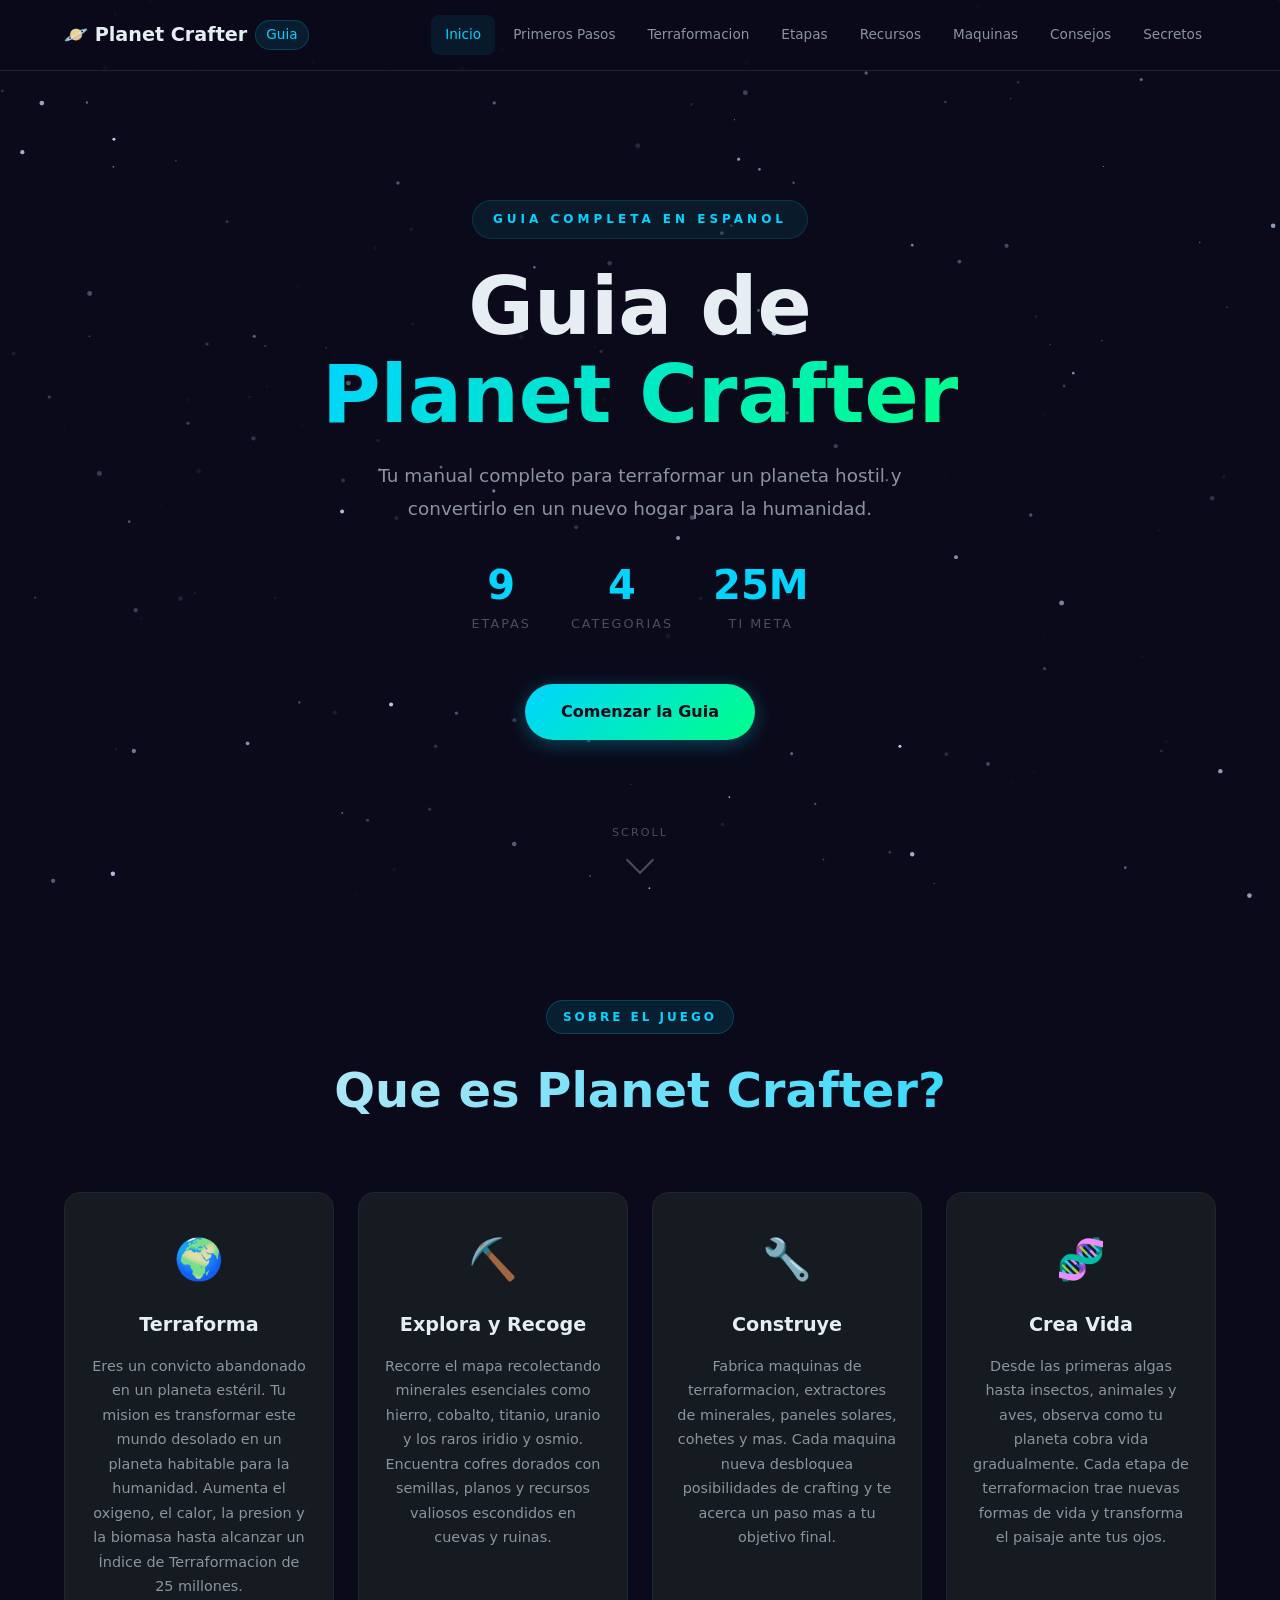
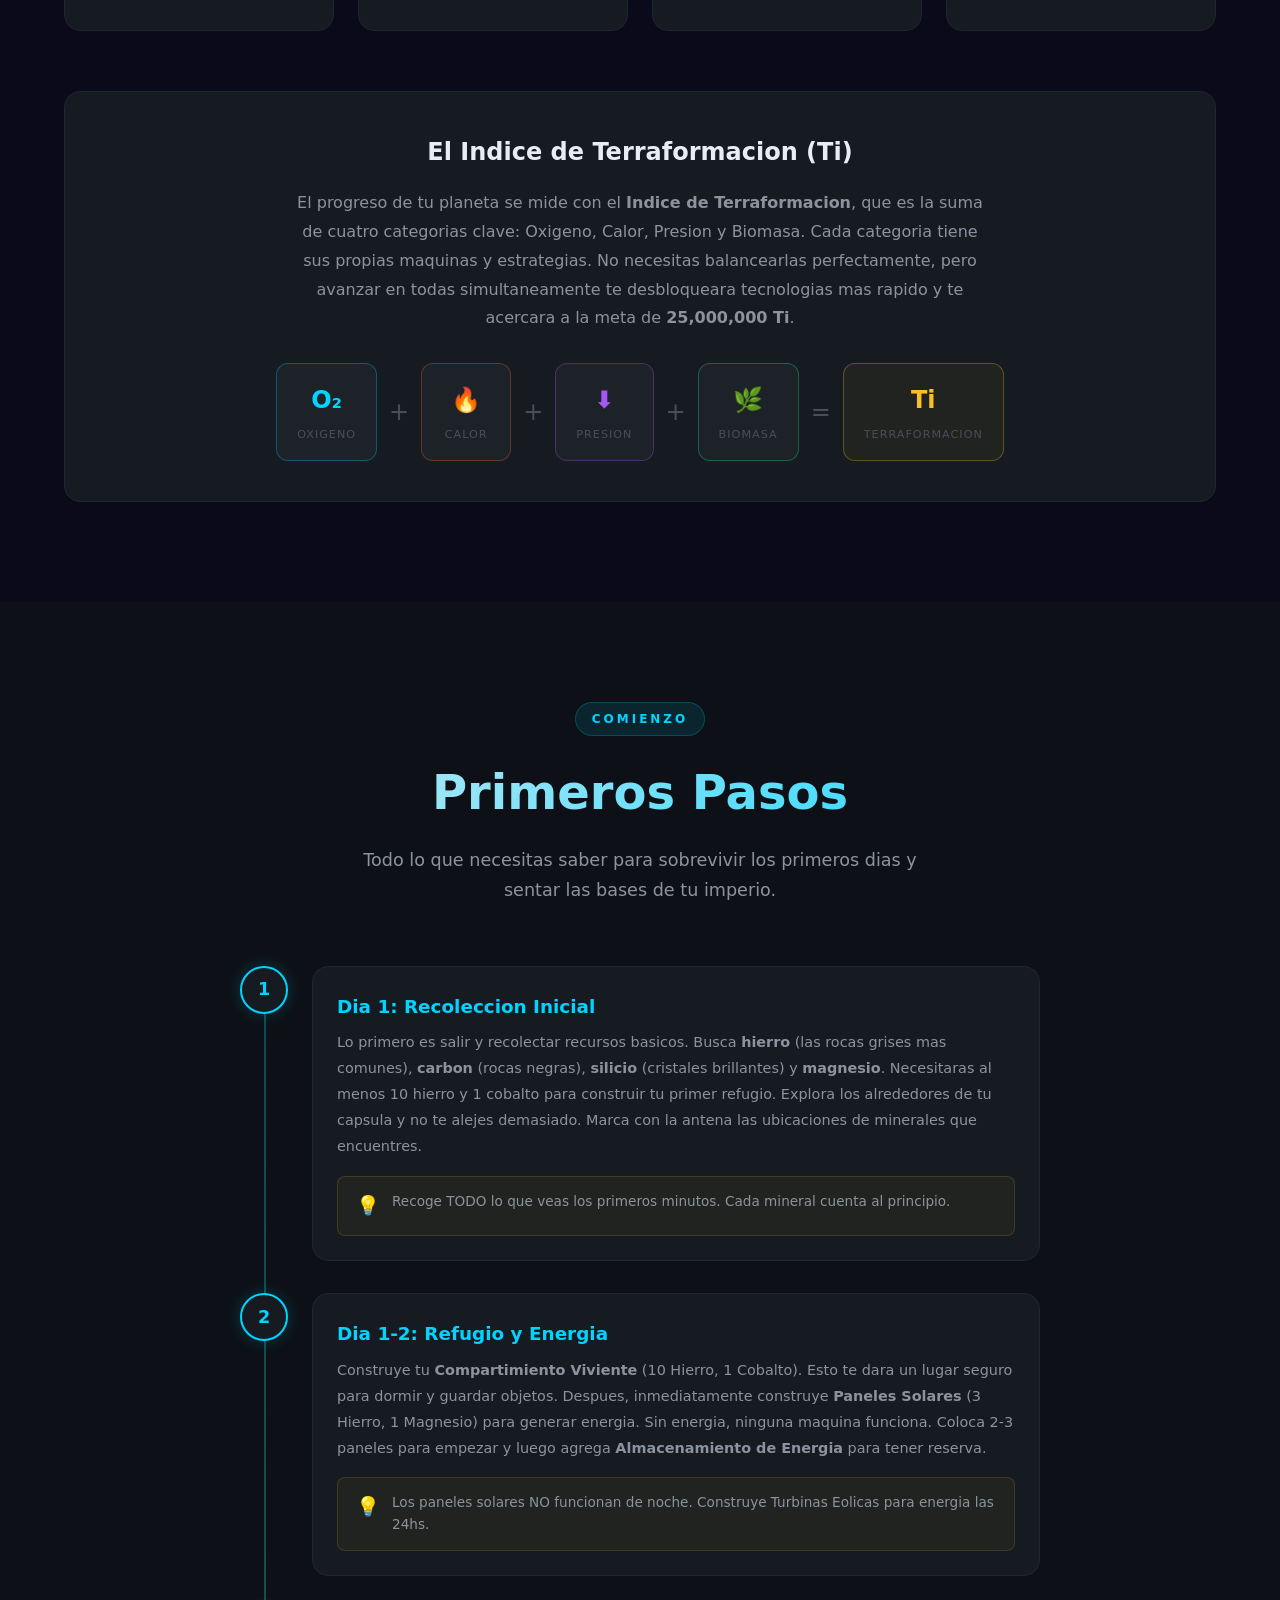
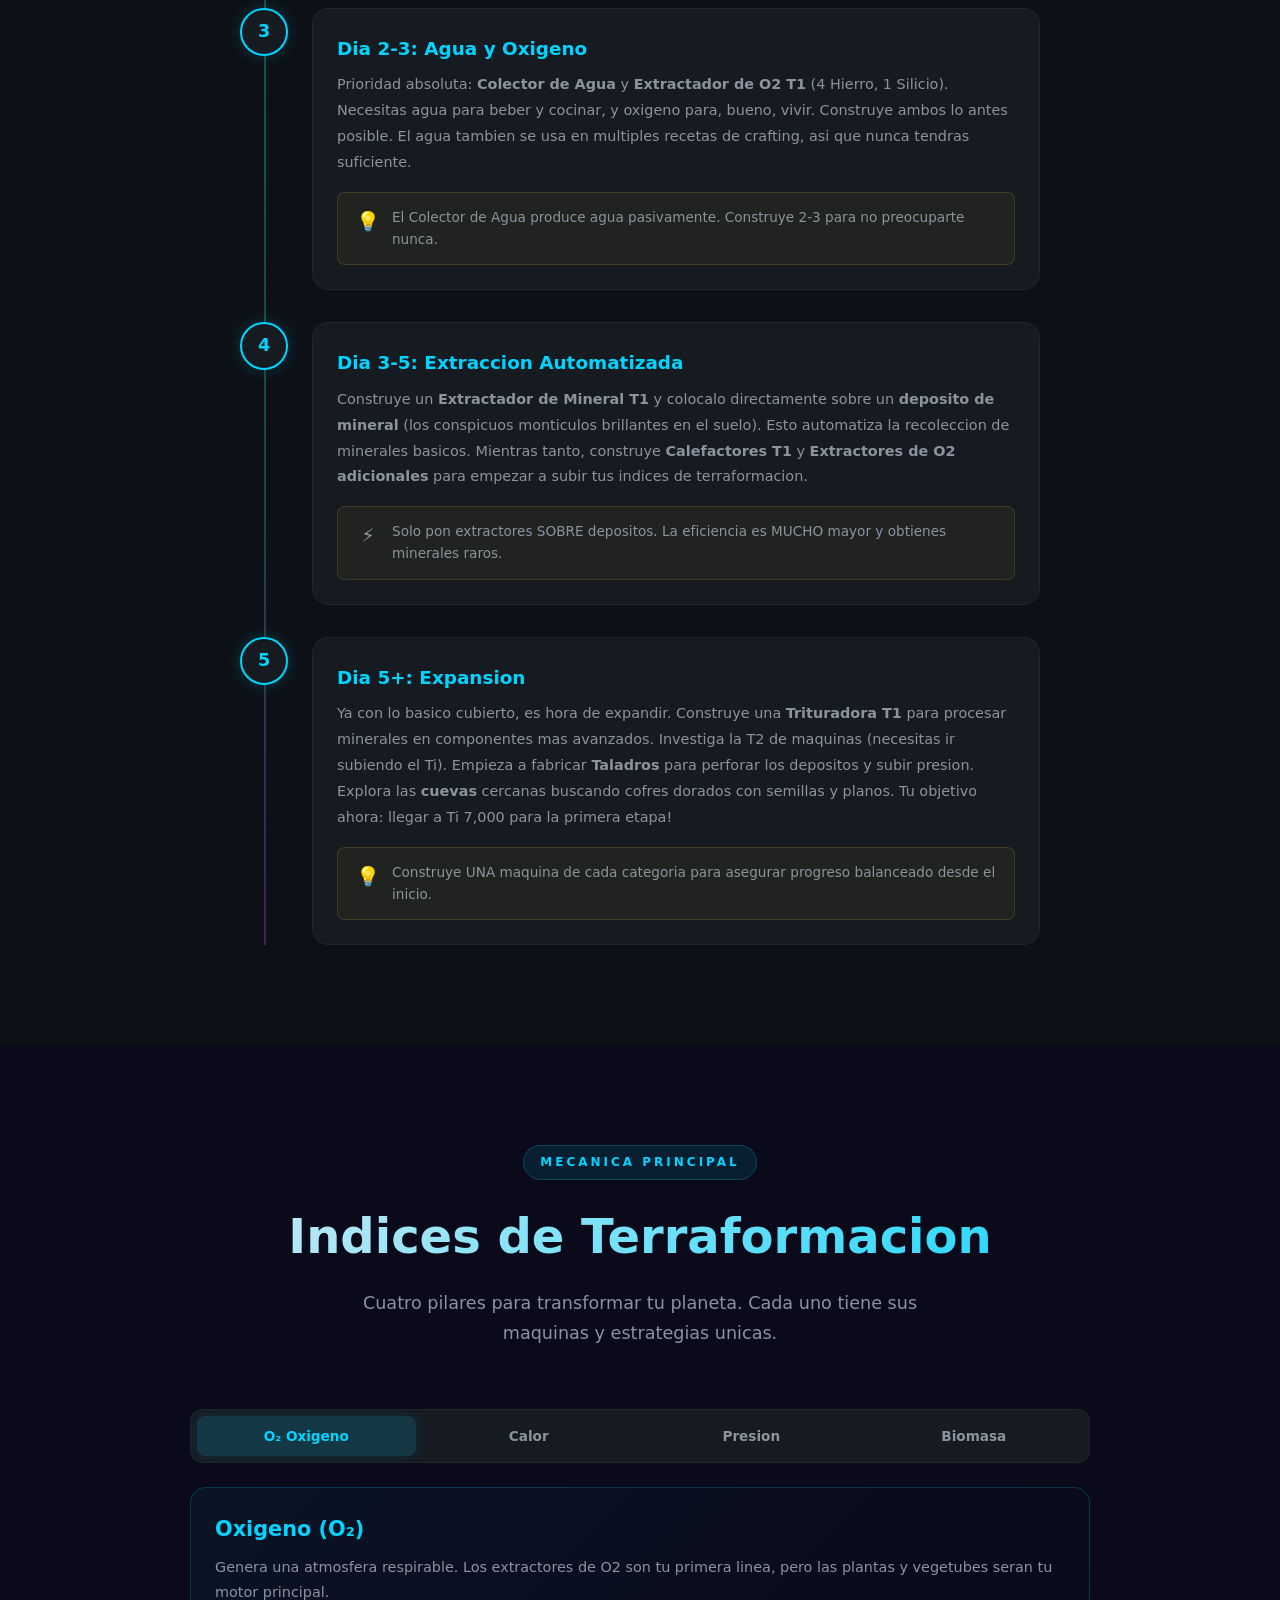
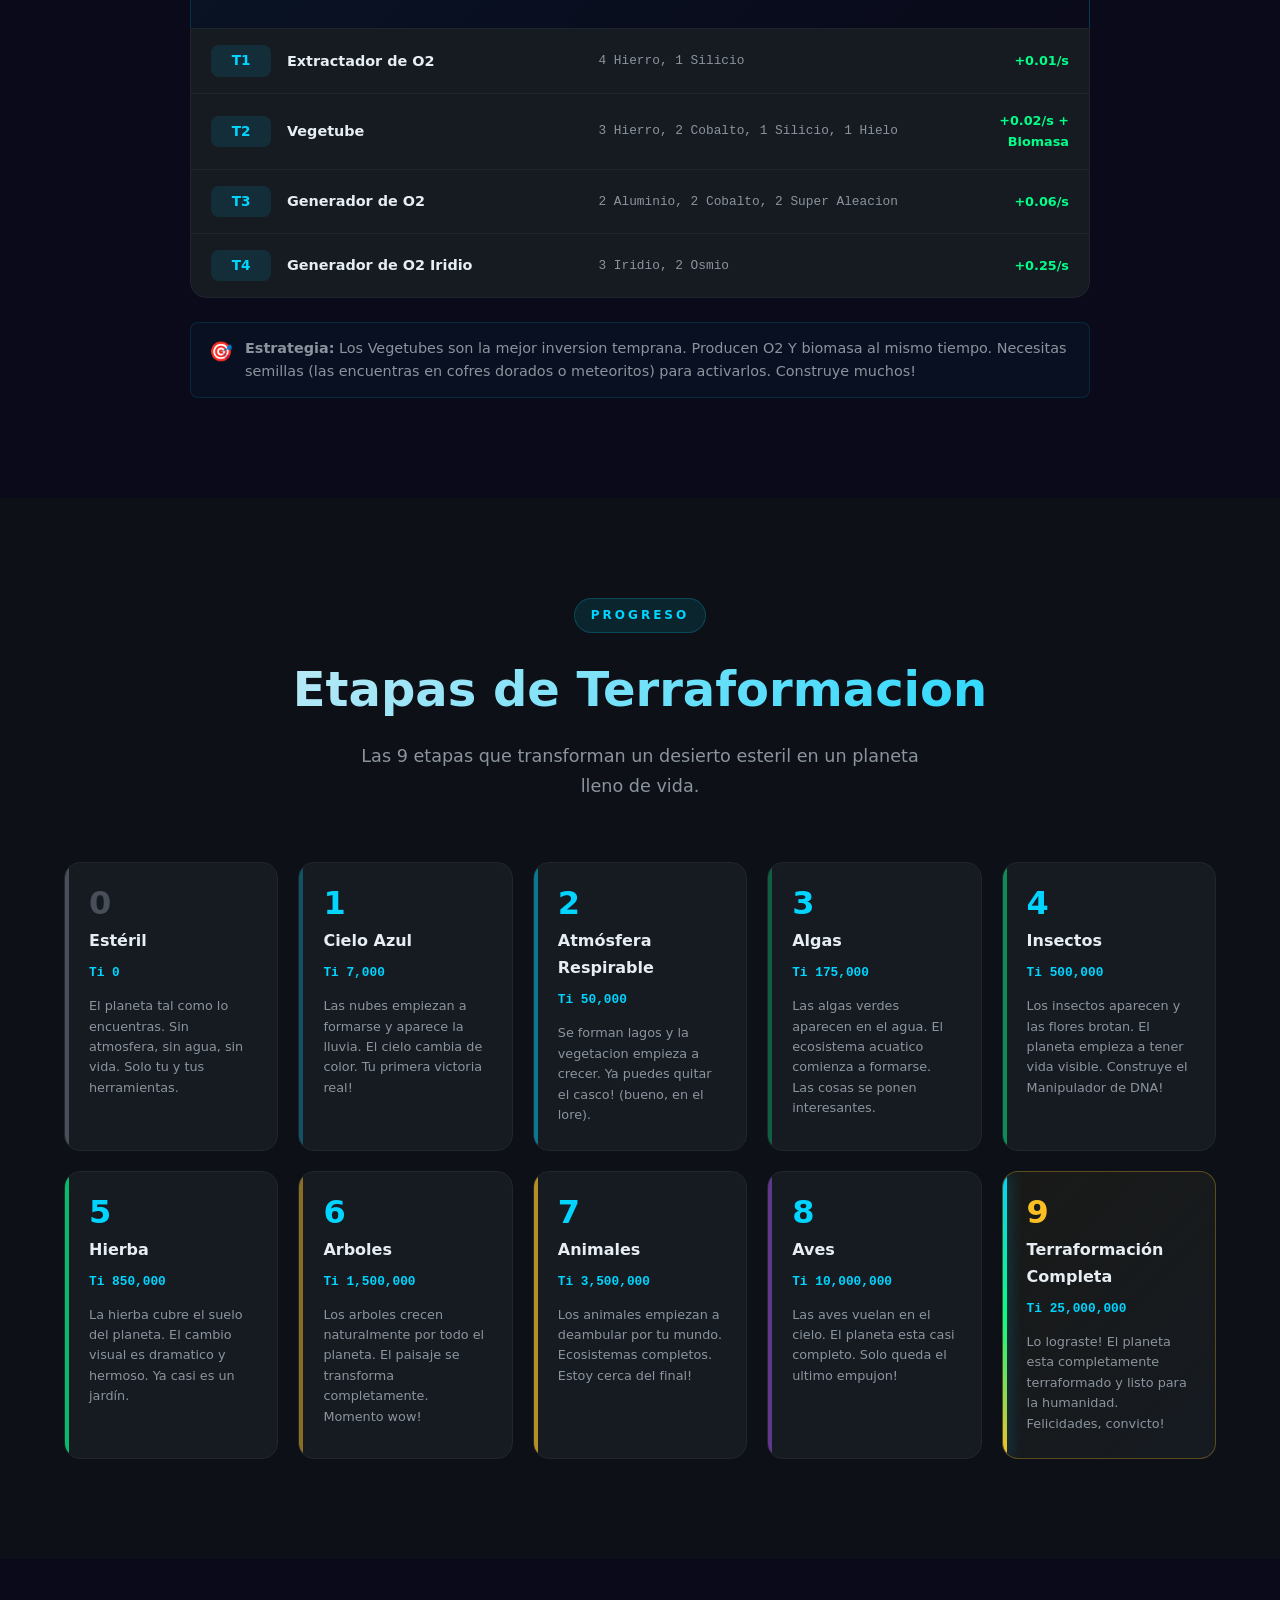
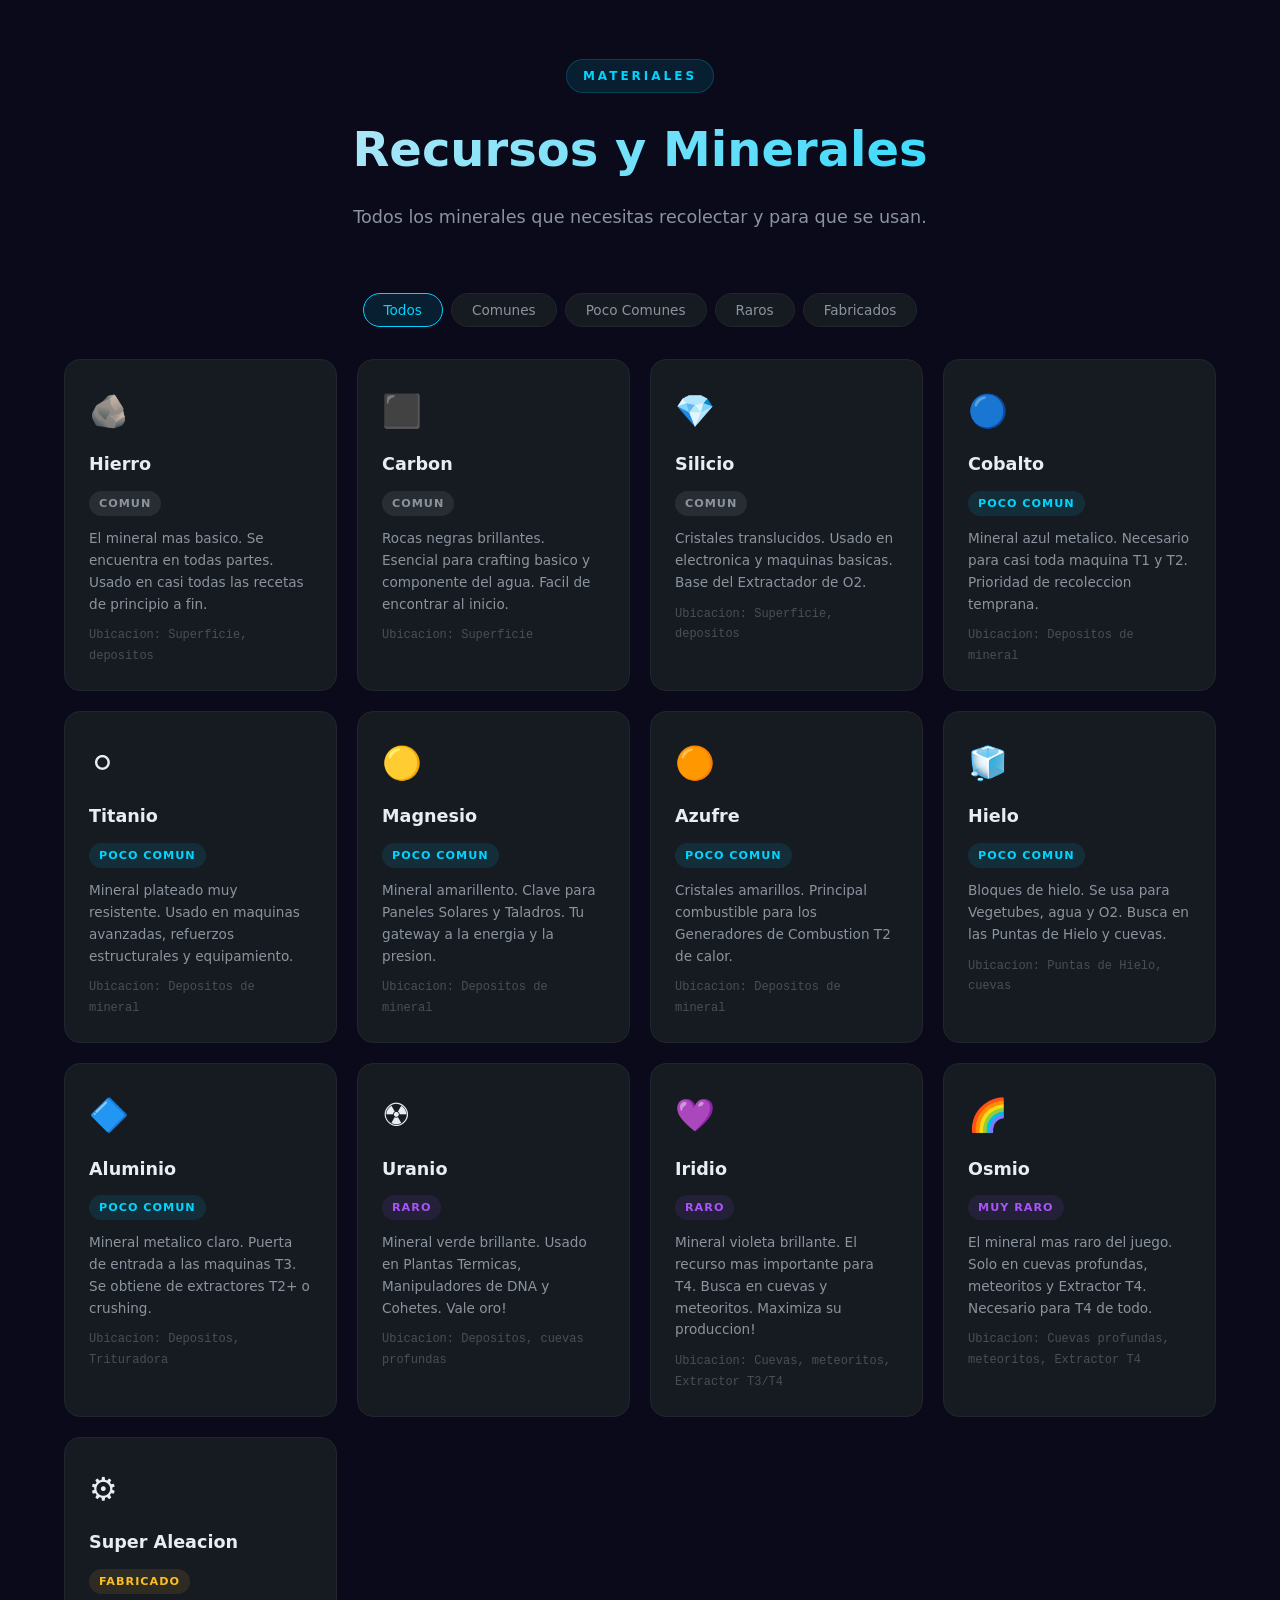
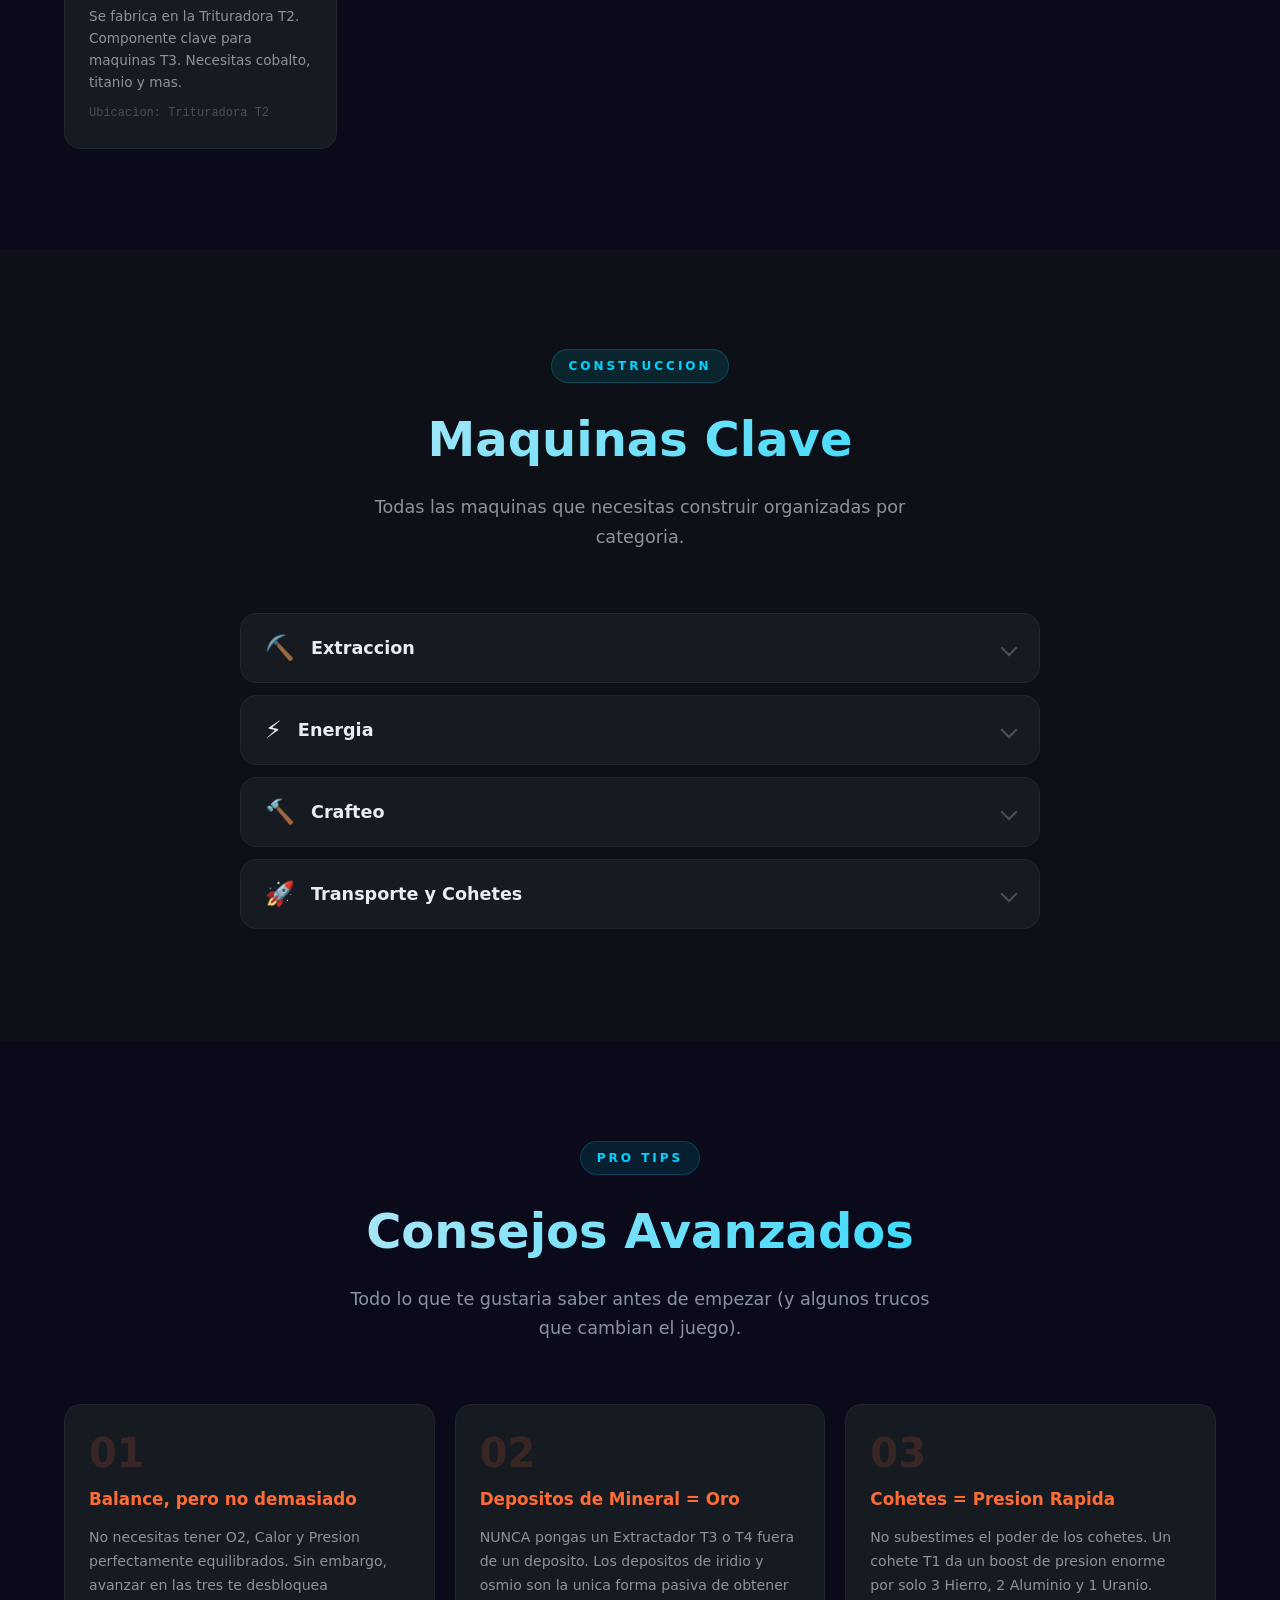
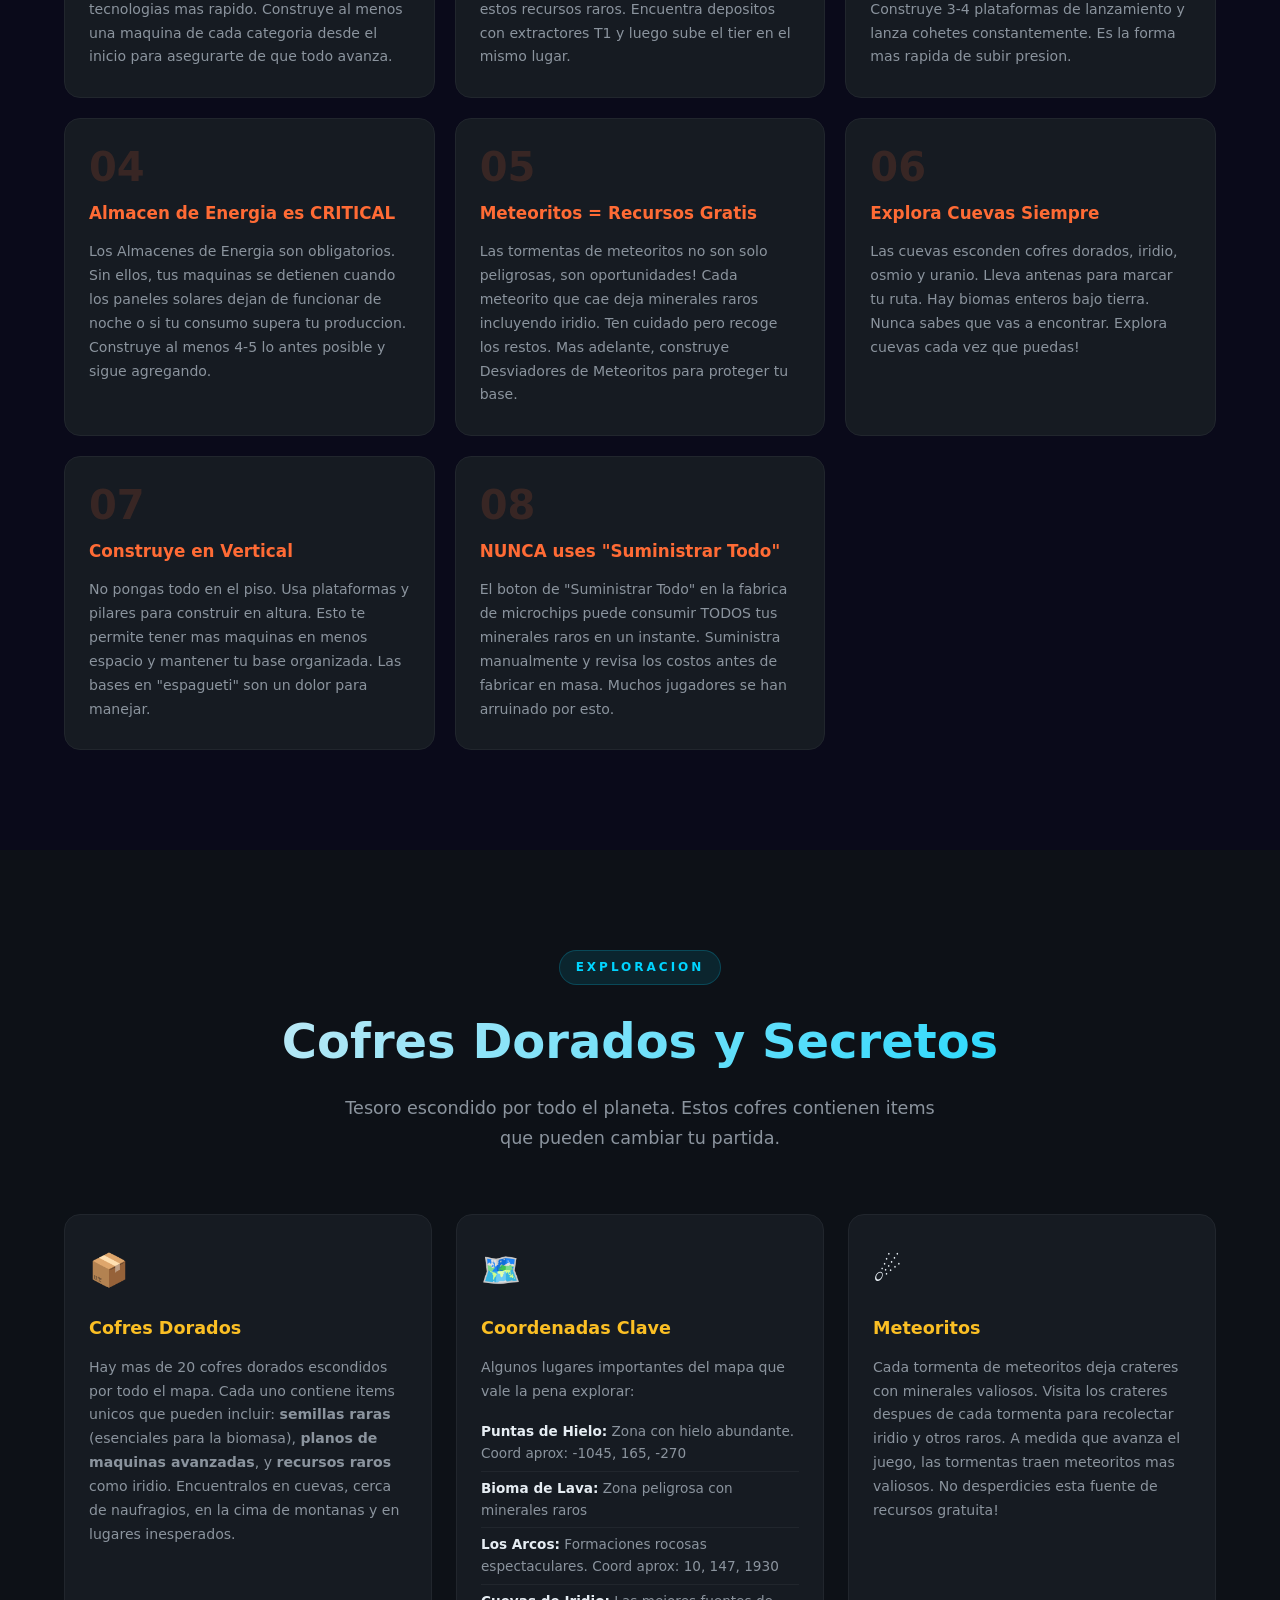
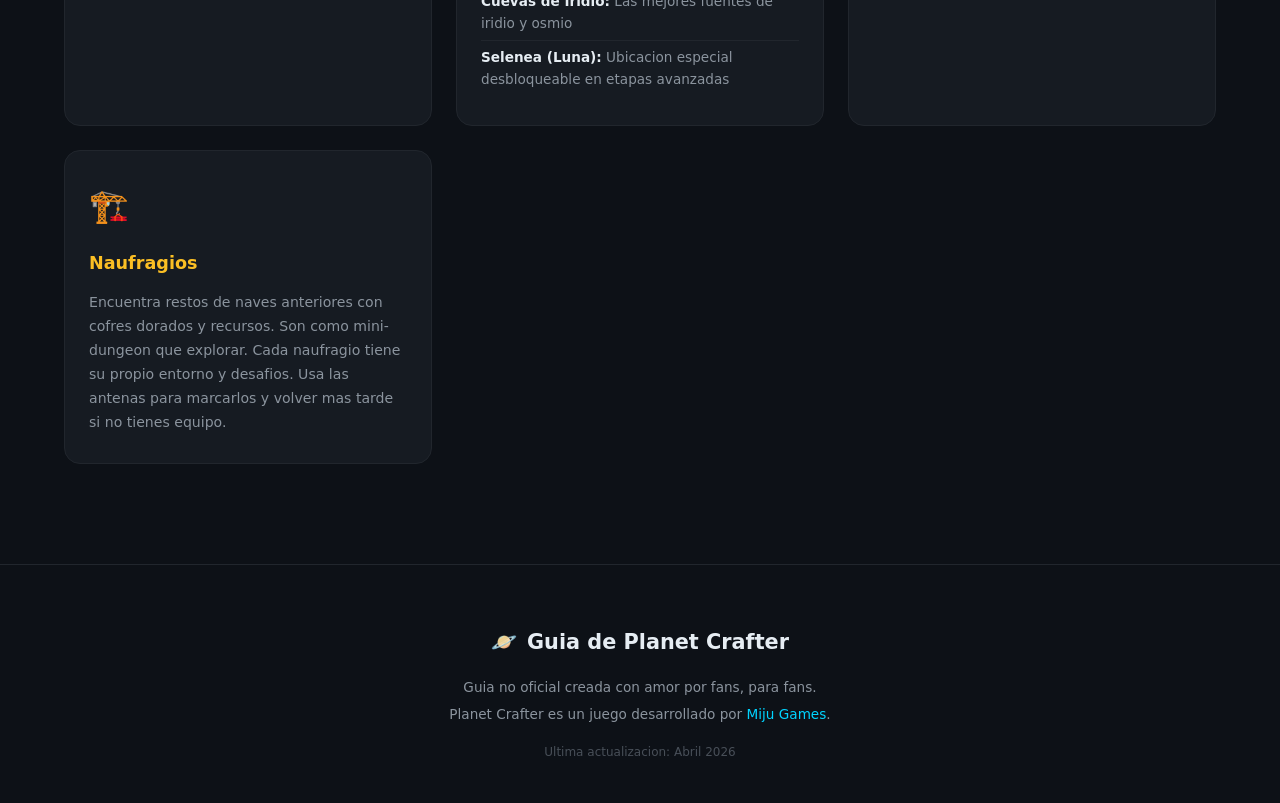
==== index.html @ cfb214a1 "feat: Guia completa de Planet Crafter - Sitio estatico HTML/CSS/JS - Tema oscuro espacial con acento" ====
<!DOCTYPE html>
<html lang="es">
<head>
    <meta charset="UTF-8">
    <meta name="viewport" content="width=device-width, initial-scale=1.0">
    <title>Guia de Planet Crafter | Terraforma tu nuevo mundo</title>
    <meta name="description" content="Guia completa en espanol para Planet Crafter. Aprende a terraformar un planeta hostil y convertirlo en un mundo habitable.">
    <link rel="stylesheet" href="style.css">
    <link rel="icon" href="data:image/svg+xml,<svg xmlns='http://www.w3.org/2000/svg' viewBox='0 0 100 100'><text y='.9em' font-size='90'>🪐</text></svg>">
</head>
<body>
    <!-- Canvas de estrellas -->
    <canvas id="starfield"></canvas>

    <!-- Navegacion -->
    <nav id="navbar">
        <div class="nav-container">
            <a href="#inicio" class="nav-logo">🪐 Planet Crafter <span class="logo-sub">Guia</span></a>
            <button class="nav-toggle" id="navToggle" aria-label="Menu">
                <span></span><span></span><span></span>
            </button>
            <ul class="nav-links" id="navLinks">
                <li><a href="#inicio">Inicio</a></li>
                <li><a href="#primeros-pasos">Primeros Pasos</a></li>
                <li><a href="#terraformacion">Terraformacion</a></li>
                <li><a href="#etapas">Etapas</a></li>
                <li><a href="#recursos">Recursos</a></li>
                <li><a href="#maquinas">Maquinas</a></li>
                <li><a href="#consejos">Consejos</a></li>
                <li><a href="#secretos">Secretos</a></li>
            </ul>
        </div>
    </nav>

    <!-- HERO -->
    <header id="inicio" class="hero">
        <div class="hero-content">
            <p class="hero-tag">GUIA COMPLETA EN ESPANOL</p>
            <h1 class="hero-title">
                <span class="title-line">Guia de</span>
                <span class="title-accent">Planet Crafter</span>
            </h1>
            <p class="hero-subtitle">Tu manual completo para terraformar un planeta hostil y convertirlo en un nuevo hogar para la humanidad.</p>
            <div class="hero-stats">
                <div class="stat">
                    <span class="stat-value">9</span>
                    <span class="stat-label">Etapas</span>
                </div>
                <div class="stat">
                    <span class="stat-value">4</span>
                    <span class="stat-label">Categorias</span>
                </div>
                <div class="stat">
                    <span class="stat-value">25M</span>
                    <span class="stat-label">Ti Meta</span>
                </div>
            </div>
            <a href="#primeros-pasos" class="hero-cta">Comenzar la Guia</a>
        </div>
        <div class="scroll-indicator">
            <span>Scroll</span>
            <div class="scroll-arrow"></div>
        </div>
    </header>

    <!-- INTRODUCCION -->
    <section id="introduccion" class="section">
        <div class="container">
            <div class="section-header fade-in">
                <span class="section-tag">SOBRE EL JUEGO</span>
                <h2>Que es Planet Crafter?</h2>
            </div>
            <div class="intro-grid fade-in">
                <div class="intro-card">
                    <div class="intro-icon">🌍</div>
                    <h3>Terraforma</h3>
                    <p>Eres un convicto abandonado en un planeta estéril. Tu mision es transformar este mundo desolado en un planeta habitable para la humanidad. Aumenta el oxigeno, el calor, la presion y la biomasa hasta alcanzar un Índice de Terraformacion de 25 millones.</p>
                </div>
                <div class="intro-card">
                    <div class="intro-icon">⛏️</div>
                    <h3>Explora y Recoge</h3>
                    <p>Recorre el mapa recolectando minerales esenciales como hierro, cobalto, titanio, uranio y los raros iridio y osmio. Encuentra cofres dorados con semillas, planos y recursos valiosos escondidos en cuevas y ruinas.</p>
                </div>
                <div class="intro-card">
                    <div class="intro-icon">🔧</div>
                    <h3>Construye</h3>
                    <p>Fabrica maquinas de terraformacion, extractores de minerales, paneles solares, cohetes y mas. Cada maquina nueva desbloquea posibilidades de crafting y te acerca un paso mas a tu objetivo final.</p>
                </div>
                <div class="intro-card">
                    <div class="intro-icon">🧬</div>
                    <h3>Crea Vida</h3>
                    <p>Desde las primeras algas hasta insectos, animales y aves, observa como tu planeta cobra vida gradualmente. Cada etapa de terraformacion trae nuevas formas de vida y transforma el paisaje ante tus ojos.</p>
                </div>
            </div>
            <div class="ti-explanation fade-in">
                <h3>El Indice de Terraformacion (Ti)</h3>
                <p>El progreso de tu planeta se mide con el <strong>Indice de Terraformacion</strong>, que es la suma de cuatro categorias clave: Oxigeno, Calor, Presion y Biomasa. Cada categoria tiene sus propias maquinas y estrategias. No necesitas balancearlas perfectamente, pero avanzar en todas simultaneamente te desbloqueara tecnologias mas rapido y te acercara a la meta de <strong>25,000,000 Ti</strong>.</p>
                <div class="ti-formula">
                    <div class="formula-item o2">
                        <span class="formula-icon">O₂</span>
                        <span class="formula-label">Oxigeno</span>
                    </div>
                    <span class="formula-plus">+</span>
                    <div class="formula-item heat">
                        <span class="formula-icon">🔥</span>
                        <span class="formula-label">Calor</span>
                    </div>
                    <span class="formula-plus">+</span>
                    <div class="formula-item pressure">
                        <span class="formula-icon">⬇️</span>
                        <span class="formula-label">Presion</span>
                    </div>
                    <span class="formula-plus">+</span>
                    <div class="formula-item biomass">
                        <span class="formula-icon">🌿</span>
                        <span class="formula-label">Biomasa</span>
                    </div>
                    <span class="formula-equals">=</span>
                    <div class="formula-item ti">
                        <span class="formula-icon">Ti</span>
                        <span class="formula-label">Terraformacion</span>
                    </div>
                </div>
            </div>
        </div>
    </section>

    <!-- PRIMEROS PASOS -->
    <section id="primeros-pasos" class="section section-alt">
        <div class="container">
            <div class="section-header fade-in">
                <span class="section-tag">COMIENZO</span>
                <h2>Primeros Pasos</h2>
                <p>Todo lo que necesitas saber para sobrevivir los primeros dias y sentar las bases de tu imperio.</p>
            </div>

            <div class="timeline fade-in">
                <div class="timeline-item">
                    <div class="timeline-marker">1</div>
                    <div class="timeline-content">
                        <h3>Dia 1: Recoleccion Inicial</h3>
                        <p>Lo primero es salir y recolectar recursos basicos. Busca <strong>hierro</strong> (las rocas grises mas comunes), <strong>carbon</strong> (rocas negras), <strong>silicio</strong> (cristales brillantes) y <strong>magnesio</strong>. Necesitaras al menos 10 hierro y 1 cobalto para construir tu primer refugio. Explora los alrededores de tu capsula y no te alejes demasiado. Marca con la antena las ubicaciones de minerales que encuentres.</p>
                        <div class="tip-box">
                            <span class="tip-icon">💡</span>
                            <span>Recoge TODO lo que veas los primeros minutos. Cada mineral cuenta al principio.</span>
                        </div>
                    </div>
                </div>
                <div class="timeline-item">
                    <div class="timeline-marker">2</div>
                    <div class="timeline-content">
                        <h3>Dia 1-2: Refugio y Energia</h3>
                        <p>Construye tu <strong>Compartimiento Viviente</strong> (10 Hierro, 1 Cobalto). Esto te dara un lugar seguro para dormir y guardar objetos. Despues, inmediatamente construye <strong>Paneles Solares</strong> (3 Hierro, 1 Magnesio) para generar energia. Sin energia, ninguna maquina funciona. Coloca 2-3 paneles para empezar y luego agrega <strong>Almacenamiento de Energia</strong> para tener reserva.</p>
                        <div class="tip-box">
                            <span class="tip-icon">💡</span>
                            <span>Los paneles solares NO funcionan de noche. Construye Turbinas Eolicas para energia las 24hs.</span>
                        </div>
                    </div>
                </div>
                <div class="timeline-item">
                    <div class="timeline-marker">3</div>
                    <div class="timeline-content">
                        <h3>Dia 2-3: Agua y Oxigeno</h3>
                        <p>Prioridad absoluta: <strong>Colector de Agua</strong> y <strong>Extractador de O2 T1</strong> (4 Hierro, 1 Silicio). Necesitas agua para beber y cocinar, y oxigeno para, bueno, vivir. Construye ambos lo antes posible. El agua tambien se usa en multiples recetas de crafting, asi que nunca tendras suficiente.</p>
                        <div class="tip-box">
                            <span class="tip-icon">💡</span>
                            <span>El Colector de Agua produce agua pasivamente. Construye 2-3 para no preocuparte nunca.</span>
                        </div>
                    </div>
                </div>
                <div class="timeline-item">
                    <div class="timeline-marker">4</div>
                    <div class="timeline-content">
                        <h3>Dia 3-5: Extraccion Automatizada</h3>
                        <p>Construye un <strong>Extractador de Mineral T1</strong> y colocalo directamente sobre un <strong>deposito de mineral</strong> (los conspicuos monticulos brillantes en el suelo). Esto automatiza la recoleccion de minerales basicos. Mientras tanto, construye <strong>Calefactores T1</strong> y <strong>Extractores de O2 adicionales</strong> para empezar a subir tus indices de terraformacion.</p>
                        <div class="tip-box">
                            <span class="tip-icon">⚡</span>
                            <span>Solo pon extractores SOBRE depositos. La eficiencia es MUCHO mayor y obtienes minerales raros.</span>
                        </div>
                    </div>
                </div>
                <div class="timeline-item">
                    <div class="timeline-marker">5</div>
                    <div class="timeline-content">
                        <h3>Dia 5+: Expansion</h3>
                        <p>Ya con lo basico cubierto, es hora de expandir. Construye una <strong>Trituradora T1</strong> para procesar minerales en componentes mas avanzados. Investiga la T2 de maquinas (necesitas ir subiendo el Ti). Empieza a fabricar <strong>Taladros</strong> para perforar los depositos y subir presion. Explora las <strong>cuevas</strong> cercanas buscando cofres dorados con semillas y planos. Tu objetivo ahora: llegar a Ti 7,000 para la primera etapa!</p>
                        <div class="tip-box">
                            <span class="tip-icon">💡</span>
                            <span>Construye UNA maquina de cada categoria para asegurar progreso balanceado desde el inicio.</span>
                        </div>
                    </div>
                </div>
            </div>
        </div>
    </section>

    <!-- TERRAFORMACION -->
    <section id="terraformacion" class="section">
        <div class="container">
            <div class="section-header fade-in">
                <span class="section-tag">MECANICA PRINCIPAL</span>
                <h2>Indices de Terraformacion</h2>
                <p>Cuatro pilares para transformar tu planeta. Cada uno tiene sus maquinas y estrategias unicas.</p>
            </div>

            <div class="terra-tabs fade-in">
                <div class="tab-buttons">
                    <button class="tab-btn active" data-tab="o2">O₂ Oxigeno</button>
                    <button class="tab-btn" data-tab="heat">Calor</button>
                    <button class="tab-btn" data-tab="pressure">Presion</button>
                    <button class="tab-btn" data-tab="biomass">Biomasa</button>
                </div>

                <!-- OXIGENO -->
                <div class="tab-content active" id="tab-o2">
                    <div class="tab-header o2-header">
                        <h3>Oxigeno (O₂)</h3>
                        <p>Genera una atmosfera respirable. Los extractores de O2 son tu primera linea, pero las plantas y vegetubes seran tu motor principal.</p>
                    </div>
                    <div class="machine-table">
                        <div class="machine-row">
                            <div class="machine-tier">T1</div>
                            <div class="machine-name">Extractador de O2</div>
                            <div class="machine-cost">4 Hierro, 1 Silicio</div>
                            <div class="machine-rate">+0.01/s</div>
                        </div>
                        <div class="machine-row">
                            <div class="machine-tier">T2</div>
                            <div class="machine-name">Vegetube</div>
                            <div class="machine-cost">3 Hierro, 2 Cobalto, 1 Silicio, 1 Hielo</div>
                            <div class="machine-rate">+0.02/s + Biomasa</div>
                        </div>
                        <div class="machine-row">
                            <div class="machine-tier">T3</div>
                            <div class="machine-name">Generador de O2</div>
                            <div class="machine-cost">2 Aluminio, 2 Cobalto, 2 Super Aleacion</div>
                            <div class="machine-rate">+0.06/s</div>
                        </div>
                        <div class="machine-row">
                            <div class="machine-tier">T4</div>
                            <div class="machine-name">Generador de O2 Iridio</div>
                            <div class="machine-cost">3 Iridio, 2 Osmio</div>
                            <div class="machine-rate">+0.25/s</div>
                        </div>
                    </div>
                    <div class="tip-box strategy-tip">
                        <span class="tip-icon">🎯</span>
                        <span><strong>Estrategia:</strong> Los Vegetubes son la mejor inversion temprana. Producen O2 Y biomasa al mismo tiempo. Necesitas semillas (las encuentras en cofres dorados o meteoritos) para activarlos. Construye muchos!</span>
                    </div>
                </div>

                <!-- CALOR -->
                <div class="tab-content" id="tab-heat">
                    <div class="tab-header heat-header">
                        <h3>Calor</h3>
                        <p>Calienta el planeta para que la vida pueda existir. Empieza con calefactores simples y avanza hasta reactores de fusion.</p>
                    </div>
                    <div class="machine-table">
                        <div class="machine-row">
                            <div class="machine-tier">T1</div>
                            <div class="machine-name">Calefactor</div>
                            <div class="machine-cost">3 Hierro, 1 Cobalto</div>
                            <div class="machine-rate">+0.01/s</div>
                        </div>
                        <div class="machine-row">
                            <div class="machine-tier">T2</div>
                            <div class="machine-name">Generador de Combustion</div>
                            <div class="machine-cost">2 Hierro, 2 Cobalto, 2 Azufre</div>
                            <div class="machine-rate">+0.03/s</div>
                        </div>
                        <div class="machine-row">
                            <div class="machine-tier">T3</div>
                            <div class="machine-name">Planta Termica</div>
                            <div class="machine-cost">3 Aluminio, 2 Cobalto, 1 Uranio</div>
                            <div class="machine-rate">+0.08/s</div>
                        </div>
                        <div class="machine-row">
                            <div class="machine-tier">T4</div>
                            <div class="machine-name">Reactor de Fusion</div>
                            <div class="machine-cost">3 Iridio, 2 Osmio</div>
                            <div class="machine-rate">+0.25/s Calor + Presion</div>
                        </div>
                    </div>
                    <div class="tip-box strategy-tip">
                        <span class="tip-icon">🎯</span>
                        <span><strong>Estrategia:</strong> El calor es facil de subir al inicio. Los calefactores T1 son baratos y efectivos. Avanza rapidamente a T2 con Generadores de Combustion para acelerar. El Reactor de Fusion T4 tambien genera presion, es brutal!</span>
                    </div>
                </div>

                <!-- PRESION -->
                <div class="tab-content" id="tab-pressure">
                    <div class="tab-header pressure-header">
                        <h3>Presion</h3>
                        <p>Aumenta la presion atmosferica para retener gases y crear condiciones favorables. Los cohetes son tu mejor arma.</p>
                    </div>
                    <div class="machine-table">
                        <div class="machine-row">
                            <div class="machine-tier">T1</div>
                            <div class="machine-name">Taladro T1</div>
                            <div class="machine-cost">2 Hierro, 1 Cobalto</div>
                            <div class="machine-rate">Presion por deposito</div>
                        </div>
                        <div class="machine-row">
                            <div class="machine-tier">T2</div>
                            <div class="machine-name">Cohete T1</div>
                            <div class="machine-cost">3 Hierro, 2 Aluminio, 1 Uranio</div>
                            <div class="machine-rate">Boost de presion (uno por cohete)</div>
                        </div>
                        <div class="machine-row">
                            <div class="machine-tier">T3</div>
                            <div class="machine-name">Cohete T2</div>
                            <div class="machine-cost">3 Aluminio, 2 Super Aleacion, 2 Uranio</div>
                            <div class="machine-rate">Mayor boost de presion</div>
                        </div>
                        <div class="machine-row">
                            <div class="machine-tier">T4</div>
                            <div class="machine-name">Reactor de Fusion</div>
                            <div class="machine-cost">3 Iridio, 2 Osmio</div>
                            <div class="machine-rate">+0.25/s Calor + Presion</div>
                        </div>
                    </div>
                    <div class="tip-box strategy-tip">
                        <span class="tip-icon">🎯</span>
                        <span><strong>Estrategia:</strong> Lanza cohetes lo antes posible! Cada lanzamiento da un boost enorme de presion. Los cohetes T1 son baratos (3 Hierro, 2 Aluminio, 1 Uranio). Construye una Plataforma de Lanzamiento y envia cohetes constantemente. Los taladros en depositos tambien suman presion.</span>
                    </div>
                </div>

                <!-- BIOMASA -->
                <div class="tab-content" id="tab-biomass">
                    <div class="tab-header biomass-header">
                        <h3>Biomasa</h3>
                        <p>Crea vida en tu planeta. Empieza con semillas y plantas, evoluciona hasta insectos, animales y aves.</p>
                    </div>
                    <div class="machine-table">
                        <div class="machine-row">
                            <div class="machine-tier">T1</div>
                            <div class="machine-name">Bandeja de Cultivo</div>
                            <div class="machine-cost">2 Hierro, 1 Cobalto</div>
                            <div class="machine-rate">Plantar semillas</div>
                        </div>
                        <div class="machine-row">
                            <div class="machine-tier">T2</div>
                            <div class="machine-name">Manipulador de DNA</div>
                            <div class="machine-cost">2 Aluminio, 2 Cobalto, 1 Uranio</div>
                            <div class="machine-rate">Crear insectos</div>
                        </div>
                        <div class="machine-row">
                            <div class="machine-tier">T3</div>
                            <div class="machine-name">Generador de Algas</div>
                            <div class="machine-cost">3 Aluminio, 1 Osmio</div>
                            <div class="machine-rate">+Biomasa pasiva</div>
                        </div>
                        <div class="machine-row">
                            <div class="machine-tier">T4</div>
                            <div class="machine-name">Biorreactor</div>
                            <div class="machine-cost">3 Iridio, 2 Osmio</div>
                            <div class="machine-rate">+Biomasa masiva</div>
                        </div>
                    </div>
                    <div class="tip-box strategy-tip">
                        <span class="tip-icon">🎯</span>
                        <span><strong>Estrategia:</strong> La biomasa es la categoria mas lenta al inicio. Necesitas encontrar semillas en cofres dorados o meteoritos. Una vez tengas semillas, los Vegetubes producen O2 y biomasa al mismo tiempo. Los Vegetubes son la clave! No te frustres si la biomasa avanza lento, despues de la etapa "Algas" se acelera mucho.</span>
                    </div>
                </div>
            </div>
        </div>
    </section>

    <!-- ETAPAS -->
    <section id="etapas" class="section section-alt">
        <div class="container">
            <div class="section-header fade-in">
                <span class="section-tag">PROGRESO</span>
                <h2>Etapas de Terraformacion</h2>
                <p>Las 9 etapas que transforman un desierto esteril en un planeta lleno de vida.</p>
            </div>

            <div class="stages-track fade-in">
                <div class="stage-card stage-0">
                    <div class="stage-number">0</div>
                    <h4>Estéril</h4>
                    <div class="stage-ti">Ti 0</div>
                    <p>El planeta tal como lo encuentras. Sin atmosfera, sin agua, sin vida. Solo tu y tus herramientas.</p>
                </div>
                <div class="stage-card stage-1">
                    <div class="stage-number">1</div>
                    <h4>Cielo Azul</h4>
                    <div class="stage-ti">Ti 7,000</div>
                    <p>Las nubes empiezan a formarse y aparece la lluvia. El cielo cambia de color. Tu primera victoria real!</p>
                </div>
                <div class="stage-card stage-2">
                    <div class="stage-number">2</div>
                    <h4>Atmósfera Respirable</h4>
                    <div class="stage-ti">Ti 50,000</div>
                    <p>Se forman lagos y la vegetacion empieza a crecer. Ya puedes quitar el casco! (bueno, en el lore).</p>
                </div>
                <div class="stage-card stage-3">
                    <div class="stage-number">3</div>
                    <h4>Algas</h4>
                    <div class="stage-ti">Ti 175,000</div>
                    <p>Las algas verdes aparecen en el agua. El ecosistema acuatico comienza a formarse. Las cosas se ponen interesantes.</p>
                </div>
                <div class="stage-card stage-4">
                    <div class="stage-number">4</div>
                    <h4>Insectos</h4>
                    <div class="stage-ti">Ti 500,000</div>
                    <p>Los insectos aparecen y las flores brotan. El planeta empieza a tener vida visible. Construye el Manipulador de DNA!</p>
                </div>
                <div class="stage-card stage-5">
                    <div class="stage-number">5</div>
                    <h4>Hierba</h4>
                    <div class="stage-ti">Ti 850,000</div>
                    <p>La hierba cubre el suelo del planeta. El cambio visual es dramatico y hermoso. Ya casi es un jardín.</p>
                </div>
                <div class="stage-card stage-6">
                    <div class="stage-number">6</div>
                    <h4>Arboles</h4>
                    <div class="stage-ti">Ti 1,500,000</div>
                    <p>Los arboles crecen naturalmente por todo el planeta. El paisaje se transforma completamente. Momento wow!</p>
                </div>
                <div class="stage-card stage-7">
                    <div class="stage-number">7</div>
                    <h4>Animales</h4>
                    <div class="stage-ti">Ti 3,500,000</div>
                    <p>Los animales empiezan a deambular por tu mundo. Ecosistemas completos. Estoy cerca del final!</p>
                </div>
                <div class="stage-card stage-8">
                    <div class="stage-number">8</div>
                    <h4>Aves</h4>
                    <div class="stage-ti">Ti 10,000,000</div>
                    <p>Las aves vuelan en el cielo. El planeta esta casi completo. Solo queda el ultimo empujon!</p>
                </div>
                <div class="stage-card stage-final">
                    <div class="stage-number">9</div>
                    <h4>Terraformación Completa</h4>
                    <div class="stage-ti">Ti 25,000,000</div>
                    <p>Lo lograste! El planeta esta completamente terraformado y listo para la humanidad. Felicidades, convicto!</p>
                </div>
            </div>
        </div>
    </section>

    <!-- RECURSOS -->
    <section id="recursos" class="section">
        <div class="container">
            <div class="section-header fade-in">
                <span class="section-tag">MATERIALES</span>
                <h2>Recursos y Minerales</h2>
                <p>Todos los minerales que necesitas recolectar y para que se usan.</p>
            </div>

            <div class="resources-filter fade-in">
                <button class="filter-btn active" data-filter="all">Todos</button>
                <button class="filter-btn" data-filter="common">Comunes</button>
                <button class="filter-btn" data-filter="uncommon">Poco Comunes</button>
                <button class="filter-btn" data-filter="rare">Raros</button>
                <button class="filter-btn" data-filter="crafted">Fabricados</button>
            </div>

            <div class="resources-grid fade-in">
                <div class="resource-card common" data-rarity="common">
                    <div class="resource-icon">🪨</div>
                    <h4>Hierro</h4>
                    <span class="rarity-badge common-badge">Comun</span>
                    <p>El mineral mas basico. Se encuentra en todas partes. Usado en casi todas las recetas de principio a fin.</p>
                    <div class="resource-locations">Ubicacion: Superficie, depositos</div>
                </div>
                <div class="resource-card common" data-rarity="common">
                    <div class="resource-icon">⬛</div>
                    <h4>Carbon</h4>
                    <span class="rarity-badge common-badge">Comun</span>
                    <p>Rocas negras brillantes. Esencial para crafting basico y componente del agua. Facil de encontrar al inicio.</p>
                    <div class="resource-locations">Ubicacion: Superficie</div>
                </div>
                <div class="resource-card common" data-rarity="common">
                    <div class="resource-icon">💎</div>
                    <h4>Silicio</h4>
                    <span class="rarity-badge common-badge">Comun</span>
                    <p>Cristales translucidos. Usado en electronica y maquinas basicas. Base del Extractador de O2.</p>
                    <div class="resource-locations">Ubicacion: Superficie, depositos</div>
                </div>
                <div class="resource-card uncommon" data-rarity="uncommon">
                    <div class="resource-icon">🔵</div>
                    <h4>Cobalto</h4>
                    <span class="rarity-badge uncommon-badge">Poco Comun</span>
                    <p>Mineral azul metalico. Necesario para casi toda maquina T1 y T2. Prioridad de recoleccion temprana.</p>
                    <div class="resource-locations">Ubicacion: Depositos de mineral</div>
                </div>
                <div class="resource-card uncommon" data-rarity="uncommon">
                    <div class="resource-icon">⚪</div>
                    <h4>Titanio</h4>
                    <span class="rarity-badge uncommon-badge">Poco Comun</span>
                    <p>Mineral plateado muy resistente. Usado en maquinas avanzadas, refuerzos estructurales y equipamiento.</p>
                    <div class="resource-locations">Ubicacion: Depositos de mineral</div>
                </div>
                <div class="resource-card uncommon" data-rarity="uncommon">
                    <div class="resource-icon">🟡</div>
                    <h4>Magnesio</h4>
                    <span class="rarity-badge uncommon-badge">Poco Comun</span>
                    <p>Mineral amarillento. Clave para Paneles Solares y Taladros. Tu gateway a la energia y la presion.</p>
                    <div class="resource-locations">Ubicacion: Depositos de mineral</div>
                </div>
                <div class="resource-card uncommon" data-rarity="uncommon">
                    <div class="resource-icon">🟠</div>
                    <h4>Azufre</h4>
                    <span class="rarity-badge uncommon-badge">Poco Comun</span>
                    <p>Cristales amarillos. Principal combustible para los Generadores de Combustion T2 de calor.</p>
                    <div class="resource-locations">Ubicacion: Depositos de mineral</div>
                </div>
                <div class="resource-card uncommon" data-rarity="uncommon">
                    <div class="resource-icon">🧊</div>
                    <h4>Hielo</h4>
                    <span class="rarity-badge uncommon-badge">Poco Comun</span>
                    <p>Bloques de hielo. Se usa para Vegetubes, agua y O2. Busca en las Puntas de Hielo y cuevas.</p>
                    <div class="resource-locations">Ubicacion: Puntas de Hielo, cuevas</div>
                </div>
                <div class="resource-card uncommon" data-rarity="uncommon">
                    <div class="resource-icon">🔷</div>
                    <h4>Aluminio</h4>
                    <span class="rarity-badge uncommon-badge">Poco Comun</span>
                    <p>Mineral metalico claro. Puerta de entrada a las maquinas T3. Se obtiene de extractores T2+ o crushing.</p>
                    <div class="resource-locations">Ubicacion: Depositos, Trituradora</div>
                </div>
                <div class="resource-card rare" data-rarity="rare">
                    <div class="resource-icon">☢️</div>
                    <h4>Uranio</h4>
                    <span class="rarity-badge rare-badge">Raro</span>
                    <p>Mineral verde brillante. Usado en Plantas Termicas, Manipuladores de DNA y Cohetes. Vale oro!</p>
                    <div class="resource-locations">Ubicacion: Depositos, cuevas profundas</div>
                </div>
                <div class="resource-card rare" data-rarity="rare">
                    <div class="resource-icon">💜</div>
                    <h4>Iridio</h4>
                    <span class="rarity-badge rare-badge">Raro</span>
                    <p>Mineral violeta brillante. El recurso mas importante para T4. Busca en cuevas y meteoritos. Maximiza su produccion!</p>
                    <div class="resource-locations">Ubicacion: Cuevas, meteoritos, Extractor T3/T4</div>
                </div>
                <div class="resource-card rare" data-rarity="rare">
                    <div class="resource-icon">🌈</div>
                    <h4>Osmio</h4>
                    <span class="rarity-badge rare-badge">Muy Raro</span>
                    <p>El mineral mas raro del juego. Solo en cuevas profundas, meteoritos y Extractor T4. Necesario para T4 de todo.</p>
                    <div class="resource-locations">Ubicacion: Cuevas profundas, meteoritos, Extractor T4</div>
                </div>
                <div class="resource-card crafted" data-rarity="crafted">
                    <div class="resource-icon">⚙️</div>
                    <h4>Super Aleacion</h4>
                    <span class="rarity-badge crafted-badge">Fabricado</span>
                    <p>Se fabrica en la Trituradora T2. Componente clave para maquinas T3. Necesitas cobalto, titanio y mas.</p>
                    <div class="resource-locations">Ubicacion: Trituradora T2</div>
                </div>
            </div>
        </div>
    </section>

    <!-- MAQUINAS -->
    <section id="maquinas" class="section section-alt">
        <div class="container">
            <div class="section-header fade-in">
                <span class="section-tag">CONSTRUCCION</span>
                <h2>Maquinas Clave</h2>
                <p>Todas las maquinas que necesitas construir organizadas por categoria.</p>
            </div>

            <div class="machines-accordion fade-in">
                <!-- Extraccion -->
                <div class="accordion-item">
                    <button class="accordion-header">
                        <span class="accordion-icon">⛏️</span>
                        <span class="accordion-title">Extraccion</span>
                        <span class="accordion-arrow"></span>
                    </button>
                    <div class="accordion-body">
                        <div class="machine-detail">
                            <div class="machine-tier-badge t1">T1</div>
                            <div class="machine-info">
                                <h4>Extractador de Mineral T1</h4>
                                <p>Extrae minerales basicos automaticamente. Colocalo sobre un deposito para maxima eficiencia y chance de minerales raros.</p>
                                <div class="machine-cost-tag">4 Hierro, 2 Cobalto, 1 Silicio</div>
                            </div>
                        </div>
                        <div class="machine-detail">
                            <div class="machine-tier-badge t2">T2</div>
                            <div class="machine-info">
                                <h4>Extractador de Mineral T2</h4>
                                <p>Version mejorada que extrae minerales mas rapido y puede obtener aluminio y uranio de depositos.</p>
                                <div class="machine-cost-tag">5 Hierro, 2 Cobalto, 2 Aluminio, 1 Titanio</div>
                            </div>
                        </div>
                        <div class="machine-detail">
                            <div class="machine-tier-badge t3">T3</div>
                            <div class="machine-info">
                                <h4>Extractador de Mineral T3</h4>
                                <p>Puede extraer iridio de depositos especiales. Coloca estos en depositos de iridio para produccion constante.</p>
                                <div class="machine-cost-tag">5 Aluminio, 3 Titanio, 2 Super Aleacion</div>
                            </div>
                        </div>
                        <div class="machine-detail">
                            <div class="machine-tier-badge t4">T4</div>
                            <div class="machine-info">
                                <h4>Extractador de Mineral T4</h4>
                                <p>La version definitiva. Puede extraer osmio, el mineral mas raro. Esencial para la etapa final del juego.</p>
                                <div class="machine-cost-tag">4 Iridio, 2 Osmio, 2 Super Aleacion</div>
                            </div>
                        </div>
                        <div class="machine-detail">
                            <div class="machine-tier-badge t1">T1</div>
                            <div class="machine-info">
                                <h4>Colector de Agua</h4>
                                <p>Genera agua pasivamente del aire. Esencial para supervivencia y crafting. Construye varios!</p>
                                <div class="machine-cost-tag">3 Hierro, 1 Silicio</div>
                            </div>
                        </div>
                        <div class="machine-detail">
                            <div class="machine-tier-badge t1">T1</div>
                            <div class="machine-info">
                                <h4>Taladro T1-T4</h4>
                                <p>Perfora depositos de mineral para obtener recursos y subir presion. Cada tier perfora mas rapido y da mas presion.</p>
                                <div class="machine-cost-tag">2 Hierro, 1 Cobalto (T1)</div>
                            </div>
                        </div>
                    </div>
                </div>

                <!-- Energia -->
                <div class="accordion-item">
                    <button class="accordion-header">
                        <span class="accordion-icon">⚡</span>
                        <span class="accordion-title">Energia</span>
                        <span class="accordion-arrow"></span>
                    </button>
                    <div class="accordion-body">
                        <div class="machine-detail">
                            <div class="machine-tier-badge t1">T1</div>
                            <div class="machine-info">
                                <h4>Panel Solar</h4>
                                <p>Genera energia durante el dia. Economico pero no funciona de noche. Buena opcion inicial.</p>
                                <div class="machine-cost-tag">3 Hierro, 1 Magnesio</div>
                            </div>
                        </div>
                        <div class="machine-detail">
                            <div class="machine-tier-badge t1">T1</div>
                            <div class="machine-info">
                                <h4>Turbina Eolica</h4>
                                <p>Genera energia las 24 horas, aunque menos que el panel solar de dia. Ideal para mantener energia nocturna.</p>
                                <div class="machine-cost-tag">4 Hierro, 2 Cobalto, 1 Magnesio</div>
                            </div>
                        </div>
                        <div class="machine-detail">
                            <div class="machine-tier-badge t1">T1</div>
                            <div class="machine-info">
                                <h4>Almacen de Energia</h4>
                                <p>CRITICAL: Almacena energia para cuando la produccion baje. Sin estos, tus maquinas se detienen de noche. Construye muchos!</p>
                                <div class="machine-cost-tag">5 Hierro, 2 Cobalto, 1 Titanio</div>
                            </div>
                        </div>
                        <div class="machine-detail">
                            <div class="machine-tier-badge t2">T2</div>
                            <div class="machine-info">
                                <h4>Quemador de Biomasa</h4>
                                <p>Genera energia a partir de biomasa. Excelente para etapas avanzadas cuando tienes demasiada biomasa.</p>
                                <div class="machine-cost-tag">3 Hierro, 2 Cobalto, 1 Aluminio</div>
                            </div>
                        </div>
                    </div>
                </div>

                <!-- Crafteo -->
                <div class="accordion-item">
                    <button class="accordion-header">
                        <span class="accordion-icon">🔨</span>
                        <span class="accordion-title">Crafteo</span>
                        <span class="accordion-arrow"></span>
                    </button>
                    <div class="accordion-body">
                        <div class="machine-detail">
                            <div class="machine-tier-badge t1">T1</div>
                            <div class="machine-info">
                                <h4>Trituradora de Mineral T1</h4>
                                <p>Convierte minerales basicos en componentes. Hierro + Carbon = componentes esenciales. Tu primer paso al crafting avanzado.</p>
                                <div class="machine-cost-tag">5 Hierro, 2 Cobalto, 1 Silicio</div>
                            </div>
                        </div>
                        <div class="machine-detail">
                            <div class="machine-tier-badge t2">T2</div>
                            <div class="machine-info">
                                <h4>Trituradora de Mineral T2</h4>
                                <p>Desbloquea recetas avanzadas incluyendo Super Aleacion. Puerta a las maquinas T3. Prioridad alta!</p>
                                <div class="machine-cost-tag">5 Aluminio, 2 Titanio, 1 Super Aleacion</div>
                            </div>
                        </div>
                        <div class="machine-detail">
                            <div class="machine-tier-badge t1">T1</div>
                            <div class="machine-info">
                                <h4>Fabrica de Microchips</h4>
                                <p>Crea microchips necesarios para maquinas avanzadas y equipamiento. Necesita silicio y cobalto.</p>
                                <div class="machine-cost-tag">4 Hierro, 2 Cobalto, 2 Silicio</div>
                            </div>
                        </div>
                        <div class="machine-detail">
                            <div class="machine-tier-badge t1">T1</div>
                            <div class="machine-info">
                                <h4>Cultivador de Comida</h4>
                                <p>Produce comida para sobrevivir. Necesitas alimentarte regularmente. Coloca cerca del agua!</p>
                                <div class="machine-cost-tag">3 Hierro, 1 Cobalto, 1 Silicio</div>
                            </div>
                        </div>
                    </div>
                </div>

                <!-- Transporte -->
                <div class="accordion-item">
                    <button class="accordion-header">
                        <span class="accordion-icon">🚀</span>
                        <span class="accordion-title">Transporte y Cohetes</span>
                        <span class="accordion-arrow"></span>
                    </button>
                    <div class="accordion-body">
                        <div class="machine-detail">
                            <div class="machine-tier-badge t1">T1</div>
                            <div class="machine-info">
                                <h4>Plataforma de Lanzamiento</h4>
                                <p>Necesaria para lanzar cohetes. Cada cohete lanzado da un boost masivo de presion. Construye multiples plataformas para lanzar mas rapido!</p>
                                <div class="machine-cost-tag">8 Hierro, 4 Cobalto, 2 Titanio</div>
                            </div>
                        </div>
                        <div class="machine-detail">
                            <div class="machine-tier-badge t1">T1</div>
                            <div class="machine-info">
                                <h4>Cohete T1</h4>
                                <p>Cohete basico que da un boost considerable de presion al lanzarlo. Barato y efectivo, lanzalos constantemente.</p>
                                <div class="machine-cost-tag">3 Hierro, 2 Aluminio, 1 Uranio</div>
                            </div>
                        </div>
                        <div class="machine-detail">
                            <div class="machine-tier-badge t2">T2</div>
                            <div class="machine-info">
                                <h4>Cohete T2</h4>
                                <p>Version mejorada con mayor boost de presion. Ideal cuando necesitas empujar presion rapidamente.</p>
                                <div class="machine-cost-tag">3 Aluminio, 2 Super Aleacion, 2 Uranio</div>
                            </div>
                        </div>
                        <div class="machine-detail">
                            <div class="machine-tier-badge t1">T1</div>
                            <div class="machine-info">
                                <h4>Teletransportador</h4>
                                <p>Permite viajar instantaneamente entre dos puntos. Necesitas dos para crear un enlace. Muy util para mapas grandes.</p>
                                <div class="machine-cost-tag">5 Hierro, 3 Cobalto, 2 Titanio</div>
                            </div>
                        </div>
                    </div>
                </div>
            </div>
        </div>
    </section>

    <!-- CONSEJOS -->
    <section id="consejos" class="section">
        <div class="container">
            <div class="section-header fade-in">
                <span class="section-tag">PRO TIPS</span>
                <h2>Consejos Avanzados</h2>
                <p>Todo lo que te gustaria saber antes de empezar (y algunos trucos que cambian el juego).</p>
            </div>

            <div class="tips-grid fade-in">
                <div class="tip-card">
                    <div class="tip-number">01</div>
                    <h4>Balance, pero no demasiado</h4>
                    <p>No necesitas tener O2, Calor y Presion perfectamente equilibrados. Sin embargo, avanzar en las tres te desbloquea tecnologias mas rapido. Construye al menos una maquina de cada categoria desde el inicio para asegurarte de que todo avanza.</p>
                </div>
                <div class="tip-card">
                    <div class="tip-number">02</div>
                    <h4>Depositos de Mineral = Oro</h4>
                    <p>NUNCA pongas un Extractador T3 o T4 fuera de un deposito. Los depositos de iridio y osmio son la unica forma pasiva de obtener estos recursos raros. Encuentra depositos con extractores T1 y luego sube el tier en el mismo lugar.</p>
                </div>
                <div class="tip-card">
                    <div class="tip-number">03</div>
                    <h4>Cohetes = Presion Rapida</h4>
                    <p>No subestimes el poder de los cohetes. Un cohete T1 da un boost de presion enorme por solo 3 Hierro, 2 Aluminio y 1 Uranio. Construye 3-4 plataformas de lanzamiento y lanza cohetes constantemente. Es la forma mas rapida de subir presion.</p>
                </div>
                <div class="tip-card">
                    <div class="tip-number">04</div>
                    <h4>Almacen de Energia es CRITICAL</h4>
                    <p>Los Almacenes de Energia son obligatorios. Sin ellos, tus maquinas se detienen cuando los paneles solares dejan de funcionar de noche o si tu consumo supera tu produccion. Construye al menos 4-5 lo antes posible y sigue agregando.</p>
                </div>
                <div class="tip-card">
                    <div class="tip-number">05</div>
                    <h4>Meteoritos = Recursos Gratis</h4>
                    <p>Las tormentas de meteoritos no son solo peligrosas, son oportunidades! Cada meteorito que cae deja minerales raros incluyendo iridio. Ten cuidado pero recoge los restos. Mas adelante, construye Desviadores de Meteoritos para proteger tu base.</p>
                </div>
                <div class="tip-card">
                    <div class="tip-number">06</div>
                    <h4>Explora Cuevas Siempre</h4>
                    <p>Las cuevas esconden cofres dorados, iridio, osmio y uranio. Lleva antenas para marcar tu ruta. Hay biomas enteros bajo tierra. Nunca sabes que vas a encontrar. Explora cuevas cada vez que puedas!</p>
                </div>
                <div class="tip-card">
                    <div class="tip-number">07</div>
                    <h4>Construye en Vertical</h4>
                    <p>No pongas todo en el piso. Usa plataformas y pilares para construir en altura. Esto te permite tener mas maquinas en menos espacio y mantener tu base organizada. Las bases en "espagueti" son un dolor para manejar.</p>
                </div>
                <div class="tip-card">
                    <div class="tip-number">08</div>
                    <h4>NUNCA uses "Suministrar Todo"</h4>
                    <p>El boton de "Suministrar Todo" en la fabrica de microchips puede consumir TODOS tus minerales raros en un instante. Suministra manualmente y revisa los costos antes de fabricar en masa. Muchos jugadores se han arruinado por esto.</p>
                </div>
            </div>
        </div>
    </section>

    <!-- SECRETOS -->
    <section id="secretos" class="section section-alt">
        <div class="container">
            <div class="section-header fade-in">
                <span class="section-tag">EXPLORACION</span>
                <h2>Cofres Dorados y Secretos</h2>
                <p>Tesoro escondido por todo el planeta. Estos cofres contienen items que pueden cambiar tu partida.</p>
            </div>

            <div class="secrets-content fade-in">
                <div class="secret-card">
                    <div class="secret-icon">📦</div>
                    <h4>Cofres Dorados</h4>
                    <p>Hay mas de 20 cofres dorados escondidos por todo el mapa. Cada uno contiene items unicos que pueden incluir: <strong>semillas raras</strong> (esenciales para la biomasa), <strong>planos de maquinas avanzadas</strong>, y <strong>recursos raros</strong> como iridio. Encuentralos en cuevas, cerca de naufragios, en la cima de montanas y en lugares inesperados.</p>
                </div>
                <div class="secret-card">
                    <div class="secret-icon">🗺️</div>
                    <h4>Coordenadas Clave</h4>
                    <p>Algunos lugares importantes del mapa que vale la pena explorar:</p>
                    <ul class="coord-list">
                        <li><strong>Puntas de Hielo:</strong> Zona con hielo abundante. Coord aprox: -1045, 165, -270</li>
                        <li><strong>Bioma de Lava:</strong> Zona peligrosa con minerales raros</li>
                        <li><strong>Los Arcos:</strong> Formaciones rocosas espectaculares. Coord aprox: 10, 147, 1930</li>
                        <li><strong>Cuevas de Iridio:</strong> Las mejores fuentes de iridio y osmio</li>
                        <li><strong>Selenea (Luna):</strong> Ubicacion especial desbloqueable en etapas avanzadas</li>
                    </ul>
                </div>
                <div class="secret-card">
                    <div class="secret-icon">☄️</div>
                    <h4>Meteoritos</h4>
                    <p>Cada tormenta de meteoritos deja crateres con minerales valiosos. Visita los crateres despues de cada tormenta para recolectar iridio y otros raros. A medida que avanza el juego, las tormentas traen meteoritos mas valiosos. No desperdicies esta fuente de recursos gratuita!</p>
                </div>
                <div class="secret-card">
                    <div class="secret-icon">🏗️</div>
                    <h4>Naufragios</h4>
                    <p>Encuentra restos de naves anteriores con cofres dorados y recursos. Son como mini-dungeon que explorar. Cada naufragio tiene su propio entorno y desafios. Usa las antenas para marcarlos y volver mas tarde si no tienes equipo.</p>
                </div>
            </div>
        </div>
    </section>

    <!-- FOOTER -->
    <footer class="footer">
        <div class="container">
            <div class="footer-content">
                <div class="footer-logo">
                    <span>🪐</span>
                    <span>Guia de Planet Crafter</span>
                </div>
                <p class="footer-text">Guia no oficial creada con amor por fans, para fans.</p>
                <p class="footer-text">Planet Crafter es un juego desarrollado por <a href="https://store.steampowered.com/app/1284190/The_Planet_Crafter/" target="_blank" rel="noopener">Miju Games</a>.</p>
                <p class="footer-credits">Ultima actualizacion: Abril 2026</p>
            </div>
        </div>
    </footer>

    <!-- Boton volver arriba -->
    <button id="backToTop" class="back-to-top" aria-label="Volver arriba">
        <svg width="24" height="24" viewBox="0 0 24 24" fill="none" stroke="currentColor" stroke-width="2" stroke-linecap="round" stroke-linejoin="round">
            <polyline points="18 15 12 9 6 15"></polyline>
        </svg>
    </button>

    <script src="script.js"></script>
</body>
</html>
---- style.css ----
/* ============================================
   PLANET CRAFTER GUIDE - STYLES
   Tema oscuro espacial con acentos neón
   ============================================ */

/* === Custom Properties === */
:root {
    --bg-primary: #0a0a1a;
    --bg-secondary: #0d1117;
    --bg-card: #161b22;
    --bg-card-hover: #1c2333;
    --border-color: #21262d;
    --border-glow: #30363d;

    --text-primary: #e6edf3;
    --text-secondary: #8b949e;
    --text-muted: #484f58;

    --accent-cyan: #00d4ff;
    --accent-green: #00ff88;
    --accent-orange: #ff6b35;
    --accent-purple: #a855f7;
    --accent-pink: #ec4899;
    --accent-yellow: #fbbf24;

    --o2-color: #00d4ff;
    --heat-color: #ff6b35;
    --pressure-color: #a855f7;
    --biomass-color: #00ff88;

    --font-main: 'Segoe UI', system-ui, -apple-system, sans-serif;
    --font-mono: 'Fira Code', 'Cascadia Code', monospace;

    --radius-sm: 8px;
    --radius-md: 12px;
    --radius-lg: 16px;
    --radius-xl: 24px;

    --shadow-card: 0 4px 24px rgba(0, 0, 0, 0.4);
    --shadow-glow-cyan: 0 0 20px rgba(0, 212, 255, 0.15);
    --shadow-glow-green: 0 0 20px rgba(0, 255, 136, 0.15);
    --shadow-glow-orange: 0 0 20px rgba(255, 107, 53, 0.15);
    --shadow-glow-purple: 0 0 20px rgba(168, 85, 247, 0.15);

    --transition-fast: 0.2s ease;
    --transition-normal: 0.3s ease;
    --transition-slow: 0.5s ease;

    --max-width: 1200px;
}

/* === Reset & Base === */
*,
*::before,
*::after {
    margin: 0;
    padding: 0;
    box-sizing: border-box;
}

html {
    scroll-behavior: smooth;
    scroll-padding-top: 80px;
}

body {
    font-family: var(--font-main);
    background: var(--bg-primary);
    color: var(--text-primary);
    line-height: 1.7;
    overflow-x: hidden;
    -webkit-font-smoothing: antialiased;
}

a {
    color: var(--accent-cyan);
    text-decoration: none;
    transition: color var(--transition-fast);
}

a:hover {
    color: var(--accent-green);
}

img {
    max-width: 100%;
    display: block;
}

/* === Starfield Canvas === */
#starfield {
    position: fixed;
    top: 0;
    left: 0;
    width: 100%;
    height: 100%;
    z-index: -1;
    pointer-events: none;
}

/* === Container === */
.container {
    max-width: var(--max-width);
    margin: 0 auto;
    padding: 0 24px;
}

/* === Sections === */
.section {
    padding: 100px 0;
    position: relative;
}

.section-alt {
    background: var(--bg-secondary);
}

.section-header {
    text-align: center;
    margin-bottom: 60px;
}

.section-tag {
    display: inline-block;
    font-size: 0.75rem;
    font-weight: 700;
    letter-spacing: 3px;
    text-transform: uppercase;
    color: var(--accent-cyan);
    background: rgba(0, 212, 255, 0.1);
    border: 1px solid rgba(0, 212, 255, 0.2);
    padding: 6px 16px;
    border-radius: 100px;
    margin-bottom: 16px;
}

.section-header h2 {
    font-size: clamp(2rem, 5vw, 3rem);
    font-weight: 800;
    margin-bottom: 12px;
    background: linear-gradient(135deg, var(--text-primary), var(--accent-cyan));
    -webkit-background-clip: text;
    -webkit-text-fill-color: transparent;
    background-clip: text;
}

.section-header p {
    font-size: 1.1rem;
    color: var(--text-secondary);
    max-width: 600px;
    margin: 0 auto;
}

/* === Navigation === */
#navbar {
    position: fixed;
    top: 0;
    left: 0;
    width: 100%;
    z-index: 1000;
    background: rgba(10, 10, 26, 0.85);
    backdrop-filter: blur(20px);
    -webkit-backdrop-filter: blur(20px);
    border-bottom: 1px solid var(--border-color);
    transition: all var(--transition-normal);
}

#navbar.scrolled {
    background: rgba(10, 10, 26, 0.95);
    box-shadow: 0 4px 30px rgba(0, 0, 0, 0.5);
}

.nav-container {
    max-width: var(--max-width);
    margin: 0 auto;
    padding: 0 24px;
    display: flex;
    align-items: center;
    justify-content: space-between;
    height: 70px;
}

.nav-logo {
    font-size: 1.2rem;
    font-weight: 800;
    color: var(--text-primary);
    display: flex;
    align-items: center;
    gap: 8px;
}

.logo-sub {
    color: var(--accent-cyan);
    font-weight: 400;
    font-size: 0.85rem;
    background: rgba(0, 212, 255, 0.1);
    padding: 2px 10px;
    border-radius: 100px;
    border: 1px solid rgba(0, 212, 255, 0.2);
}

.nav-links {
    display: flex;
    list-style: none;
    gap: 4px;
}

.nav-links a {
    display: block;
    padding: 8px 14px;
    color: var(--text-secondary);
    font-size: 0.85rem;
    font-weight: 500;
    border-radius: var(--radius-sm);
    transition: all var(--transition-fast);
}

.nav-links a:hover,
.nav-links a.active {
    color: var(--accent-cyan);
    background: rgba(0, 212, 255, 0.08);
}

/* Mobile nav */
.nav-toggle {
    display: none;
    flex-direction: column;
    gap: 5px;
    background: none;
    border: none;
    cursor: pointer;
    padding: 8px;
}

.nav-toggle span {
    display: block;
    width: 24px;
    height: 2px;
    background: var(--text-primary);
    border-radius: 2px;
    transition: all var(--transition-fast);
}

.nav-toggle.active span:nth-child(1) {
    transform: rotate(45deg) translate(5px, 5px);
}

.nav-toggle.active span:nth-child(2) {
    opacity: 0;
}

.nav-toggle.active span:nth-child(3) {
    transform: rotate(-45deg) translate(5px, -5px);
}

/* === Hero === */
.hero {
    min-height: 100vh;
    display: flex;
    flex-direction: column;
    align-items: center;
    justify-content: center;
    text-align: center;
    padding: 100px 24px 60px;
    position: relative;
}

.hero-content {
    max-width: 800px;
    animation: fadeInUp 1s ease;
}

.hero-tag {
    display: inline-block;
    font-size: 0.75rem;
    font-weight: 700;
    letter-spacing: 4px;
    color: var(--accent-cyan);
    background: rgba(0, 212, 255, 0.08);
    border: 1px solid rgba(0, 212, 255, 0.15);
    padding: 8px 20px;
    border-radius: 100px;
    margin-bottom: 24px;
}

.hero-title {
    font-size: clamp(2.5rem, 8vw, 5rem);
    font-weight: 900;
    line-height: 1.1;
    margin-bottom: 20px;
}

.title-line {
    display: block;
    color: var(--text-primary);
}

.title-accent {
    display: block;
    background: linear-gradient(135deg, var(--accent-cyan), var(--accent-green));
    -webkit-background-clip: text;
    -webkit-text-fill-color: transparent;
    background-clip: text;
}

.hero-subtitle {
    font-size: 1.15rem;
    color: var(--text-secondary);
    margin-bottom: 40px;
    max-width: 600px;
    margin-left: auto;
    margin-right: auto;
    line-height: 1.8;
}

.hero-stats {
    display: flex;
    justify-content: center;
    gap: 40px;
    margin-bottom: 48px;
}

.stat {
    text-align: center;
}

.stat-value {
    display: block;
    font-size: 2.5rem;
    font-weight: 800;
    color: var(--accent-cyan);
    line-height: 1;
    margin-bottom: 4px;
}

.stat-label {
    font-size: 0.8rem;
    color: var(--text-muted);
    text-transform: uppercase;
    letter-spacing: 2px;
}

.hero-cta {
    display: inline-block;
    padding: 14px 36px;
    background: linear-gradient(135deg, var(--accent-cyan), var(--accent-green));
    color: var(--bg-primary);
    font-weight: 700;
    font-size: 1rem;
    border-radius: 100px;
    transition: all var(--transition-normal);
    box-shadow: 0 4px 20px rgba(0, 212, 255, 0.3);
}

.hero-cta:hover {
    transform: translateY(-2px);
    box-shadow: 0 8px 30px rgba(0, 212, 255, 0.5);
    color: var(--bg-primary);
}

.scroll-indicator {
    position: absolute;
    bottom: 30px;
    display: flex;
    flex-direction: column;
    align-items: center;
    gap: 8px;
    animation: bounce 2s infinite;
}

.scroll-indicator span {
    font-size: 0.7rem;
    color: var(--text-muted);
    letter-spacing: 2px;
    text-transform: uppercase;
}

.scroll-arrow {
    width: 20px;
    height: 20px;
    border-right: 2px solid var(--text-muted);
    border-bottom: 2px solid var(--text-muted);
    transform: rotate(45deg);
}

/* === Intro Cards === */
.intro-grid {
    display: grid;
    grid-template-columns: repeat(auto-fit, minmax(250px, 1fr));
    gap: 24px;
    margin-bottom: 60px;
}

.intro-card {
    background: var(--bg-card);
    border: 1px solid var(--border-color);
    border-radius: var(--radius-lg);
    padding: 32px 24px;
    text-align: center;
    transition: all var(--transition-normal);
}

.intro-card:hover {
    border-color: var(--accent-cyan);
    box-shadow: var(--shadow-glow-cyan);
    transform: translateY(-4px);
}

.intro-icon {
    font-size: 2.5rem;
    margin-bottom: 16px;
}

.intro-card h3 {
    font-size: 1.2rem;
    margin-bottom: 12px;
    color: var(--text-primary);
}

.intro-card p {
    font-size: 0.9rem;
    color: var(--text-secondary);
    line-height: 1.7;
}

/* === Ti Formula === */
.ti-explanation {
    background: var(--bg-card);
    border: 1px solid var(--border-color);
    border-radius: var(--radius-lg);
    padding: 40px;
    text-align: center;
}

.ti-explanation h3 {
    font-size: 1.5rem;
    margin-bottom: 16px;
}

.ti-explanation p {
    color: var(--text-secondary);
    max-width: 700px;
    margin: 0 auto 30px;
    line-height: 1.8;
}

.ti-formula {
    display: flex;
    align-items: center;
    justify-content: center;
    flex-wrap: wrap;
    gap: 12px;
}

.formula-item {
    display: flex;
    flex-direction: column;
    align-items: center;
    gap: 4px;
    padding: 16px 20px;
    border-radius: var(--radius-md);
    background: rgba(255, 255, 255, 0.03);
    border: 1px solid var(--border-color);
    min-width: 90px;
}

.formula-item.o2 { border-color: rgba(0, 212, 255, 0.3); }
.formula-item.heat { border-color: rgba(255, 107, 53, 0.3); }
.formula-item.pressure { border-color: rgba(168, 85, 247, 0.3); }
.formula-item.biomass { border-color: rgba(0, 255, 136, 0.3); }
.formula-item.ti {
    border-color: rgba(251, 191, 36, 0.3);
    background: rgba(251, 191, 36, 0.05);
}

.formula-icon {
    font-size: 1.5rem;
    font-weight: 800;
}

.formula-item.o2 .formula-icon { color: var(--o2-color); }
.formula-item.heat .formula-icon { color: var(--heat-color); }
.formula-item.pressure .formula-icon { color: var(--pressure-color); }
.formula-item.biomass .formula-icon { color: var(--biomass-color); }
.formula-item.ti .formula-icon { color: var(--accent-yellow); }

.formula-label {
    font-size: 0.7rem;
    color: var(--text-muted);
    text-transform: uppercase;
    letter-spacing: 1px;
}

.formula-plus,
.formula-equals {
    font-size: 1.5rem;
    color: var(--text-muted);
    font-weight: 300;
}

/* === Timeline === */
.timeline {
    max-width: 800px;
    margin: 0 auto;
    position: relative;
}

.timeline::before {
    content: '';
    position: absolute;
    left: 24px;
    top: 0;
    bottom: 0;
    width: 2px;
    background: linear-gradient(to bottom, var(--accent-cyan), var(--accent-green), var(--accent-purple));
    opacity: 0.3;
}

.timeline-item {
    display: flex;
    gap: 24px;
    margin-bottom: 32px;
    position: relative;
}

.timeline-item:last-child {
    margin-bottom: 0;
}

.timeline-marker {
    width: 48px;
    height: 48px;
    min-width: 48px;
    border-radius: 50%;
    background: var(--bg-card);
    border: 2px solid var(--accent-cyan);
    display: flex;
    align-items: center;
    justify-content: center;
    font-weight: 800;
    font-size: 1.1rem;
    color: var(--accent-cyan);
    z-index: 1;
    box-shadow: 0 0 15px rgba(0, 212, 255, 0.2);
}

.timeline-content {
    background: var(--bg-card);
    border: 1px solid var(--border-color);
    border-radius: var(--radius-lg);
    padding: 24px;
    flex: 1;
    transition: border-color var(--transition-normal);
}

.timeline-content:hover {
    border-color: rgba(0, 212, 255, 0.3);
}

.timeline-content h3 {
    font-size: 1.15rem;
    margin-bottom: 8px;
    color: var(--accent-cyan);
}

.timeline-content p {
    font-size: 0.9rem;
    color: var(--text-secondary);
    line-height: 1.8;
}

/* === Tip Box === */
.tip-box {
    display: flex;
    align-items: flex-start;
    gap: 12px;
    margin-top: 16px;
    padding: 14px 18px;
    background: rgba(251, 191, 36, 0.05);
    border: 1px solid rgba(251, 191, 36, 0.15);
    border-radius: var(--radius-sm);
    font-size: 0.85rem;
    color: var(--text-secondary);
    line-height: 1.6;
}

.tip-icon {
    font-size: 1.2rem;
    min-width: 24px;
    text-align: center;
}

.strategy-tip {
    margin-top: 24px;
    background: rgba(0, 212, 255, 0.03);
    border-color: rgba(0, 212, 255, 0.12);
    font-size: 0.9rem;
}

/* === Terraformation Tabs === */
.terra-tabs {
    max-width: 900px;
    margin: 0 auto;
}

.tab-buttons {
    display: flex;
    gap: 4px;
    margin-bottom: 24px;
    background: var(--bg-card);
    border-radius: var(--radius-md);
    padding: 6px;
    border: 1px solid var(--border-color);
}

.tab-btn {
    flex: 1;
    padding: 12px 16px;
    background: transparent;
    border: none;
    color: var(--text-secondary);
    font-family: var(--font-main);
    font-size: 0.85rem;
    font-weight: 600;
    border-radius: var(--radius-sm);
    cursor: pointer;
    transition: all var(--transition-fast);
}

.tab-btn:hover {
    color: var(--text-primary);
    background: rgba(255, 255, 255, 0.05);
}

.tab-btn.active[data-tab="o2"] {
    background: rgba(0, 212, 255, 0.15);
    color: var(--o2-color);
    box-shadow: 0 0 12px rgba(0, 212, 255, 0.1);
}

.tab-btn.active[data-tab="heat"] {
    background: rgba(255, 107, 53, 0.15);
    color: var(--heat-color);
    box-shadow: 0 0 12px rgba(255, 107, 53, 0.1);
}

.tab-btn.active[data-tab="pressure"] {
    background: rgba(168, 85, 247, 0.15);
    color: var(--pressure-color);
    box-shadow: 0 0 12px rgba(168, 85, 247, 0.1);
}

.tab-btn.active[data-tab="biomass"] {
    background: rgba(0, 255, 136, 0.15);
    color: var(--biomass-color);
    box-shadow: 0 0 12px rgba(0, 255, 136, 0.1);
}

.tab-content {
    display: none;
    animation: fadeIn 0.3s ease;
}

.tab-content.active {
    display: block;
}

.tab-header {
    padding: 24px;
    border-radius: var(--radius-lg) var(--radius-lg) 0 0;
    border: 1px solid var(--border-color);
    border-bottom: none;
}

.tab-header h3 {
    font-size: 1.3rem;
    margin-bottom: 8px;
}

.tab-header p {
    color: var(--text-secondary);
    font-size: 0.9rem;
}

.tab-header.o2-header {
    background: linear-gradient(135deg, rgba(0, 212, 255, 0.05), transparent);
    border-color: rgba(0, 212, 255, 0.2);
}

.tab-header.o2-header h3 { color: var(--o2-color); }

.tab-header.heat-header {
    background: linear-gradient(135deg, rgba(255, 107, 53, 0.05), transparent);
    border-color: rgba(255, 107, 53, 0.2);
}

.tab-header.heat-header h3 { color: var(--heat-color); }

.tab-header.pressure-header {
    background: linear-gradient(135deg, rgba(168, 85, 247, 0.05), transparent);
    border-color: rgba(168, 85, 247, 0.2);
}

.tab-header.pressure-header h3 { color: var(--pressure-color); }

.tab-header.biomass-header {
    background: linear-gradient(135deg, rgba(0, 255, 136, 0.05), transparent);
    border-color: rgba(0, 255, 136, 0.2);
}

.tab-header.biomass-header h3 { color: var(--biomass-color); }

/* === Machine Table === */
.machine-table {
    background: var(--bg-card);
    border: 1px solid var(--border-color);
    border-radius: 0 0 var(--radius-lg) var(--radius-lg);
    overflow: hidden;
}

.machine-row {
    display: grid;
    grid-template-columns: 60px 1fr 1.2fr 100px;
    gap: 16px;
    align-items: center;
    padding: 16px 20px;
    border-bottom: 1px solid var(--border-color);
    transition: background var(--transition-fast);
}

.machine-row:last-child {
    border-bottom: none;
}

.machine-row:hover {
    background: rgba(255, 255, 255, 0.02);
}

.machine-tier {
    font-weight: 800;
    font-size: 0.85rem;
    color: var(--accent-cyan);
    background: rgba(0, 212, 255, 0.1);
    padding: 4px 10px;
    border-radius: var(--radius-sm);
    text-align: center;
}

.machine-name {
    font-weight: 600;
    font-size: 0.9rem;
}

.machine-cost {
    font-size: 0.8rem;
    color: var(--text-secondary);
    font-family: var(--font-mono);
}

.machine-rate {
    font-size: 0.8rem;
    color: var(--accent-green);
    font-weight: 600;
    text-align: right;
}

/* === Stages Track === */
.stages-track {
    display: grid;
    grid-template-columns: repeat(auto-fill, minmax(200px, 1fr));
    gap: 20px;
}

.stage-card {
    background: var(--bg-card);
    border: 1px solid var(--border-color);
    border-radius: var(--radius-lg);
    padding: 24px;
    transition: all var(--transition-normal);
    position: relative;
    overflow: hidden;
}

.stage-card::before {
    content: '';
    position: absolute;
    top: 0;
    left: 0;
    width: 4px;
    height: 100%;
    background: var(--text-muted);
    transition: all var(--transition-normal);
}

.stage-card:hover {
    border-color: var(--accent-cyan);
    transform: translateY(-4px);
    box-shadow: var(--shadow-glow-cyan);
}

.stage-card:hover::before {
    background: var(--accent-cyan);
    box-shadow: 0 0 10px var(--accent-cyan);
}

.stage-card.stage-1::before { background: rgba(0, 212, 255, 0.3); }
.stage-card.stage-2::before { background: rgba(0, 212, 255, 0.5); }
.stage-card.stage-3::before { background: rgba(0, 255, 136, 0.3); }
.stage-card.stage-4::before { background: rgba(0, 255, 136, 0.5); }
.stage-card.stage-5::before { background: rgba(0, 255, 136, 0.7); }
.stage-card.stage-6::before { background: rgba(251, 191, 36, 0.5); }
.stage-card.stage-7::before { background: rgba(251, 191, 36, 0.7); }
.stage-card.stage-8::before { background: rgba(168, 85, 247, 0.5); }
.stage-card.stage-final::before {
    background: linear-gradient(to bottom, var(--accent-cyan), var(--accent-green), var(--accent-yellow));
    box-shadow: 0 0 15px rgba(0, 212, 255, 0.5);
}

.stage-card.stage-final {
    border-color: rgba(251, 191, 36, 0.3);
    background: linear-gradient(135deg, rgba(251, 191, 36, 0.05), var(--bg-card));
}

.stage-number {
    font-size: 2rem;
    font-weight: 900;
    color: var(--text-muted);
    margin-bottom: 8px;
    line-height: 1;
}

.stage-card:not(.stage-0) .stage-number { color: var(--accent-cyan); }
.stage-card.stage-final .stage-number { color: var(--accent-yellow); }

.stage-card h4 {
    font-size: 1rem;
    margin-bottom: 8px;
    color: var(--text-primary);
}

.stage-ti {
    font-size: 0.8rem;
    font-weight: 700;
    color: var(--accent-cyan);
    font-family: var(--font-mono);
    margin-bottom: 12px;
}

.stage-card p {
    font-size: 0.8rem;
    color: var(--text-secondary);
    line-height: 1.6;
}

/* === Resources === */
.resources-filter {
    display: flex;
    gap: 8px;
    margin-bottom: 32px;
    flex-wrap: wrap;
    justify-content: center;
}

.filter-btn {
    padding: 8px 20px;
    background: var(--bg-card);
    border: 1px solid var(--border-color);
    color: var(--text-secondary);
    font-family: var(--font-main);
    font-size: 0.85rem;
    font-weight: 500;
    border-radius: 100px;
    cursor: pointer;
    transition: all var(--transition-fast);
}

.filter-btn:hover {
    border-color: var(--accent-cyan);
    color: var(--text-primary);
}

.filter-btn.active {
    background: rgba(0, 212, 255, 0.1);
    border-color: var(--accent-cyan);
    color: var(--accent-cyan);
}

.resources-grid {
    display: grid;
    grid-template-columns: repeat(auto-fill, minmax(260px, 1fr));
    gap: 20px;
}

.resource-card {
    background: var(--bg-card);
    border: 1px solid var(--border-color);
    border-radius: var(--radius-lg);
    padding: 24px;
    transition: all var(--transition-normal);
    position: relative;
}

.resource-card:hover {
    border-color: var(--accent-cyan);
    transform: translateY(-3px);
    box-shadow: var(--shadow-glow-cyan);
}

.resource-card.hidden {
    display: none;
}

.resource-icon {
    font-size: 2rem;
    margin-bottom: 12px;
}

.resource-card h4 {
    font-size: 1.1rem;
    margin-bottom: 8px;
}

.rarity-badge {
    display: inline-block;
    font-size: 0.7rem;
    font-weight: 700;
    padding: 3px 10px;
    border-radius: 100px;
    margin-bottom: 12px;
    text-transform: uppercase;
    letter-spacing: 1px;
}

.common-badge {
    background: rgba(255, 255, 255, 0.08);
    color: var(--text-secondary);
}

.uncommon-badge {
    background: rgba(0, 212, 255, 0.1);
    color: var(--accent-cyan);
}

.rare-badge {
    background: rgba(168, 85, 247, 0.1);
    color: var(--accent-purple);
}

.crafted-badge {
    background: rgba(251, 191, 36, 0.1);
    color: var(--accent-yellow);
}

.resource-card p {
    font-size: 0.85rem;
    color: var(--text-secondary);
    line-height: 1.6;
    margin-bottom: 10px;
}

.resource-locations {
    font-size: 0.75rem;
    color: var(--text-muted);
    font-family: var(--font-mono);
}

/* === Machines Accordion === */
.machines-accordion {
    max-width: 800px;
    margin: 0 auto;
}

.accordion-item {
    margin-bottom: 12px;
    border: 1px solid var(--border-color);
    border-radius: var(--radius-lg);
    overflow: hidden;
    background: var(--bg-card);
}

.accordion-header {
    width: 100%;
    display: flex;
    align-items: center;
    gap: 16px;
    padding: 20px 24px;
    background: transparent;
    border: none;
    color: var(--text-primary);
    font-family: var(--font-main);
    font-size: 1.1rem;
    font-weight: 700;
    cursor: pointer;
    transition: all var(--transition-fast);
    text-align: left;
}

.accordion-header:hover {
    background: rgba(255, 255, 255, 0.02);
}

.accordion-icon {
    font-size: 1.5rem;
}

.accordion-arrow {
    margin-left: auto;
    width: 12px;
    height: 12px;
    border-right: 2px solid var(--text-muted);
    border-bottom: 2px solid var(--text-muted);
    transform: rotate(45deg);
    transition: transform var(--transition-fast);
    flex-shrink: 0;
}

.accordion-item.active .accordion-arrow {
    transform: rotate(-135deg);
}

.accordion-body {
    max-height: 0;
    overflow: hidden;
    transition: max-height 0.4s ease;
}

.accordion-item.active .accordion-body {
    max-height: 2000px;
}

.machine-detail {
    display: flex;
    gap: 16px;
    padding: 16px 24px;
    border-top: 1px solid var(--border-color);
    transition: background var(--transition-fast);
}

.machine-detail:hover {
    background: rgba(255, 255, 255, 0.02);
}

.machine-tier-badge {
    min-width: 40px;
    height: 28px;
    display: flex;
    align-items: center;
    justify-content: center;
    border-radius: 6px;
    font-size: 0.75rem;
    font-weight: 800;
    margin-top: 2px;
}

.machine-tier-badge.t1 {
    background: rgba(0, 212, 255, 0.1);
    color: var(--accent-cyan);
}

.machine-tier-badge.t2 {
    background: rgba(0, 255, 136, 0.1);
    color: var(--accent-green);
}

.machine-tier-badge.t3 {
    background: rgba(251, 191, 36, 0.1);
    color: var(--accent-yellow);
}

.machine-tier-badge.t4 {
    background: rgba(168, 85, 247, 0.1);
    color: var(--accent-purple);
}

.machine-info h4 {
    font-size: 0.95rem;
    margin-bottom: 6px;
}

.machine-info p {
    font-size: 0.85rem;
    color: var(--text-secondary);
    line-height: 1.6;
    margin-bottom: 8px;
}

.machine-cost-tag {
    font-size: 0.75rem;
    color: var(--text-muted);
    font-family: var(--font-mono);
    background: rgba(255, 255, 255, 0.03);
    padding: 4px 10px;
    border-radius: 4px;
    display: inline-block;
}

/* === Tips Grid === */
.tips-grid {
    display: grid;
    grid-template-columns: repeat(auto-fill, minmax(280px, 1fr));
    gap: 20px;
}

.tip-card {
    background: var(--bg-card);
    border: 1px solid var(--border-color);
    border-radius: var(--radius-lg);
    padding: 28px 24px;
    transition: all var(--transition-normal);
    position: relative;
}

.tip-card:hover {
    border-color: var(--accent-orange);
    box-shadow: var(--shadow-glow-orange);
    transform: translateY(-3px);
}

.tip-number {
    font-size: 2.5rem;
    font-weight: 900;
    color: rgba(255, 107, 53, 0.15);
    line-height: 1;
    margin-bottom: 12px;
}

.tip-card h4 {
    font-size: 1.05rem;
    margin-bottom: 12px;
    color: var(--accent-orange);
}

.tip-card p {
    font-size: 0.88rem;
    color: var(--text-secondary);
    line-height: 1.7;
}

/* === Secrets === */
.secrets-content {
    display: grid;
    grid-template-columns: repeat(auto-fill, minmax(280px, 1fr));
    gap: 24px;
}

.secret-card {
    background: var(--bg-card);
    border: 1px solid var(--border-color);
    border-radius: var(--radius-lg);
    padding: 28px 24px;
    transition: all var(--transition-normal);
}

.secret-card:hover {
    border-color: var(--accent-yellow);
    box-shadow: 0 0 20px rgba(251, 191, 36, 0.1);
    transform: translateY(-3px);
}

.secret-icon {
    font-size: 2rem;
    margin-bottom: 16px;
}

.secret-card h4 {
    font-size: 1.1rem;
    margin-bottom: 12px;
    color: var(--accent-yellow);
}

.secret-card p {
    font-size: 0.88rem;
    color: var(--text-secondary);
    line-height: 1.7;
}

.coord-list {
    list-style: none;
    margin-top: 12px;
}

.coord-list li {
    font-size: 0.85rem;
    color: var(--text-secondary);
    padding: 6px 0;
    border-bottom: 1px solid var(--border-color);
    line-height: 1.6;
}

.coord-list li:last-child {
    border-bottom: none;
}

.coord-list li strong {
    color: var(--text-primary);
}

/* === Footer === */
.footer {
    padding: 60px 0 40px;
    border-top: 1px solid var(--border-color);
    background: var(--bg-secondary);
    text-align: center;
}

.footer-logo {
    display: flex;
    align-items: center;
    justify-content: center;
    gap: 10px;
    font-size: 1.3rem;
    font-weight: 800;
    margin-bottom: 16px;
}

.footer-text {
    font-size: 0.85rem;
    color: var(--text-secondary);
    margin-bottom: 4px;
}

.footer-credits {
    font-size: 0.75rem;
    color: var(--text-muted);
    margin-top: 16px;
}

/* === Back to Top === */
.back-to-top {
    position: fixed;
    bottom: 30px;
    right: 30px;
    width: 48px;
    height: 48px;
    border-radius: 50%;
    background: var(--bg-card);
    border: 1px solid var(--border-color);
    color: var(--accent-cyan);
    display: flex;
    align-items: center;
    justify-content: center;
    cursor: pointer;
    opacity: 0;
    visibility: hidden;
    transition: all var(--transition-normal);
    z-index: 999;
    box-shadow: var(--shadow-card);
}

.back-to-top.visible {
    opacity: 1;
    visibility: visible;
}

.back-to-top:hover {
    background: rgba(0, 212, 255, 0.1);
    border-color: var(--accent-cyan);
    transform: translateY(-3px);
    box-shadow: var(--shadow-glow-cyan);
}

/* === Animations === */
@keyframes fadeIn {
    from { opacity: 0; }
    to { opacity: 1; }
}

@keyframes fadeInUp {
    from {
        opacity: 0;
        transform: translateY(30px);
    }
    to {
        opacity: 1;
        transform: translateY(0);
    }
}

@keyframes bounce {
    0%, 20%, 50%, 80%, 100% { transform: translateY(0); }
    40% { transform: translateY(-10px); }
    60% { transform: translateY(-5px); }
}

/* Fade in on scroll */
.fade-in {
    opacity: 0;
    transform: translateY(30px);
    transition: opacity 0.6s ease, transform 0.6s ease;
}

.fade-in.visible {
    opacity: 1;
    transform: translateY(0);
}

/* === Responsive === */
@media (max-width: 768px) {
    .nav-toggle {
        display: flex;
    }

    .nav-links {
        display: none;
        position: absolute;
        top: 70px;
        left: 0;
        right: 0;
        background: rgba(10, 10, 26, 0.98);
        backdrop-filter: blur(20px);
        flex-direction: column;
        padding: 16px;
        border-bottom: 1px solid var(--border-color);
        gap: 4px;
    }

    .nav-links.active {
        display: flex;
    }

    .nav-links a {
        padding: 12px 16px;
        font-size: 1rem;
    }

    .hero {
        padding: 80px 20px 60px;
        min-height: auto;
    }

    .hero-title {
        font-size: 2.2rem;
    }

    .hero-stats {
        gap: 24px;
    }

    .stat-value {
        font-size: 2rem;
    }

    .section {
        padding: 60px 0;
    }

    .ti-formula {
        gap: 8px;
    }

    .formula-item {
        padding: 12px 14px;
        min-width: 70px;
    }

    .formula-plus,
    .formula-equals {
        font-size: 1.2rem;
    }

    .tab-buttons {
        flex-wrap: wrap;
    }

    .tab-btn {
        flex: 1 1 auto;
        min-width: 0;
        padding: 10px 12px;
        font-size: 0.78rem;
    }

    .machine-row {
        grid-template-columns: 50px 1fr;
        gap: 8px;
        padding: 14px 16px;
    }

    .machine-cost,
    .machine-rate {
        grid-column: 2;
        font-size: 0.75rem;
    }

    .timeline::before {
        left: 19px;
    }

    .timeline-marker {
        width: 40px;
        height: 40px;
        min-width: 40px;
        font-size: 0.9rem;
    }

    .timeline-content {
        padding: 18px;
    }

    .stages-track {
        grid-template-columns: 1fr;
    }

    .resources-grid {
        grid-template-columns: 1fr;
    }

    .tips-grid {
        grid-template-columns: 1fr;
    }

    .secrets-content {
        grid-template-columns: 1fr;
    }

    .accordion-header {
        padding: 16px 18px;
        font-size: 1rem;
    }

    .machine-detail {
        flex-direction: column;
        gap: 10px;
        padding: 14px 18px;
    }

    .back-to-top {
        bottom: 20px;
        right: 20px;
        width: 42px;
        height: 42px;
    }
}

@media (max-width: 480px) {
    .container {
        padding: 0 16px;
    }

    .hero-title {
        font-size: 1.8rem;
    }

    .hero-subtitle {
        font-size: 0.95rem;
    }

    .hero-cta {
        padding: 12px 28px;
        font-size: 0.9rem;
    }

    .section-header h2 {
        font-size: 1.6rem;
    }

    .intro-grid {
        grid-template-columns: 1fr;
    }

    .formula-item {
        padding: 10px;
        min-width: 60px;
    }

    .formula-label {
        font-size: 0.6rem;
    }
}
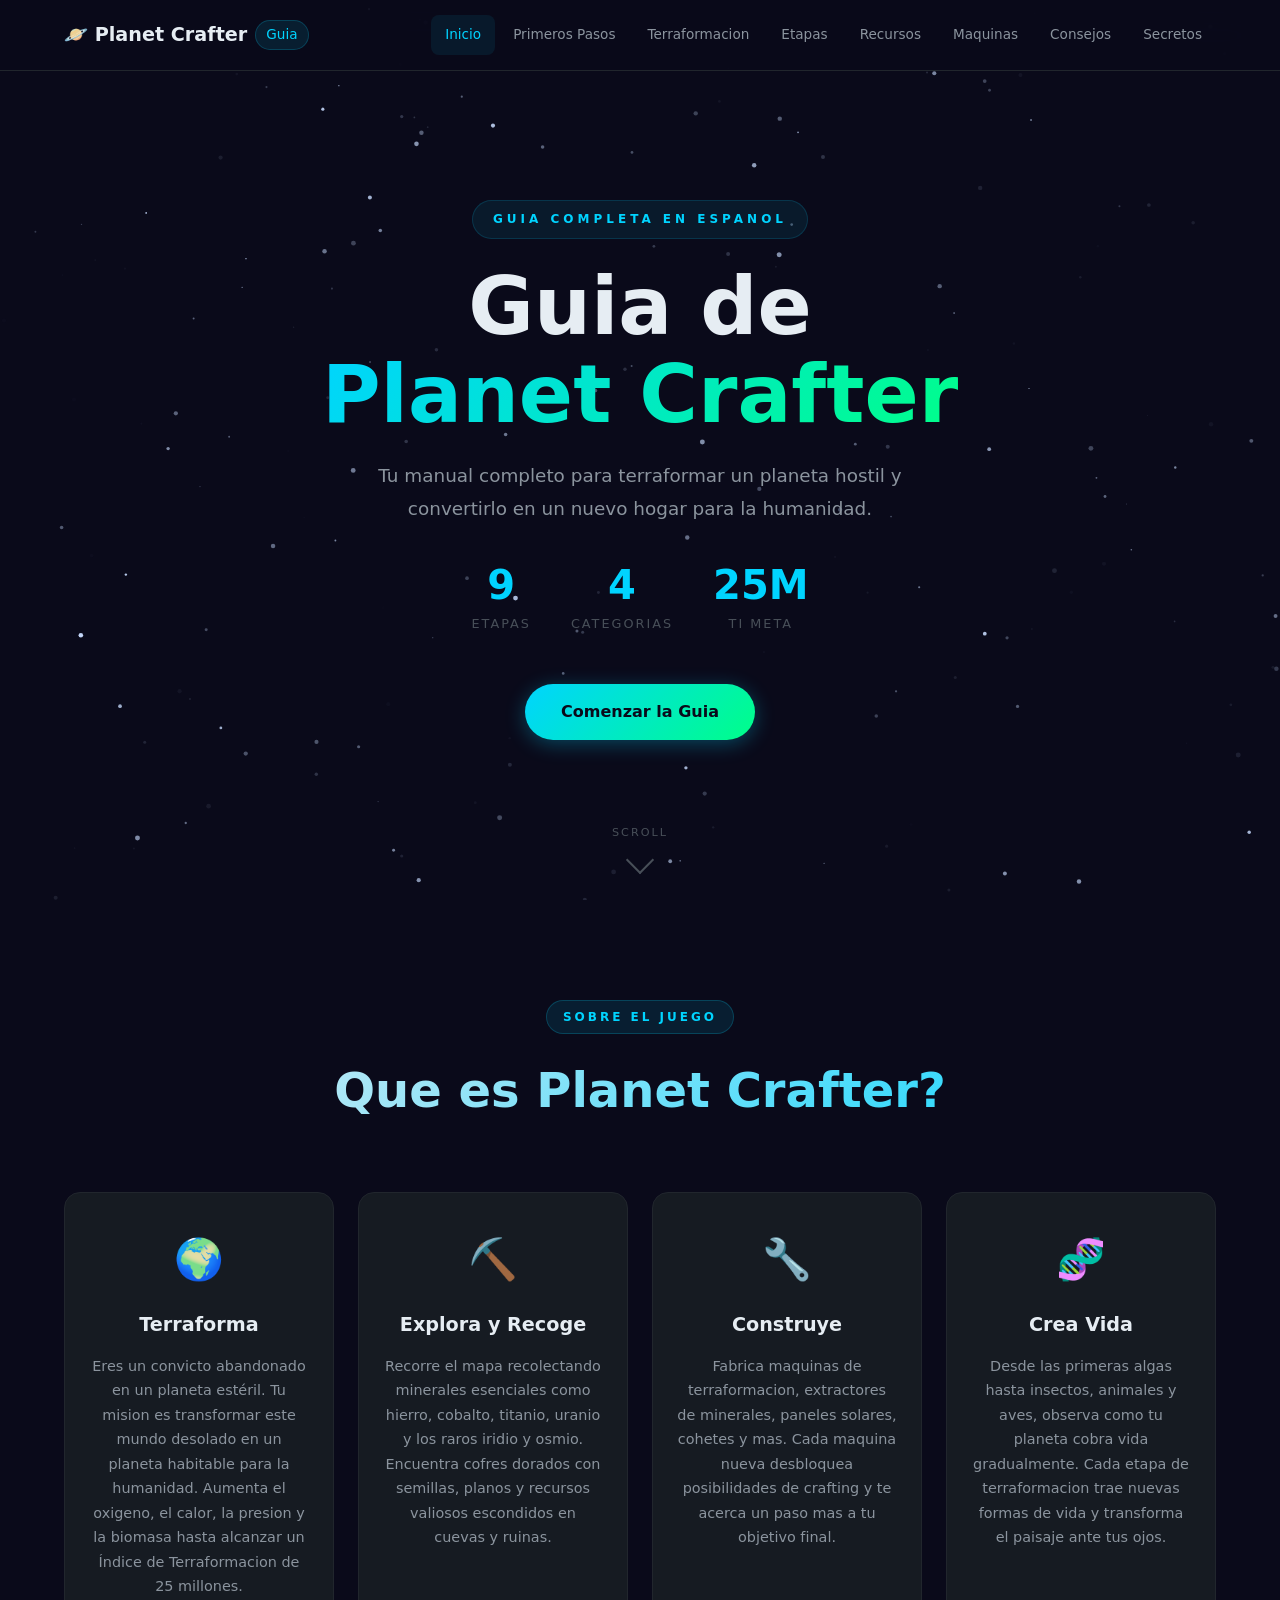
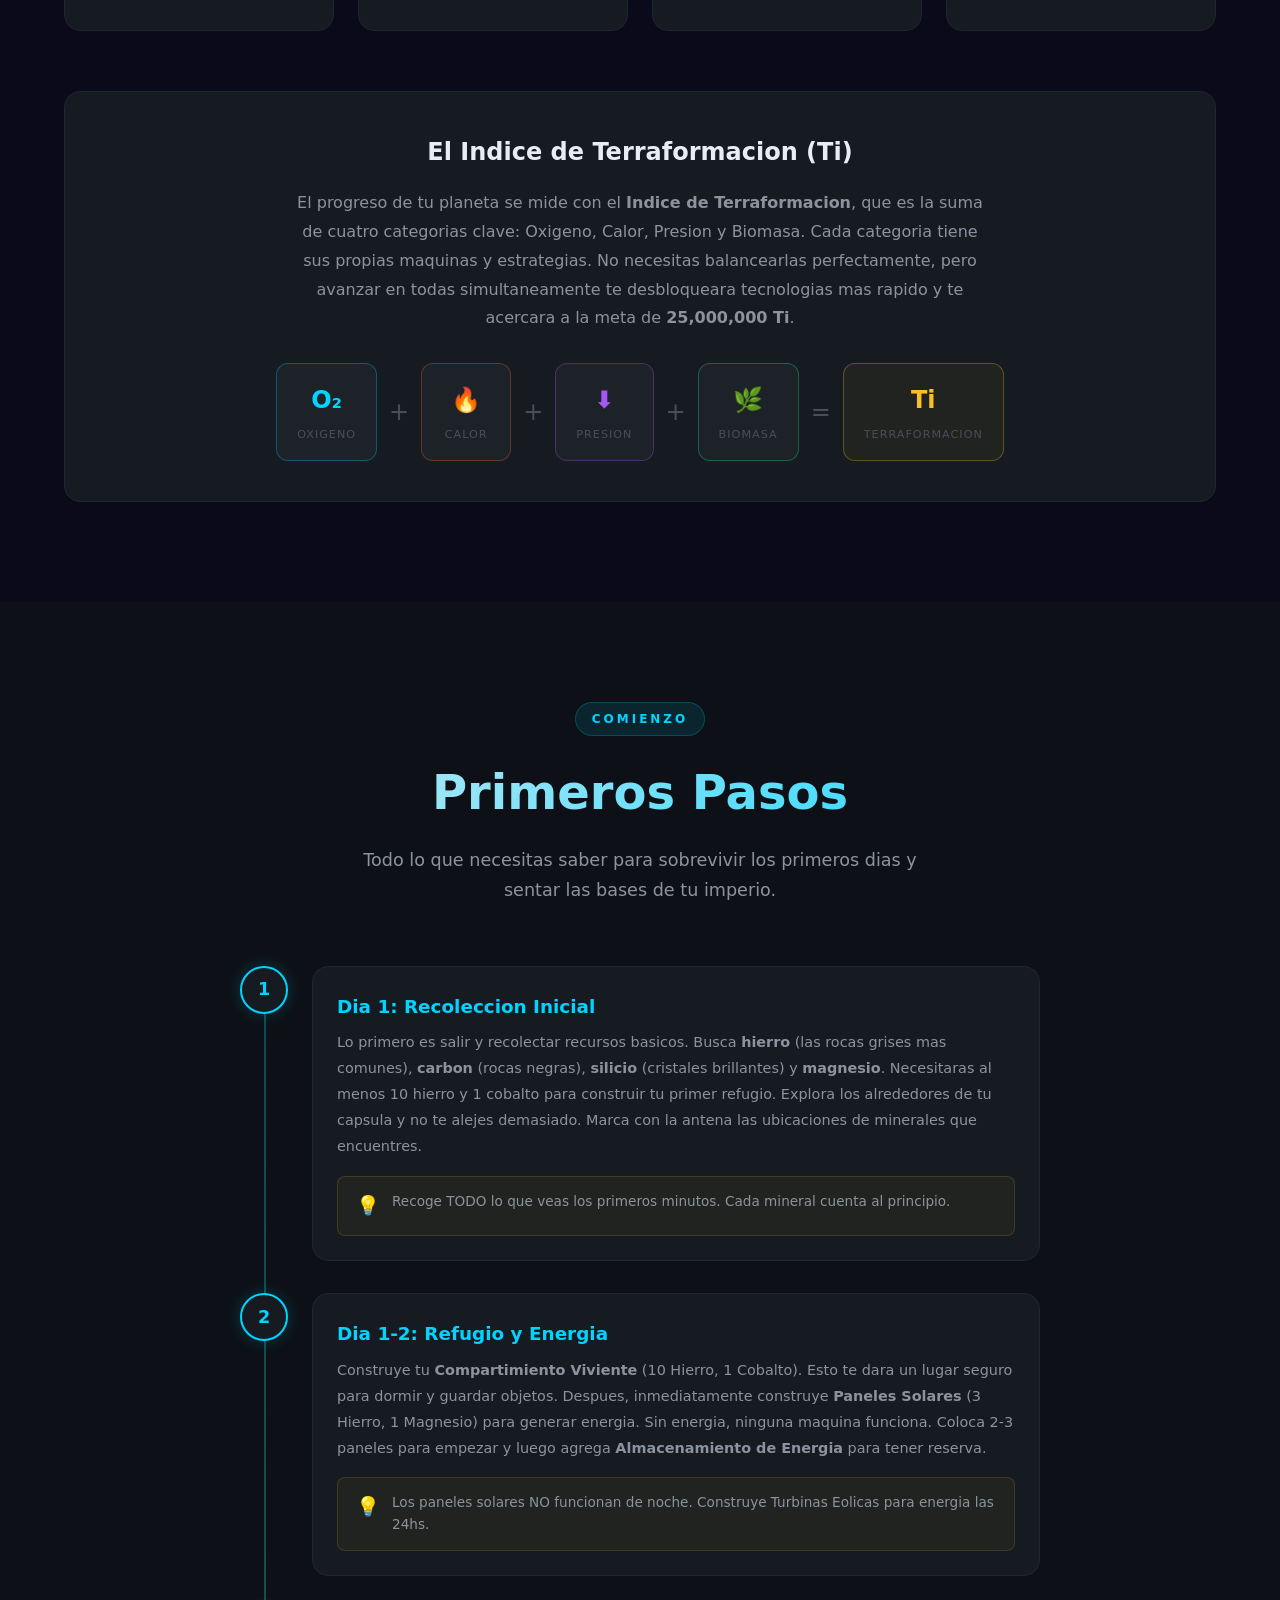
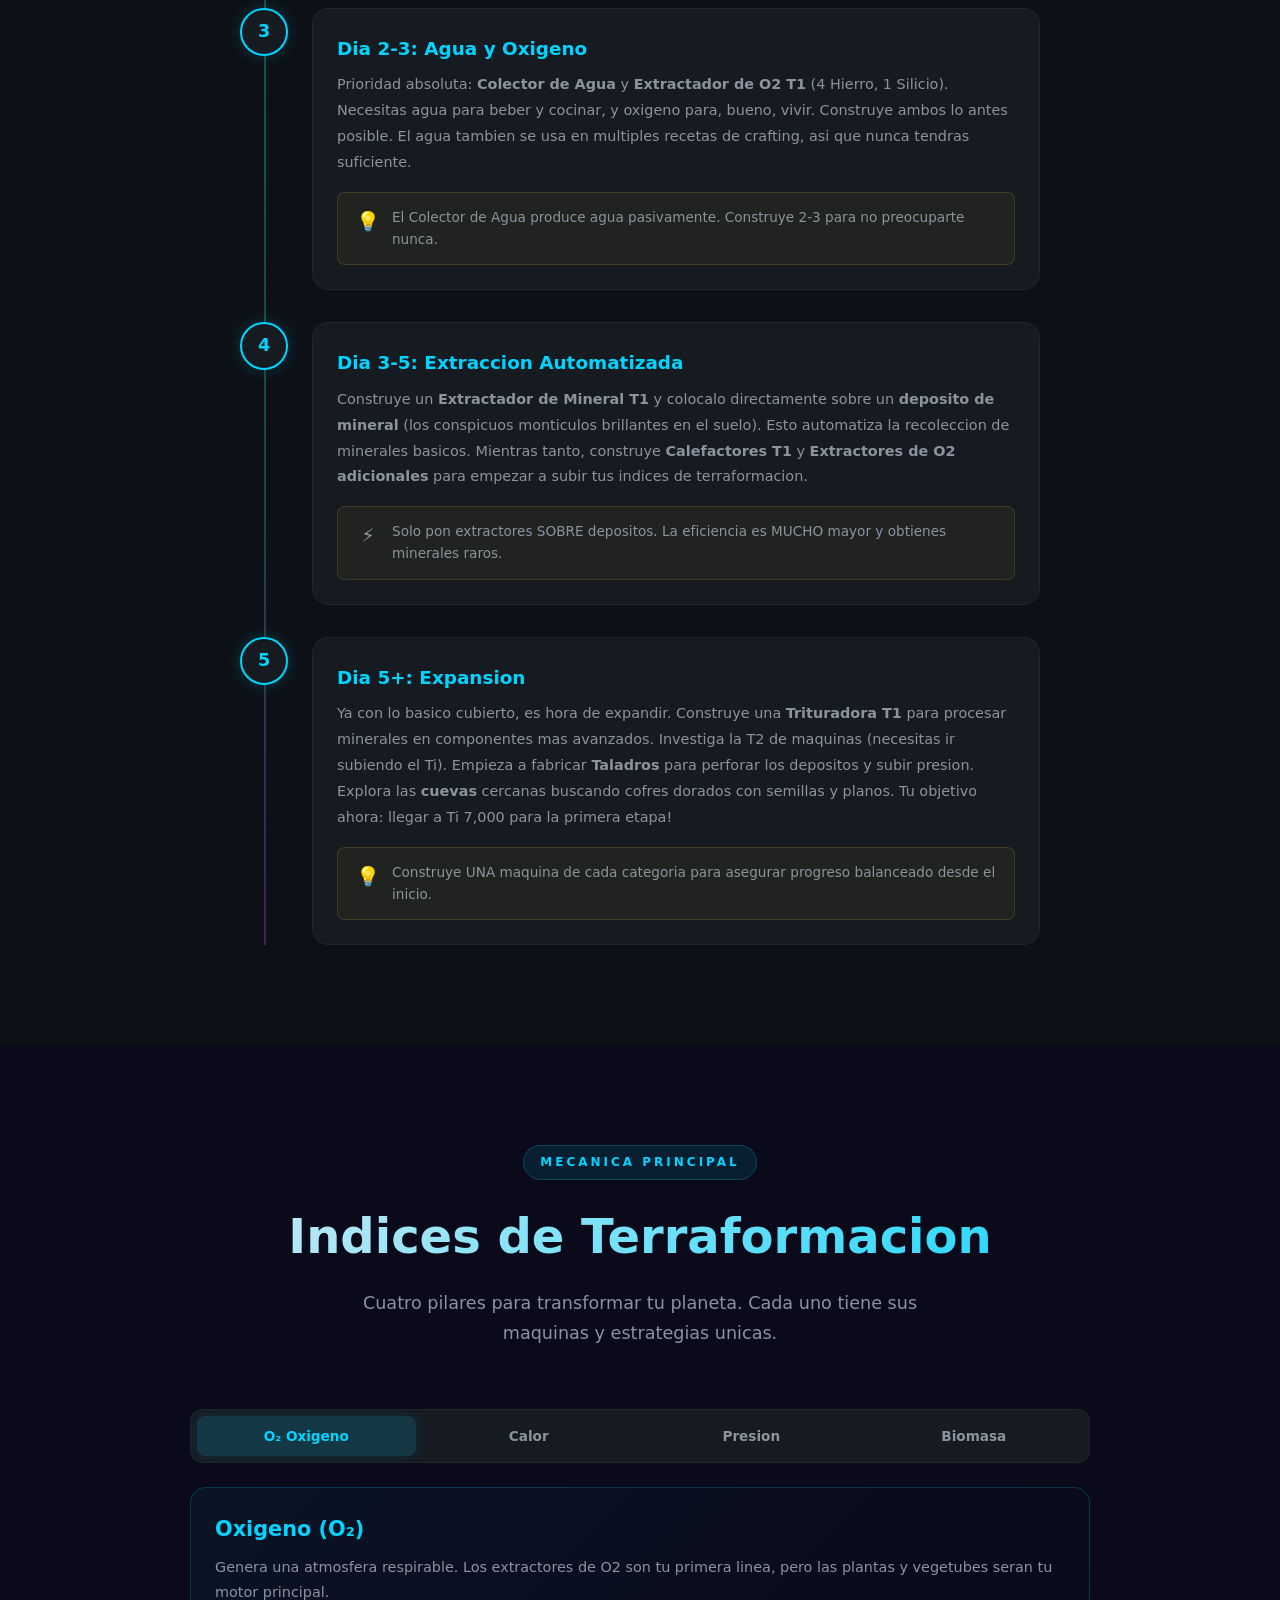
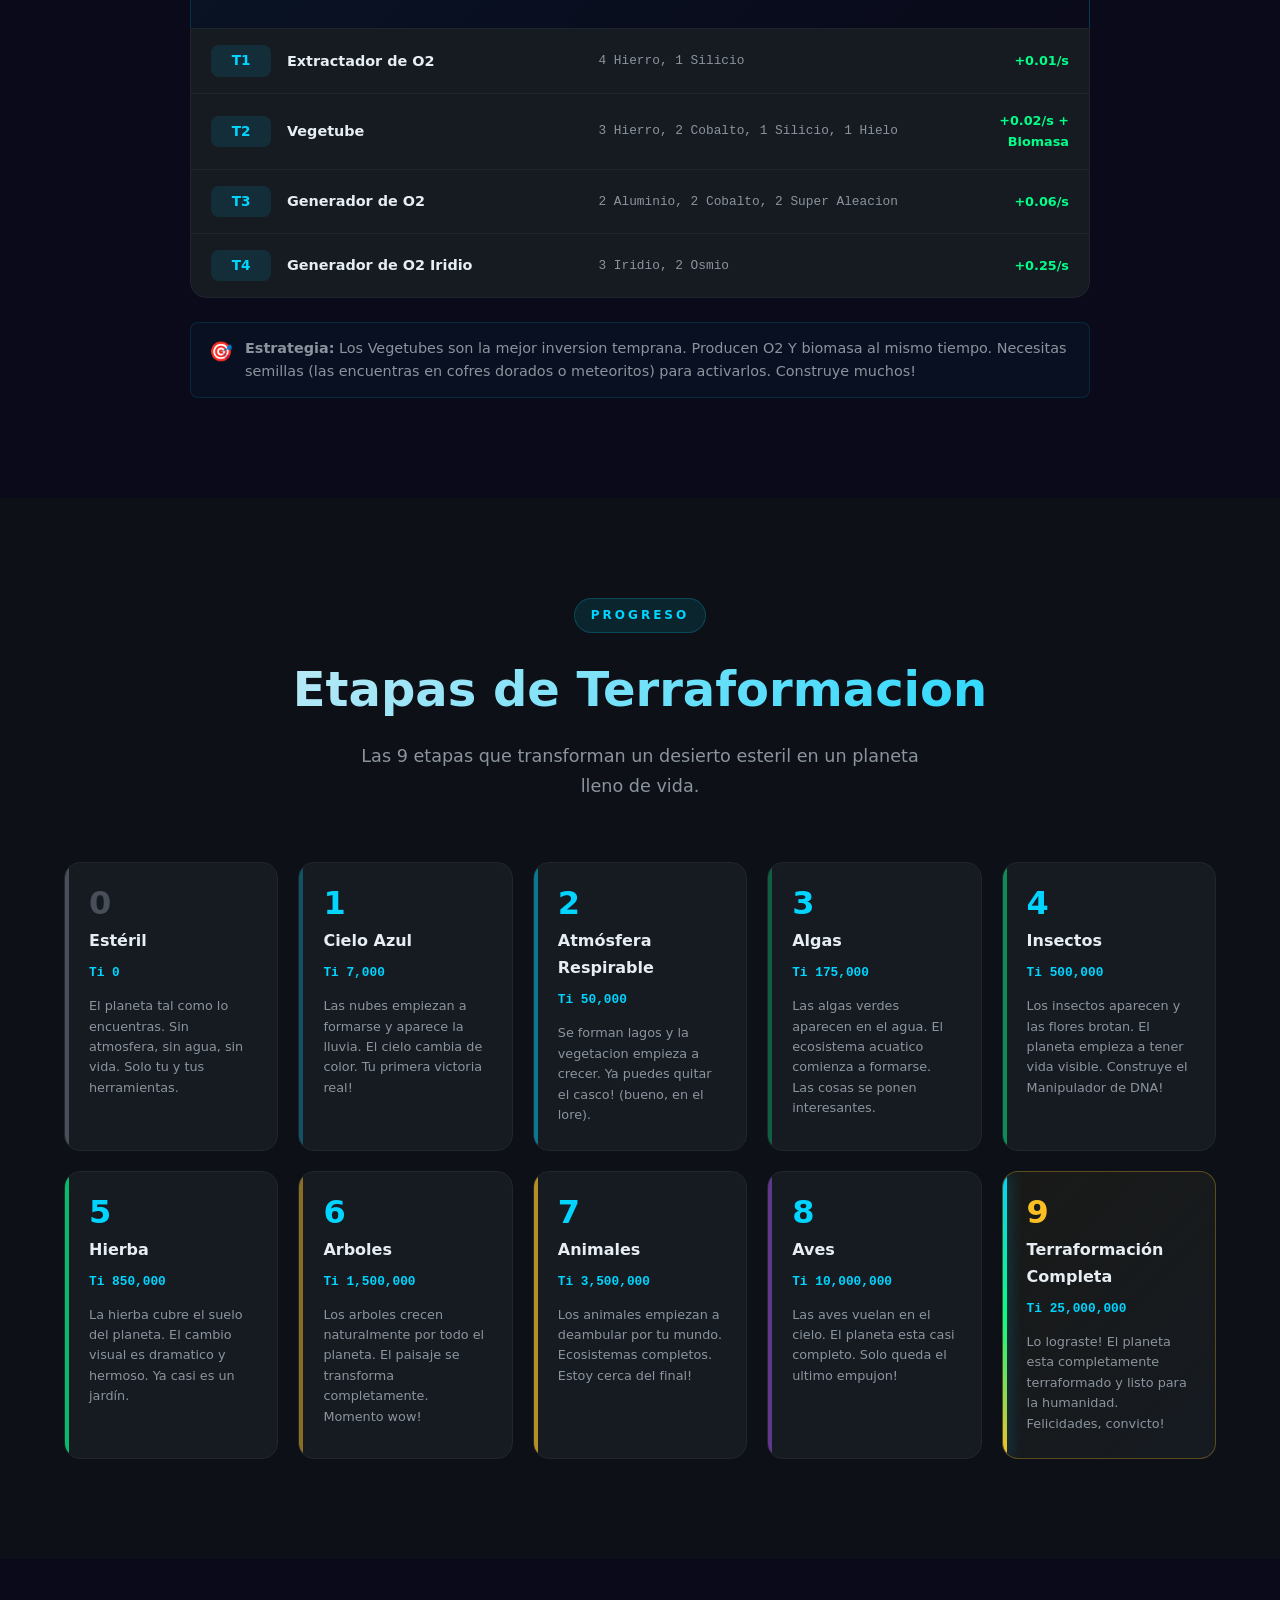
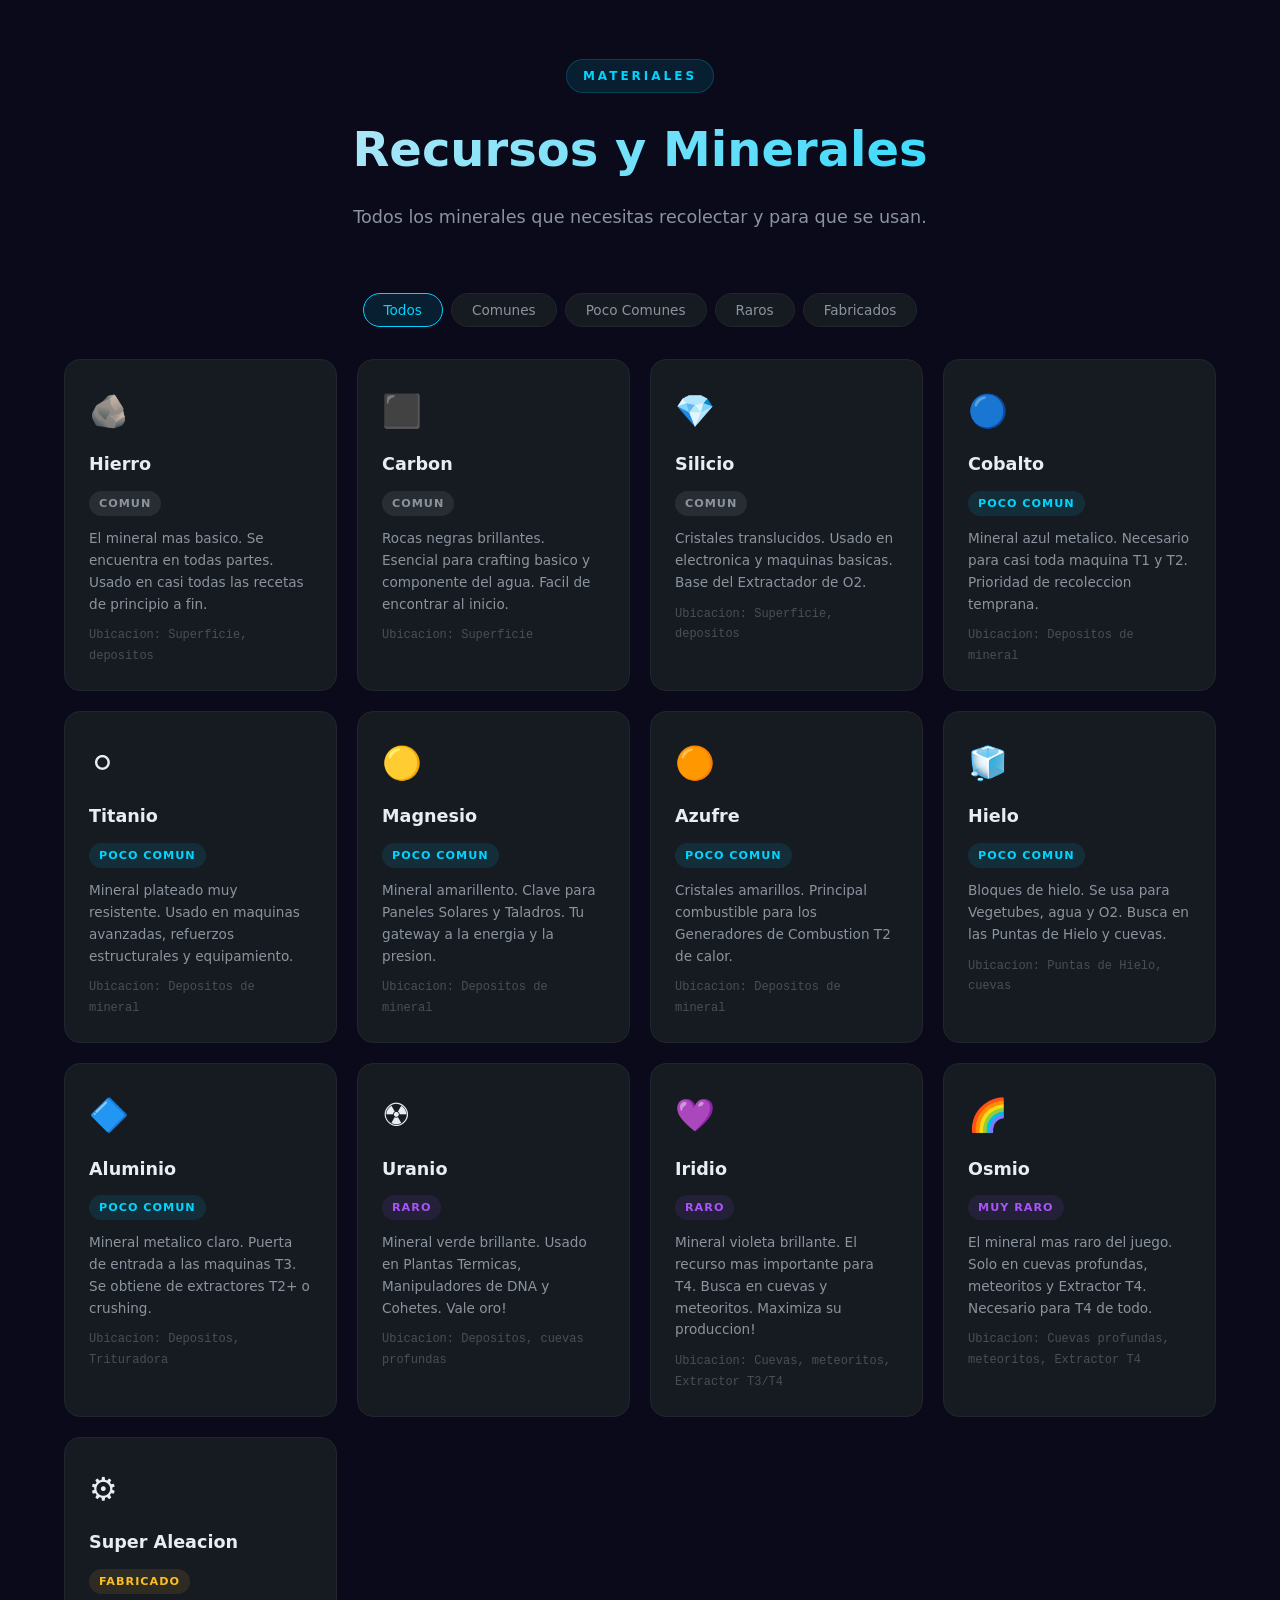
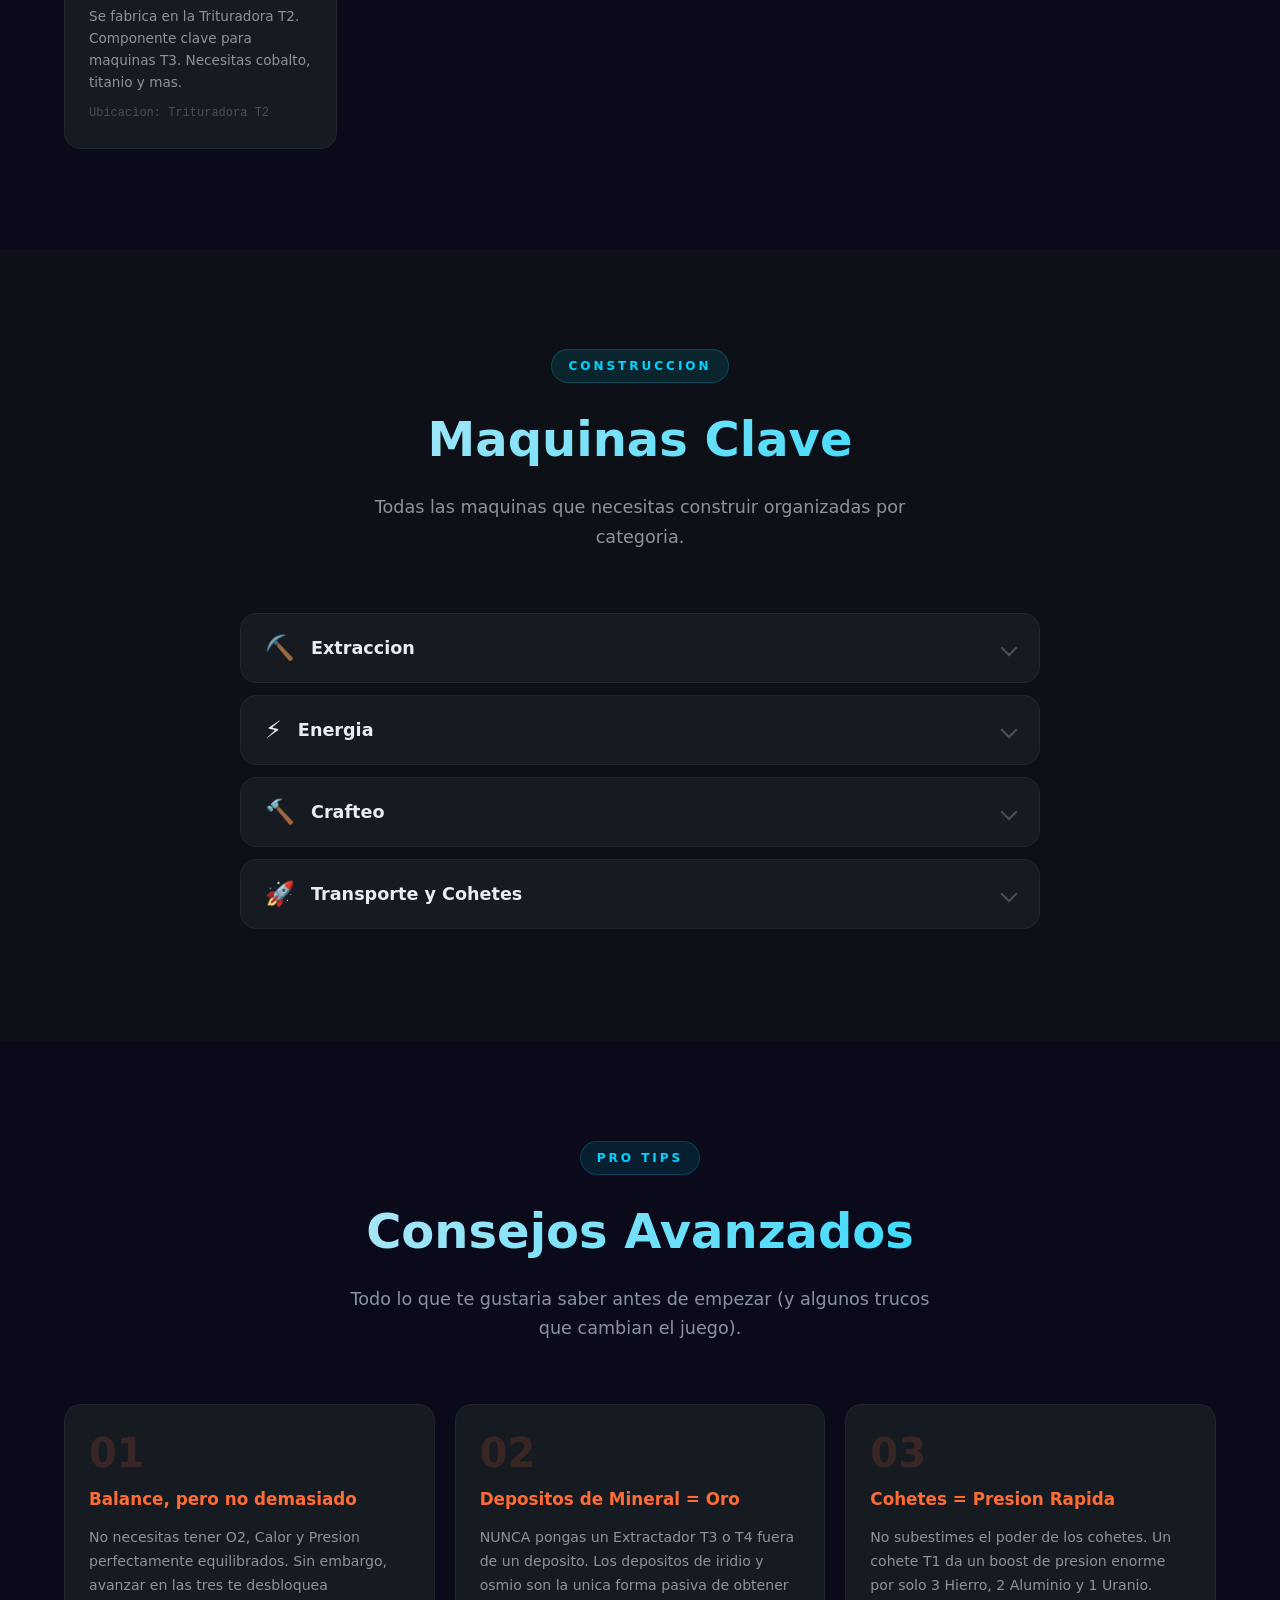
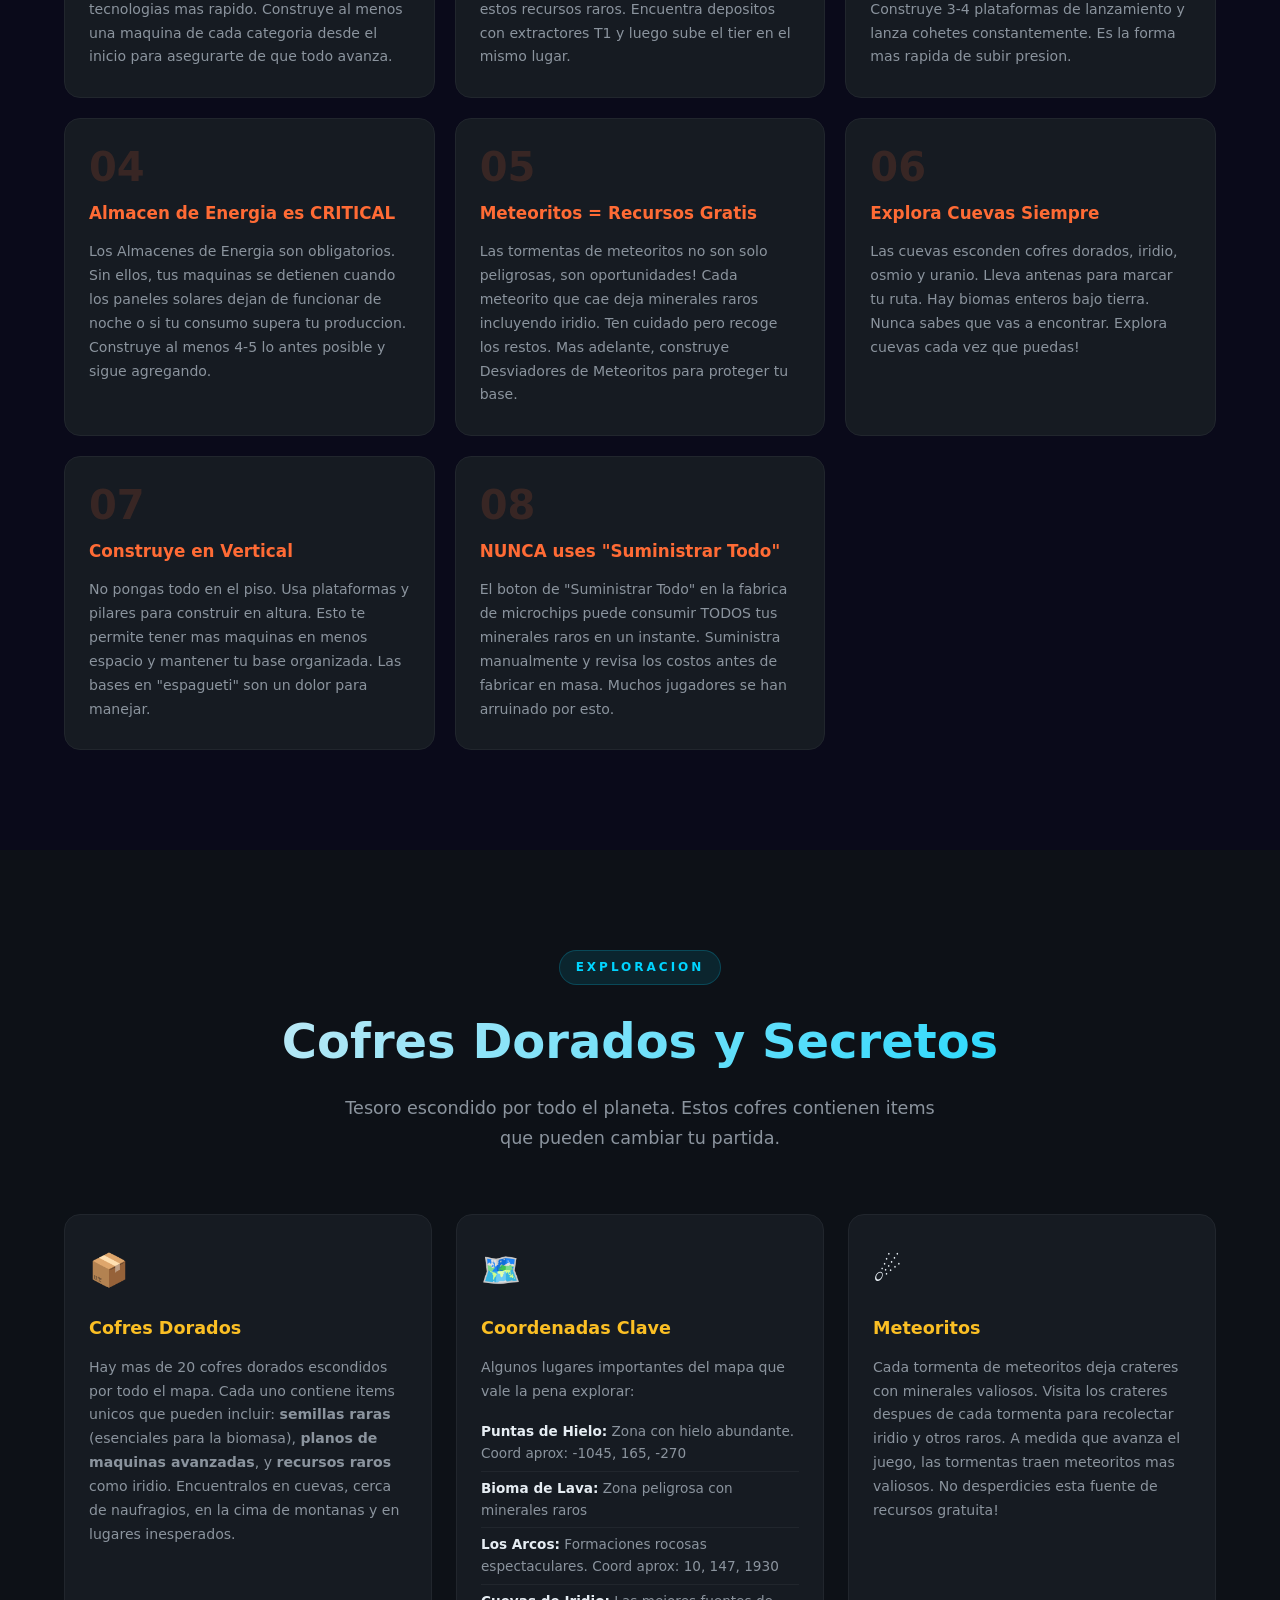
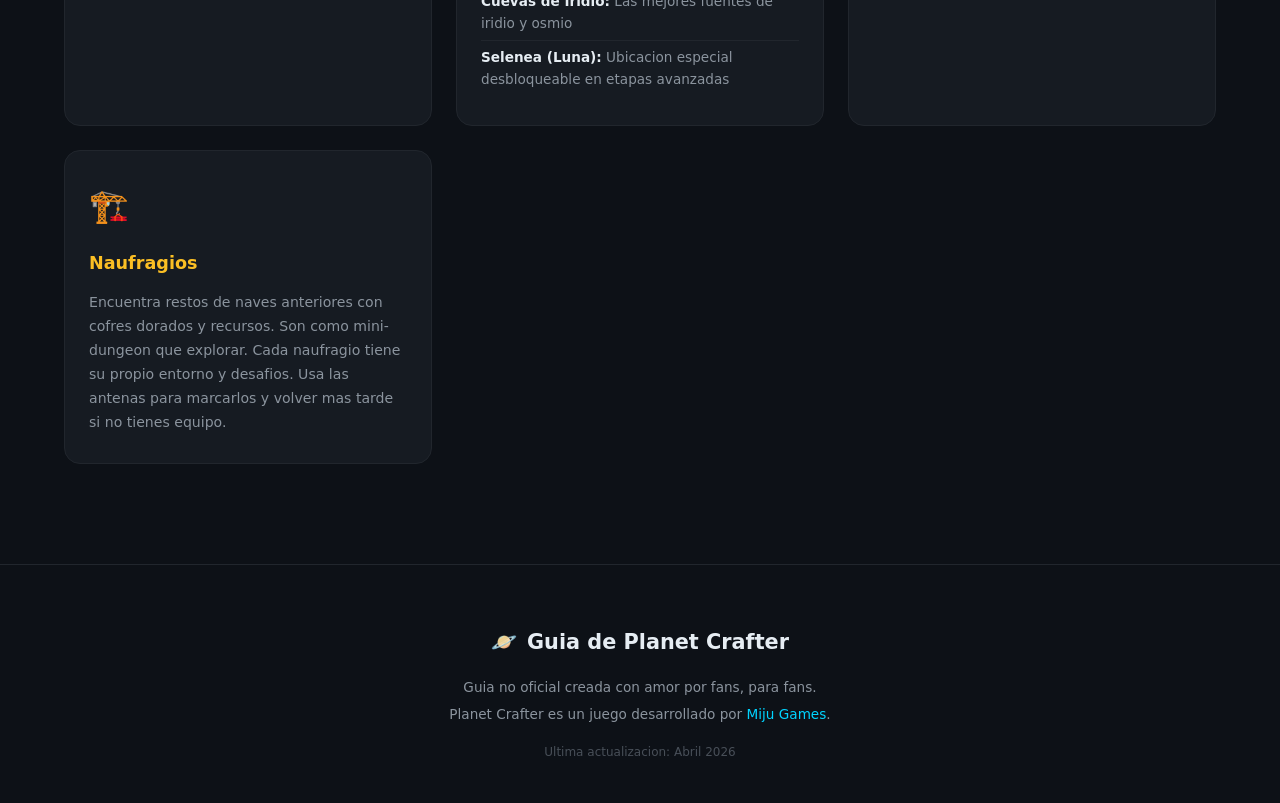
==== commit f38fca70: "refactor: mover style.css y script.js a /assets" ====
--- a/index.html
+++ b/index.html
@@ -5,7 +5,7 @@
     <meta name="viewport" content="width=device-width, initial-scale=1.0">
     <title>Guia de Planet Crafter | Terraforma tu nuevo mundo</title>
     <meta name="description" content="Guia completa en espanol para Planet Crafter. Aprende a terraformar un planeta hostil y convertirlo en un mundo habitable.">
-    <link rel="stylesheet" href="style.css">
+    <link rel="stylesheet" href="assets/style.css">
     <link rel="icon" href="data:image/svg+xml,<svg xmlns='http://www.w3.org/2000/svg' viewBox='0 0 100 100'><text y='.9em' font-size='90'>🪐</text></svg>">
 </head>
 <body>
@@ -871,6 +871,6 @@
         </svg>
     </button>
 
-    <script src="script.js"></script>
+    <script src="assets/script.js"></script>
 </body>
 </html>
--- a/assets/style.css
+++ b/assets/style.css
@@ -0,0 +1,1468 @@
+/* ============================================
+   PLANET CRAFTER GUIDE - STYLES
+   Tema oscuro espacial con acentos neón
+   ============================================ */
+
+/* === Custom Properties === */
+:root {
+    --bg-primary: #0a0a1a;
+    --bg-secondary: #0d1117;
+    --bg-card: #161b22;
+    --bg-card-hover: #1c2333;
+    --border-color: #21262d;
+    --border-glow: #30363d;
+
+    --text-primary: #e6edf3;
+    --text-secondary: #8b949e;
+    --text-muted: #484f58;
+
+    --accent-cyan: #00d4ff;
+    --accent-green: #00ff88;
+    --accent-orange: #ff6b35;
+    --accent-purple: #a855f7;
+    --accent-pink: #ec4899;
+    --accent-yellow: #fbbf24;
+
+    --o2-color: #00d4ff;
+    --heat-color: #ff6b35;
+    --pressure-color: #a855f7;
+    --biomass-color: #00ff88;
+
+    --font-main: 'Segoe UI', system-ui, -apple-system, sans-serif;
+    --font-mono: 'Fira Code', 'Cascadia Code', monospace;
+
+    --radius-sm: 8px;
+    --radius-md: 12px;
+    --radius-lg: 16px;
+    --radius-xl: 24px;
+
+    --shadow-card: 0 4px 24px rgba(0, 0, 0, 0.4);
+    --shadow-glow-cyan: 0 0 20px rgba(0, 212, 255, 0.15);
+    --shadow-glow-green: 0 0 20px rgba(0, 255, 136, 0.15);
+    --shadow-glow-orange: 0 0 20px rgba(255, 107, 53, 0.15);
+    --shadow-glow-purple: 0 0 20px rgba(168, 85, 247, 0.15);
+
+    --transition-fast: 0.2s ease;
+    --transition-normal: 0.3s ease;
+    --transition-slow: 0.5s ease;
+
+    --max-width: 1200px;
+}
+
+/* === Reset & Base === */
+*,
+*::before,
+*::after {
+    margin: 0;
+    padding: 0;
+    box-sizing: border-box;
+}
+
+html {
+    scroll-behavior: smooth;
+    scroll-padding-top: 80px;
+}
+
+body {
+    font-family: var(--font-main);
+    background: var(--bg-primary);
+    color: var(--text-primary);
+    line-height: 1.7;
+    overflow-x: hidden;
+    -webkit-font-smoothing: antialiased;
+}
+
+a {
+    color: var(--accent-cyan);
+    text-decoration: none;
+    transition: color var(--transition-fast);
+}
+
+a:hover {
+    color: var(--accent-green);
+}
+
+img {
+    max-width: 100%;
+    display: block;
+}
+
+/* === Starfield Canvas === */
+#starfield {
+    position: fixed;
+    top: 0;
+    left: 0;
+    width: 100%;
+    height: 100%;
+    z-index: -1;
+    pointer-events: none;
+}
+
+/* === Container === */
+.container {
+    max-width: var(--max-width);
+    margin: 0 auto;
+    padding: 0 24px;
+}
+
+/* === Sections === */
+.section {
+    padding: 100px 0;
+    position: relative;
+}
+
+.section-alt {
+    background: var(--bg-secondary);
+}
+
+.section-header {
+    text-align: center;
+    margin-bottom: 60px;
+}
+
+.section-tag {
+    display: inline-block;
+    font-size: 0.75rem;
+    font-weight: 700;
+    letter-spacing: 3px;
+    text-transform: uppercase;
+    color: var(--accent-cyan);
+    background: rgba(0, 212, 255, 0.1);
+    border: 1px solid rgba(0, 212, 255, 0.2);
+    padding: 6px 16px;
+    border-radius: 100px;
+    margin-bottom: 16px;
+}
+
+.section-header h2 {
+    font-size: clamp(2rem, 5vw, 3rem);
+    font-weight: 800;
+    margin-bottom: 12px;
+    background: linear-gradient(135deg, var(--text-primary), var(--accent-cyan));
+    -webkit-background-clip: text;
+    -webkit-text-fill-color: transparent;
+    background-clip: text;
+}
+
+.section-header p {
+    font-size: 1.1rem;
+    color: var(--text-secondary);
+    max-width: 600px;
+    margin: 0 auto;
+}
+
+/* === Navigation === */
+#navbar {
+    position: fixed;
+    top: 0;
+    left: 0;
+    width: 100%;
+    z-index: 1000;
+    background: rgba(10, 10, 26, 0.85);
+    backdrop-filter: blur(20px);
+    -webkit-backdrop-filter: blur(20px);
+    border-bottom: 1px solid var(--border-color);
+    transition: all var(--transition-normal);
+}
+
+#navbar.scrolled {
+    background: rgba(10, 10, 26, 0.95);
+    box-shadow: 0 4px 30px rgba(0, 0, 0, 0.5);
+}
+
+.nav-container {
+    max-width: var(--max-width);
+    margin: 0 auto;
+    padding: 0 24px;
+    display: flex;
+    align-items: center;
+    justify-content: space-between;
+    height: 70px;
+}
+
+.nav-logo {
+    font-size: 1.2rem;
+    font-weight: 800;
+    color: var(--text-primary);
+    display: flex;
+    align-items: center;
+    gap: 8px;
+}
+
+.logo-sub {
+    color: var(--accent-cyan);
+    font-weight: 400;
+    font-size: 0.85rem;
+    background: rgba(0, 212, 255, 0.1);
+    padding: 2px 10px;
+    border-radius: 100px;
+    border: 1px solid rgba(0, 212, 255, 0.2);
+}
+
+.nav-links {
+    display: flex;
+    list-style: none;
+    gap: 4px;
+}
+
+.nav-links a {
+    display: block;
+    padding: 8px 14px;
+    color: var(--text-secondary);
+    font-size: 0.85rem;
+    font-weight: 500;
+    border-radius: var(--radius-sm);
+    transition: all var(--transition-fast);
+}
+
+.nav-links a:hover,
+.nav-links a.active {
+    color: var(--accent-cyan);
+    background: rgba(0, 212, 255, 0.08);
+}
+
+/* Mobile nav */
+.nav-toggle {
+    display: none;
+    flex-direction: column;
+    gap: 5px;
+    background: none;
+    border: none;
+    cursor: pointer;
+    padding: 8px;
+}
+
+.nav-toggle span {
+    display: block;
+    width: 24px;
+    height: 2px;
+    background: var(--text-primary);
+    border-radius: 2px;
+    transition: all var(--transition-fast);
+}
+
+.nav-toggle.active span:nth-child(1) {
+    transform: rotate(45deg) translate(5px, 5px);
+}
+
+.nav-toggle.active span:nth-child(2) {
+    opacity: 0;
+}
+
+.nav-toggle.active span:nth-child(3) {
+    transform: rotate(-45deg) translate(5px, -5px);
+}
+
+/* === Hero === */
+.hero {
+    min-height: 100vh;
+    display: flex;
+    flex-direction: column;
+    align-items: center;
+    justify-content: center;
+    text-align: center;
+    padding: 100px 24px 60px;
+    position: relative;
+}
+
+.hero-content {
+    max-width: 800px;
+    animation: fadeInUp 1s ease;
+}
+
+.hero-tag {
+    display: inline-block;
+    font-size: 0.75rem;
+    font-weight: 700;
+    letter-spacing: 4px;
+    color: var(--accent-cyan);
+    background: rgba(0, 212, 255, 0.08);
+    border: 1px solid rgba(0, 212, 255, 0.15);
+    padding: 8px 20px;
+    border-radius: 100px;
+    margin-bottom: 24px;
+}
+
+.hero-title {
+    font-size: clamp(2.5rem, 8vw, 5rem);
+    font-weight: 900;
+    line-height: 1.1;
+    margin-bottom: 20px;
+}
+
+.title-line {
+    display: block;
+    color: var(--text-primary);
+}
+
+.title-accent {
+    display: block;
+    background: linear-gradient(135deg, var(--accent-cyan), var(--accent-green));
+    -webkit-background-clip: text;
+    -webkit-text-fill-color: transparent;
+    background-clip: text;
+}
+
+.hero-subtitle {
+    font-size: 1.15rem;
+    color: var(--text-secondary);
+    margin-bottom: 40px;
+    max-width: 600px;
+    margin-left: auto;
+    margin-right: auto;
+    line-height: 1.8;
+}
+
+.hero-stats {
+    display: flex;
+    justify-content: center;
+    gap: 40px;
+    margin-bottom: 48px;
+}
+
+.stat {
+    text-align: center;
+}
+
+.stat-value {
+    display: block;
+    font-size: 2.5rem;
+    font-weight: 800;
+    color: var(--accent-cyan);
+    line-height: 1;
+    margin-bottom: 4px;
+}
+
+.stat-label {
+    font-size: 0.8rem;
+    color: var(--text-muted);
+    text-transform: uppercase;
+    letter-spacing: 2px;
+}
+
+.hero-cta {
+    display: inline-block;
+    padding: 14px 36px;
+    background: linear-gradient(135deg, var(--accent-cyan), var(--accent-green));
+    color: var(--bg-primary);
+    font-weight: 700;
+    font-size: 1rem;
+    border-radius: 100px;
+    transition: all var(--transition-normal);
+    box-shadow: 0 4px 20px rgba(0, 212, 255, 0.3);
+}
+
+.hero-cta:hover {
+    transform: translateY(-2px);
+    box-shadow: 0 8px 30px rgba(0, 212, 255, 0.5);
+    color: var(--bg-primary);
+}
+
+.scroll-indicator {
+    position: absolute;
+    bottom: 30px;
+    display: flex;
+    flex-direction: column;
+    align-items: center;
+    gap: 8px;
+    animation: bounce 2s infinite;
+}
+
+.scroll-indicator span {
+    font-size: 0.7rem;
+    color: var(--text-muted);
+    letter-spacing: 2px;
+    text-transform: uppercase;
+}
+
+.scroll-arrow {
+    width: 20px;
+    height: 20px;
+    border-right: 2px solid var(--text-muted);
+    border-bottom: 2px solid var(--text-muted);
+    transform: rotate(45deg);
+}
+
+/* === Intro Cards === */
+.intro-grid {
+    display: grid;
+    grid-template-columns: repeat(auto-fit, minmax(250px, 1fr));
+    gap: 24px;
+    margin-bottom: 60px;
+}
+
+.intro-card {
+    background: var(--bg-card);
+    border: 1px solid var(--border-color);
+    border-radius: var(--radius-lg);
+    padding: 32px 24px;
+    text-align: center;
+    transition: all var(--transition-normal);
+}
+
+.intro-card:hover {
+    border-color: var(--accent-cyan);
+    box-shadow: var(--shadow-glow-cyan);
+    transform: translateY(-4px);
+}
+
+.intro-icon {
+    font-size: 2.5rem;
+    margin-bottom: 16px;
+}
+
+.intro-card h3 {
+    font-size: 1.2rem;
+    margin-bottom: 12px;
+    color: var(--text-primary);
+}
+
+.intro-card p {
+    font-size: 0.9rem;
+    color: var(--text-secondary);
+    line-height: 1.7;
+}
+
+/* === Ti Formula === */
+.ti-explanation {
+    background: var(--bg-card);
+    border: 1px solid var(--border-color);
+    border-radius: var(--radius-lg);
+    padding: 40px;
+    text-align: center;
+}
+
+.ti-explanation h3 {
+    font-size: 1.5rem;
+    margin-bottom: 16px;
+}
+
+.ti-explanation p {
+    color: var(--text-secondary);
+    max-width: 700px;
+    margin: 0 auto 30px;
+    line-height: 1.8;
+}
+
+.ti-formula {
+    display: flex;
+    align-items: center;
+    justify-content: center;
+    flex-wrap: wrap;
+    gap: 12px;
+}
+
+.formula-item {
+    display: flex;
+    flex-direction: column;
+    align-items: center;
+    gap: 4px;
+    padding: 16px 20px;
+    border-radius: var(--radius-md);
+    background: rgba(255, 255, 255, 0.03);
+    border: 1px solid var(--border-color);
+    min-width: 90px;
+}
+
+.formula-item.o2 { border-color: rgba(0, 212, 255, 0.3); }
+.formula-item.heat { border-color: rgba(255, 107, 53, 0.3); }
+.formula-item.pressure { border-color: rgba(168, 85, 247, 0.3); }
+.formula-item.biomass { border-color: rgba(0, 255, 136, 0.3); }
+.formula-item.ti {
+    border-color: rgba(251, 191, 36, 0.3);
+    background: rgba(251, 191, 36, 0.05);
+}
+
+.formula-icon {
+    font-size: 1.5rem;
+    font-weight: 800;
+}
+
+.formula-item.o2 .formula-icon { color: var(--o2-color); }
+.formula-item.heat .formula-icon { color: var(--heat-color); }
+.formula-item.pressure .formula-icon { color: var(--pressure-color); }
+.formula-item.biomass .formula-icon { color: var(--biomass-color); }
+.formula-item.ti .formula-icon { color: var(--accent-yellow); }
+
+.formula-label {
+    font-size: 0.7rem;
+    color: var(--text-muted);
+    text-transform: uppercase;
+    letter-spacing: 1px;
+}
+
+.formula-plus,
+.formula-equals {
+    font-size: 1.5rem;
+    color: var(--text-muted);
+    font-weight: 300;
+}
+
+/* === Timeline === */
+.timeline {
+    max-width: 800px;
+    margin: 0 auto;
+    position: relative;
+}
+
+.timeline::before {
+    content: '';
+    position: absolute;
+    left: 24px;
+    top: 0;
+    bottom: 0;
+    width: 2px;
+    background: linear-gradient(to bottom, var(--accent-cyan), var(--accent-green), var(--accent-purple));
+    opacity: 0.3;
+}
+
+.timeline-item {
+    display: flex;
+    gap: 24px;
+    margin-bottom: 32px;
+    position: relative;
+}
+
+.timeline-item:last-child {
+    margin-bottom: 0;
+}
+
+.timeline-marker {
+    width: 48px;
+    height: 48px;
+    min-width: 48px;
+    border-radius: 50%;
+    background: var(--bg-card);
+    border: 2px solid var(--accent-cyan);
+    display: flex;
+    align-items: center;
+    justify-content: center;
+    font-weight: 800;
+    font-size: 1.1rem;
+    color: var(--accent-cyan);
+    z-index: 1;
+    box-shadow: 0 0 15px rgba(0, 212, 255, 0.2);
+}
+
+.timeline-content {
+    background: var(--bg-card);
+    border: 1px solid var(--border-color);
+    border-radius: var(--radius-lg);
+    padding: 24px;
+    flex: 1;
+    transition: border-color var(--transition-normal);
+}
+
+.timeline-content:hover {
+    border-color: rgba(0, 212, 255, 0.3);
+}
+
+.timeline-content h3 {
+    font-size: 1.15rem;
+    margin-bottom: 8px;
+    color: var(--accent-cyan);
+}
+
+.timeline-content p {
+    font-size: 0.9rem;
+    color: var(--text-secondary);
+    line-height: 1.8;
+}
+
+/* === Tip Box === */
+.tip-box {
+    display: flex;
+    align-items: flex-start;
+    gap: 12px;
+    margin-top: 16px;
+    padding: 14px 18px;
+    background: rgba(251, 191, 36, 0.05);
+    border: 1px solid rgba(251, 191, 36, 0.15);
+    border-radius: var(--radius-sm);
+    font-size: 0.85rem;
+    color: var(--text-secondary);
+    line-height: 1.6;
+}
+
+.tip-icon {
+    font-size: 1.2rem;
+    min-width: 24px;
+    text-align: center;
+}
+
+.strategy-tip {
+    margin-top: 24px;
+    background: rgba(0, 212, 255, 0.03);
+    border-color: rgba(0, 212, 255, 0.12);
+    font-size: 0.9rem;
+}
+
+/* === Terraformation Tabs === */
+.terra-tabs {
+    max-width: 900px;
+    margin: 0 auto;
+}
+
+.tab-buttons {
+    display: flex;
+    gap: 4px;
+    margin-bottom: 24px;
+    background: var(--bg-card);
+    border-radius: var(--radius-md);
+    padding: 6px;
+    border: 1px solid var(--border-color);
+}
+
+.tab-btn {
+    flex: 1;
+    padding: 12px 16px;
+    background: transparent;
+    border: none;
+    color: var(--text-secondary);
+    font-family: var(--font-main);
+    font-size: 0.85rem;
+    font-weight: 600;
+    border-radius: var(--radius-sm);
+    cursor: pointer;
+    transition: all var(--transition-fast);
+}
+
+.tab-btn:hover {
+    color: var(--text-primary);
+    background: rgba(255, 255, 255, 0.05);
+}
+
+.tab-btn.active[data-tab="o2"] {
+    background: rgba(0, 212, 255, 0.15);
+    color: var(--o2-color);
+    box-shadow: 0 0 12px rgba(0, 212, 255, 0.1);
+}
+
+.tab-btn.active[data-tab="heat"] {
+    background: rgba(255, 107, 53, 0.15);
+    color: var(--heat-color);
+    box-shadow: 0 0 12px rgba(255, 107, 53, 0.1);
+}
+
+.tab-btn.active[data-tab="pressure"] {
+    background: rgba(168, 85, 247, 0.15);
+    color: var(--pressure-color);
+    box-shadow: 0 0 12px rgba(168, 85, 247, 0.1);
+}
+
+.tab-btn.active[data-tab="biomass"] {
+    background: rgba(0, 255, 136, 0.15);
+    color: var(--biomass-color);
+    box-shadow: 0 0 12px rgba(0, 255, 136, 0.1);
+}
+
+.tab-content {
+    display: none;
+    animation: fadeIn 0.3s ease;
+}
+
+.tab-content.active {
+    display: block;
+}
+
+.tab-header {
+    padding: 24px;
+    border-radius: var(--radius-lg) var(--radius-lg) 0 0;
+    border: 1px solid var(--border-color);
+    border-bottom: none;
+}
+
+.tab-header h3 {
+    font-size: 1.3rem;
+    margin-bottom: 8px;
+}
+
+.tab-header p {
+    color: var(--text-secondary);
+    font-size: 0.9rem;
+}
+
+.tab-header.o2-header {
+    background: linear-gradient(135deg, rgba(0, 212, 255, 0.05), transparent);
+    border-color: rgba(0, 212, 255, 0.2);
+}
+
+.tab-header.o2-header h3 { color: var(--o2-color); }
+
+.tab-header.heat-header {
+    background: linear-gradient(135deg, rgba(255, 107, 53, 0.05), transparent);
+    border-color: rgba(255, 107, 53, 0.2);
+}
+
+.tab-header.heat-header h3 { color: var(--heat-color); }
+
+.tab-header.pressure-header {
+    background: linear-gradient(135deg, rgba(168, 85, 247, 0.05), transparent);
+    border-color: rgba(168, 85, 247, 0.2);
+}
+
+.tab-header.pressure-header h3 { color: var(--pressure-color); }
+
+.tab-header.biomass-header {
+    background: linear-gradient(135deg, rgba(0, 255, 136, 0.05), transparent);
+    border-color: rgba(0, 255, 136, 0.2);
+}
+
+.tab-header.biomass-header h3 { color: var(--biomass-color); }
+
+/* === Machine Table === */
+.machine-table {
+    background: var(--bg-card);
+    border: 1px solid var(--border-color);
+    border-radius: 0 0 var(--radius-lg) var(--radius-lg);
+    overflow: hidden;
+}
+
+.machine-row {
+    display: grid;
+    grid-template-columns: 60px 1fr 1.2fr 100px;
+    gap: 16px;
+    align-items: center;
+    padding: 16px 20px;
+    border-bottom: 1px solid var(--border-color);
+    transition: background var(--transition-fast);
+}
+
+.machine-row:last-child {
+    border-bottom: none;
+}
+
+.machine-row:hover {
+    background: rgba(255, 255, 255, 0.02);
+}
+
+.machine-tier {
+    font-weight: 800;
+    font-size: 0.85rem;
+    color: var(--accent-cyan);
+    background: rgba(0, 212, 255, 0.1);
+    padding: 4px 10px;
+    border-radius: var(--radius-sm);
+    text-align: center;
+}
+
+.machine-name {
+    font-weight: 600;
+    font-size: 0.9rem;
+}
+
+.machine-cost {
+    font-size: 0.8rem;
+    color: var(--text-secondary);
+    font-family: var(--font-mono);
+}
+
+.machine-rate {
+    font-size: 0.8rem;
+    color: var(--accent-green);
+    font-weight: 600;
+    text-align: right;
+}
+
+/* === Stages Track === */
+.stages-track {
+    display: grid;
+    grid-template-columns: repeat(auto-fill, minmax(200px, 1fr));
+    gap: 20px;
+}
+
+.stage-card {
+    background: var(--bg-card);
+    border: 1px solid var(--border-color);
+    border-radius: var(--radius-lg);
+    padding: 24px;
+    transition: all var(--transition-normal);
+    position: relative;
+    overflow: hidden;
+}
+
+.stage-card::before {
+    content: '';
+    position: absolute;
+    top: 0;
+    left: 0;
+    width: 4px;
+    height: 100%;
+    background: var(--text-muted);
+    transition: all var(--transition-normal);
+}
+
+.stage-card:hover {
+    border-color: var(--accent-cyan);
+    transform: translateY(-4px);
+    box-shadow: var(--shadow-glow-cyan);
+}
+
+.stage-card:hover::before {
+    background: var(--accent-cyan);
+    box-shadow: 0 0 10px var(--accent-cyan);
+}
+
+.stage-card.stage-1::before { background: rgba(0, 212, 255, 0.3); }
+.stage-card.stage-2::before { background: rgba(0, 212, 255, 0.5); }
+.stage-card.stage-3::before { background: rgba(0, 255, 136, 0.3); }
+.stage-card.stage-4::before { background: rgba(0, 255, 136, 0.5); }
+.stage-card.stage-5::before { background: rgba(0, 255, 136, 0.7); }
+.stage-card.stage-6::before { background: rgba(251, 191, 36, 0.5); }
+.stage-card.stage-7::before { background: rgba(251, 191, 36, 0.7); }
+.stage-card.stage-8::before { background: rgba(168, 85, 247, 0.5); }
+.stage-card.stage-final::before {
+    background: linear-gradient(to bottom, var(--accent-cyan), var(--accent-green), var(--accent-yellow));
+    box-shadow: 0 0 15px rgba(0, 212, 255, 0.5);
+}
+
+.stage-card.stage-final {
+    border-color: rgba(251, 191, 36, 0.3);
+    background: linear-gradient(135deg, rgba(251, 191, 36, 0.05), var(--bg-card));
+}
+
+.stage-number {
+    font-size: 2rem;
+    font-weight: 900;
+    color: var(--text-muted);
+    margin-bottom: 8px;
+    line-height: 1;
+}
+
+.stage-card:not(.stage-0) .stage-number { color: var(--accent-cyan); }
+.stage-card.stage-final .stage-number { color: var(--accent-yellow); }
+
+.stage-card h4 {
+    font-size: 1rem;
+    margin-bottom: 8px;
+    color: var(--text-primary);
+}
+
+.stage-ti {
+    font-size: 0.8rem;
+    font-weight: 700;
+    color: var(--accent-cyan);
+    font-family: var(--font-mono);
+    margin-bottom: 12px;
+}
+
+.stage-card p {
+    font-size: 0.8rem;
+    color: var(--text-secondary);
+    line-height: 1.6;
+}
+
+/* === Resources === */
+.resources-filter {
+    display: flex;
+    gap: 8px;
+    margin-bottom: 32px;
+    flex-wrap: wrap;
+    justify-content: center;
+}
+
+.filter-btn {
+    padding: 8px 20px;
+    background: var(--bg-card);
+    border: 1px solid var(--border-color);
+    color: var(--text-secondary);
+    font-family: var(--font-main);
+    font-size: 0.85rem;
+    font-weight: 500;
+    border-radius: 100px;
+    cursor: pointer;
+    transition: all var(--transition-fast);
+}
+
+.filter-btn:hover {
+    border-color: var(--accent-cyan);
+    color: var(--text-primary);
+}
+
+.filter-btn.active {
+    background: rgba(0, 212, 255, 0.1);
+    border-color: var(--accent-cyan);
+    color: var(--accent-cyan);
+}
+
+.resources-grid {
+    display: grid;
+    grid-template-columns: repeat(auto-fill, minmax(260px, 1fr));
+    gap: 20px;
+}
+
+.resource-card {
+    background: var(--bg-card);
+    border: 1px solid var(--border-color);
+    border-radius: var(--radius-lg);
+    padding: 24px;
+    transition: all var(--transition-normal);
+    position: relative;
+}
+
+.resource-card:hover {
+    border-color: var(--accent-cyan);
+    transform: translateY(-3px);
+    box-shadow: var(--shadow-glow-cyan);
+}
+
+.resource-card.hidden {
+    display: none;
+}
+
+.resource-icon {
+    font-size: 2rem;
+    margin-bottom: 12px;
+}
+
+.resource-card h4 {
+    font-size: 1.1rem;
+    margin-bottom: 8px;
+}
+
+.rarity-badge {
+    display: inline-block;
+    font-size: 0.7rem;
+    font-weight: 700;
+    padding: 3px 10px;
+    border-radius: 100px;
+    margin-bottom: 12px;
+    text-transform: uppercase;
+    letter-spacing: 1px;
+}
+
+.common-badge {
+    background: rgba(255, 255, 255, 0.08);
+    color: var(--text-secondary);
+}
+
+.uncommon-badge {
+    background: rgba(0, 212, 255, 0.1);
+    color: var(--accent-cyan);
+}
+
+.rare-badge {
+    background: rgba(168, 85, 247, 0.1);
+    color: var(--accent-purple);
+}
+
+.crafted-badge {
+    background: rgba(251, 191, 36, 0.1);
+    color: var(--accent-yellow);
+}
+
+.resource-card p {
+    font-size: 0.85rem;
+    color: var(--text-secondary);
+    line-height: 1.6;
+    margin-bottom: 10px;
+}
+
+.resource-locations {
+    font-size: 0.75rem;
+    color: var(--text-muted);
+    font-family: var(--font-mono);
+}
+
+/* === Machines Accordion === */
+.machines-accordion {
+    max-width: 800px;
+    margin: 0 auto;
+}
+
+.accordion-item {
+    margin-bottom: 12px;
+    border: 1px solid var(--border-color);
+    border-radius: var(--radius-lg);
+    overflow: hidden;
+    background: var(--bg-card);
+}
+
+.accordion-header {
+    width: 100%;
+    display: flex;
+    align-items: center;
+    gap: 16px;
+    padding: 20px 24px;
+    background: transparent;
+    border: none;
+    color: var(--text-primary);
+    font-family: var(--font-main);
+    font-size: 1.1rem;
+    font-weight: 700;
+    cursor: pointer;
+    transition: all var(--transition-fast);
+    text-align: left;
+}
+
+.accordion-header:hover {
+    background: rgba(255, 255, 255, 0.02);
+}
+
+.accordion-icon {
+    font-size: 1.5rem;
+}
+
+.accordion-arrow {
+    margin-left: auto;
+    width: 12px;
+    height: 12px;
+    border-right: 2px solid var(--text-muted);
+    border-bottom: 2px solid var(--text-muted);
+    transform: rotate(45deg);
+    transition: transform var(--transition-fast);
+    flex-shrink: 0;
+}
+
+.accordion-item.active .accordion-arrow {
+    transform: rotate(-135deg);
+}
+
+.accordion-body {
+    max-height: 0;
+    overflow: hidden;
+    transition: max-height 0.4s ease;
+}
+
+.accordion-item.active .accordion-body {
+    max-height: 2000px;
+}
+
+.machine-detail {
+    display: flex;
+    gap: 16px;
+    padding: 16px 24px;
+    border-top: 1px solid var(--border-color);
+    transition: background var(--transition-fast);
+}
+
+.machine-detail:hover {
+    background: rgba(255, 255, 255, 0.02);
+}
+
+.machine-tier-badge {
+    min-width: 40px;
+    height: 28px;
+    display: flex;
+    align-items: center;
+    justify-content: center;
+    border-radius: 6px;
+    font-size: 0.75rem;
+    font-weight: 800;
+    margin-top: 2px;
+}
+
+.machine-tier-badge.t1 {
+    background: rgba(0, 212, 255, 0.1);
+    color: var(--accent-cyan);
+}
+
+.machine-tier-badge.t2 {
+    background: rgba(0, 255, 136, 0.1);
+    color: var(--accent-green);
+}
+
+.machine-tier-badge.t3 {
+    background: rgba(251, 191, 36, 0.1);
+    color: var(--accent-yellow);
+}
+
+.machine-tier-badge.t4 {
+    background: rgba(168, 85, 247, 0.1);
+    color: var(--accent-purple);
+}
+
+.machine-info h4 {
+    font-size: 0.95rem;
+    margin-bottom: 6px;
+}
+
+.machine-info p {
+    font-size: 0.85rem;
+    color: var(--text-secondary);
+    line-height: 1.6;
+    margin-bottom: 8px;
+}
+
+.machine-cost-tag {
+    font-size: 0.75rem;
+    color: var(--text-muted);
+    font-family: var(--font-mono);
+    background: rgba(255, 255, 255, 0.03);
+    padding: 4px 10px;
+    border-radius: 4px;
+    display: inline-block;
+}
+
+/* === Tips Grid === */
+.tips-grid {
+    display: grid;
+    grid-template-columns: repeat(auto-fill, minmax(280px, 1fr));
+    gap: 20px;
+}
+
+.tip-card {
+    background: var(--bg-card);
+    border: 1px solid var(--border-color);
+    border-radius: var(--radius-lg);
+    padding: 28px 24px;
+    transition: all var(--transition-normal);
+    position: relative;
+}
+
+.tip-card:hover {
+    border-color: var(--accent-orange);
+    box-shadow: var(--shadow-glow-orange);
+    transform: translateY(-3px);
+}
+
+.tip-number {
+    font-size: 2.5rem;
+    font-weight: 900;
+    color: rgba(255, 107, 53, 0.15);
+    line-height: 1;
+    margin-bottom: 12px;
+}
+
+.tip-card h4 {
+    font-size: 1.05rem;
+    margin-bottom: 12px;
+    color: var(--accent-orange);
+}
+
+.tip-card p {
+    font-size: 0.88rem;
+    color: var(--text-secondary);
+    line-height: 1.7;
+}
+
+/* === Secrets === */
+.secrets-content {
+    display: grid;
+    grid-template-columns: repeat(auto-fill, minmax(280px, 1fr));
+    gap: 24px;
+}
+
+.secret-card {
+    background: var(--bg-card);
+    border: 1px solid var(--border-color);
+    border-radius: var(--radius-lg);
+    padding: 28px 24px;
+    transition: all var(--transition-normal);
+}
+
+.secret-card:hover {
+    border-color: var(--accent-yellow);
+    box-shadow: 0 0 20px rgba(251, 191, 36, 0.1);
+    transform: translateY(-3px);
+}
+
+.secret-icon {
+    font-size: 2rem;
+    margin-bottom: 16px;
+}
+
+.secret-card h4 {
+    font-size: 1.1rem;
+    margin-bottom: 12px;
+    color: var(--accent-yellow);
+}
+
+.secret-card p {
+    font-size: 0.88rem;
+    color: var(--text-secondary);
+    line-height: 1.7;
+}
+
+.coord-list {
+    list-style: none;
+    margin-top: 12px;
+}
+
+.coord-list li {
+    font-size: 0.85rem;
+    color: var(--text-secondary);
+    padding: 6px 0;
+    border-bottom: 1px solid var(--border-color);
+    line-height: 1.6;
+}
+
+.coord-list li:last-child {
+    border-bottom: none;
+}
+
+.coord-list li strong {
+    color: var(--text-primary);
+}
+
+/* === Footer === */
+.footer {
+    padding: 60px 0 40px;
+    border-top: 1px solid var(--border-color);
+    background: var(--bg-secondary);
+    text-align: center;
+}
+
+.footer-logo {
+    display: flex;
+    align-items: center;
+    justify-content: center;
+    gap: 10px;
+    font-size: 1.3rem;
+    font-weight: 800;
+    margin-bottom: 16px;
+}
+
+.footer-text {
+    font-size: 0.85rem;
+    color: var(--text-secondary);
+    margin-bottom: 4px;
+}
+
+.footer-credits {
+    font-size: 0.75rem;
+    color: var(--text-muted);
+    margin-top: 16px;
+}
+
+/* === Back to Top === */
+.back-to-top {
+    position: fixed;
+    bottom: 30px;
+    right: 30px;
+    width: 48px;
+    height: 48px;
+    border-radius: 50%;
+    background: var(--bg-card);
+    border: 1px solid var(--border-color);
+    color: var(--accent-cyan);
+    display: flex;
+    align-items: center;
+    justify-content: center;
+    cursor: pointer;
+    opacity: 0;
+    visibility: hidden;
+    transition: all var(--transition-normal);
+    z-index: 999;
+    box-shadow: var(--shadow-card);
+}
+
+.back-to-top.visible {
+    opacity: 1;
+    visibility: visible;
+}
+
+.back-to-top:hover {
+    background: rgba(0, 212, 255, 0.1);
+    border-color: var(--accent-cyan);
+    transform: translateY(-3px);
+    box-shadow: var(--shadow-glow-cyan);
+}
+
+/* === Animations === */
+@keyframes fadeIn {
+    from { opacity: 0; }
+    to { opacity: 1; }
+}
+
+@keyframes fadeInUp {
+    from {
+        opacity: 0;
+        transform: translateY(30px);
+    }
+    to {
+        opacity: 1;
+        transform: translateY(0);
+    }
+}
+
+@keyframes bounce {
+    0%, 20%, 50%, 80%, 100% { transform: translateY(0); }
+    40% { transform: translateY(-10px); }
+    60% { transform: translateY(-5px); }
+}
+
+/* Fade in on scroll */
+.fade-in {
+    opacity: 0;
+    transform: translateY(30px);
+    transition: opacity 0.6s ease, transform 0.6s ease;
+}
+
+.fade-in.visible {
+    opacity: 1;
+    transform: translateY(0);
+}
+
+/* === Responsive === */
+@media (max-width: 768px) {
+    .nav-toggle {
+        display: flex;
+    }
+
+    .nav-links {
+        display: none;
+        position: absolute;
+        top: 70px;
+        left: 0;
+        right: 0;
+        background: rgba(10, 10, 26, 0.98);
+        backdrop-filter: blur(20px);
+        flex-direction: column;
+        padding: 16px;
+        border-bottom: 1px solid var(--border-color);
+        gap: 4px;
+    }
+
+    .nav-links.active {
+        display: flex;
+    }
+
+    .nav-links a {
+        padding: 12px 16px;
+        font-size: 1rem;
+    }
+
+    .hero {
+        padding: 80px 20px 60px;
+        min-height: auto;
+    }
+
+    .hero-title {
+        font-size: 2.2rem;
+    }
+
+    .hero-stats {
+        gap: 24px;
+    }
+
+    .stat-value {
+        font-size: 2rem;
+    }
+
+    .section {
+        padding: 60px 0;
+    }
+
+    .ti-formula {
+        gap: 8px;
+    }
+
+    .formula-item {
+        padding: 12px 14px;
+        min-width: 70px;
+    }
+
+    .formula-plus,
+    .formula-equals {
+        font-size: 1.2rem;
+    }
+
+    .tab-buttons {
+        flex-wrap: wrap;
+    }
+
+    .tab-btn {
+        flex: 1 1 auto;
+        min-width: 0;
+        padding: 10px 12px;
+        font-size: 0.78rem;
+    }
+
+    .machine-row {
+        grid-template-columns: 50px 1fr;
+        gap: 8px;
+        padding: 14px 16px;
+    }
+
+    .machine-cost,
+    .machine-rate {
+        grid-column: 2;
+        font-size: 0.75rem;
+    }
+
+    .timeline::before {
+        left: 19px;
+    }
+
+    .timeline-marker {
+        width: 40px;
+        height: 40px;
+        min-width: 40px;
+        font-size: 0.9rem;
+    }
+
+    .timeline-content {
+        padding: 18px;
+    }
+
+    .stages-track {
+        grid-template-columns: 1fr;
+    }
+
+    .resources-grid {
+        grid-template-columns: 1fr;
+    }
+
+    .tips-grid {
+        grid-template-columns: 1fr;
+    }
+
+    .secrets-content {
+        grid-template-columns: 1fr;
+    }
+
+    .accordion-header {
+        padding: 16px 18px;
+        font-size: 1rem;
+    }
+
+    .machine-detail {
+        flex-direction: column;
+        gap: 10px;
+        padding: 14px 18px;
+    }
+
+    .back-to-top {
+        bottom: 20px;
+        right: 20px;
+        width: 42px;
+        height: 42px;
+    }
+}
+
+@media (max-width: 480px) {
+    .container {
+        padding: 0 16px;
+    }
+
+    .hero-title {
+        font-size: 1.8rem;
+    }
+
+    .hero-subtitle {
+        font-size: 0.95rem;
+    }
+
+    .hero-cta {
+        padding: 12px 28px;
+        font-size: 0.9rem;
+    }
+
+    .section-header h2 {
+        font-size: 1.6rem;
+    }
+
+    .intro-grid {
+        grid-template-columns: 1fr;
+    }
+
+    .formula-item {
+        padding: 10px;
+        min-width: 60px;
+    }
+
+    .formula-label {
+        font-size: 0.6rem;
+    }
+}
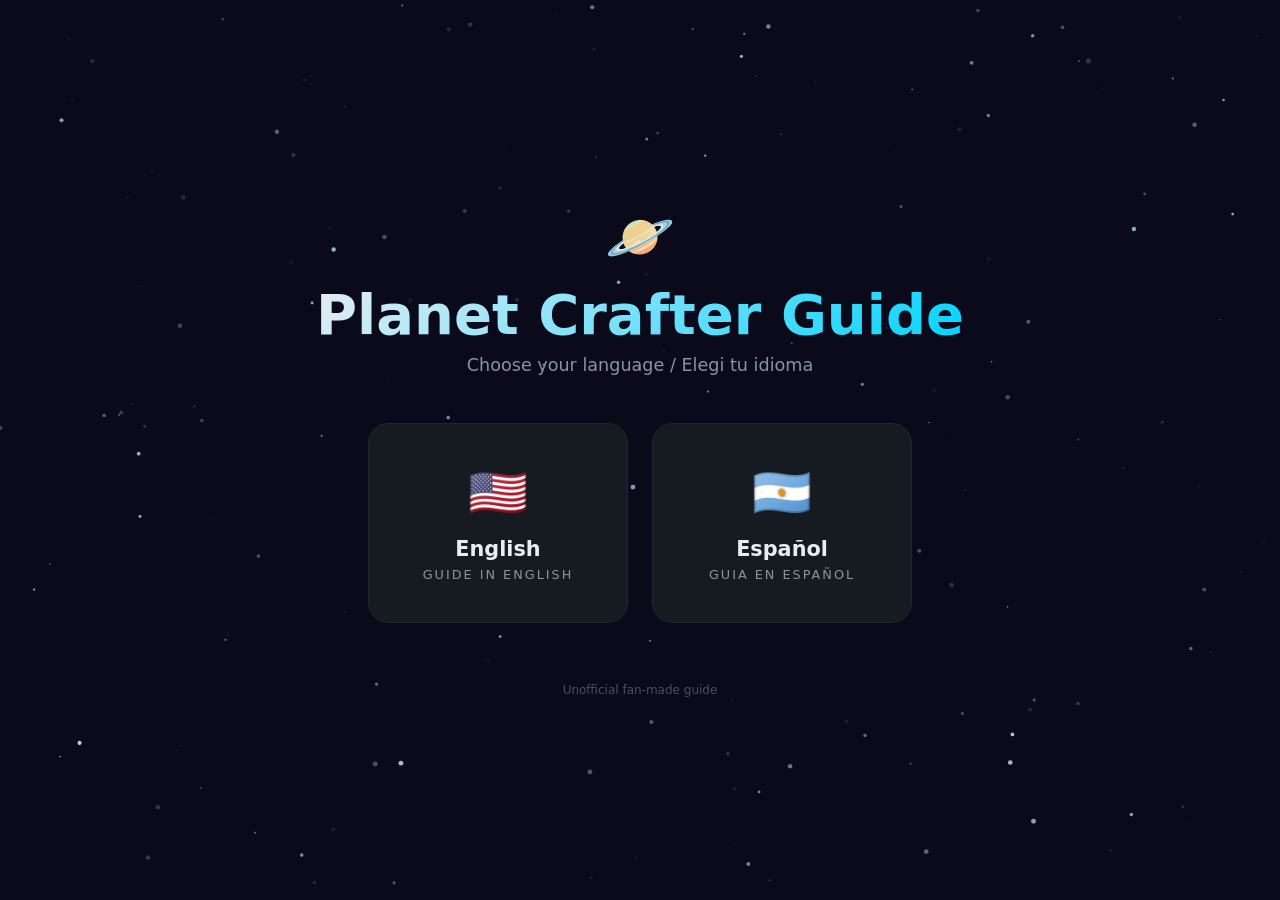
==== commit 9afb0531: "feat: agregar version en ingles y selector de idioma - Landing page (index.html) con selector de idi" ====
--- a/index.html
+++ b/index.html
@@ -1,876 +1,211 @@
 <!DOCTYPE html>
-<html lang="es">
+<html lang="en">
 <head>
     <meta charset="UTF-8">
     <meta name="viewport" content="width=device-width, initial-scale=1.0">
-    <title>Guia de Planet Crafter | Terraforma tu nuevo mundo</title>
-    <meta name="description" content="Guia completa en espanol para Planet Crafter. Aprende a terraformar un planeta hostil y convertirlo en un mundo habitable.">
-    <link rel="stylesheet" href="assets/style.css">
+    <title>Planet Crafter Guide | Select Language</title>
+    <meta name="description" content="Complete guide for Planet Crafter. Choose your language: English or Spanish.">
     <link rel="icon" href="data:image/svg+xml,<svg xmlns='http://www.w3.org/2000/svg' viewBox='0 0 100 100'><text y='.9em' font-size='90'>🪐</text></svg>">
+    <style>
+        * { margin: 0; padding: 0; box-sizing: border-box; }
+
+        :root {
+            --bg-primary: #0a0a1a;
+            --bg-card: #161b22;
+            --border-color: #21262d;
+            --text-primary: #e6edf3;
+            --text-secondary: #8b949e;
+            --accent-cyan: #00d4ff;
+            --accent-green: #00ff88;
+            --accent-purple: #a855f7;
+        }
+
+        body {
+            font-family: 'Segoe UI', system-ui, -apple-system, sans-serif;
+            background: var(--bg-primary);
+            color: var(--text-primary);
+            min-height: 100vh;
+            display: flex;
+            flex-direction: column;
+            align-items: center;
+            justify-content: center;
+            overflow: hidden;
+        }
+
+        canvas {
+            position: fixed;
+            top: 0; left: 0;
+            width: 100%; height: 100%;
+            z-index: 0;
+            pointer-events: none;
+        }
+
+        .lang-selector {
+            position: relative;
+            z-index: 1;
+            text-align: center;
+            animation: fadeInUp 1s ease;
+        }
+
+        .logo {
+            font-size: 3.5rem;
+            margin-bottom: 12px;
+        }
+
+        h1 {
+            font-size: clamp(2rem, 6vw, 3.5rem);
+            font-weight: 900;
+            margin-bottom: 8px;
+            background: linear-gradient(135deg, var(--text-primary), var(--accent-cyan));
+            -webkit-background-clip: text;
+            -webkit-text-fill-color: transparent;
+            background-clip: text;
+        }
+
+        .subtitle {
+            font-size: 1.1rem;
+            color: var(--text-secondary);
+            margin-bottom: 48px;
+        }
+
+        .cards {
+            display: flex;
+            gap: 24px;
+            justify-content: center;
+            flex-wrap: wrap;
+            padding: 0 24px;
+        }
+
+        .lang-card {
+            width: 260px;
+            padding: 40px 32px;
+            background: var(--bg-card);
+            border: 1px solid var(--border-color);
+            border-radius: 20px;
+            text-decoration: none;
+            color: var(--text-primary);
+            transition: all 0.3s ease;
+            cursor: pointer;
+        }
+
+        .lang-card:hover {
+            transform: translateY(-6px);
+        }
+
+        .lang-card.en:hover {
+            border-color: var(--accent-cyan);
+            box-shadow: 0 0 30px rgba(0, 212, 255, 0.2), 0 8px 32px rgba(0, 0, 0, 0.4);
+        }
+
+        .lang-card.es:hover {
+            border-color: var(--accent-green);
+            box-shadow: 0 0 30px rgba(0, 255, 136, 0.2), 0 8px 32px rgba(0, 0, 0, 0.4);
+        }
+
+        .lang-flag {
+            font-size: 3rem;
+            margin-bottom: 16px;
+        }
+
+        .lang-name {
+            font-size: 1.3rem;
+            font-weight: 700;
+            margin-bottom: 6px;
+        }
+
+        .lang-label {
+            font-size: 0.8rem;
+            color: var(--text-secondary);
+            text-transform: uppercase;
+            letter-spacing: 2px;
+        }
+
+        .footer-note {
+            position: relative;
+            z-index: 1;
+            margin-top: 60px;
+            font-size: 0.75rem;
+            color: var(--text-secondary);
+            opacity: 0.5;
+        }
+
+        @keyframes fadeInUp {
+            from { opacity: 0; transform: translateY(30px); }
+            to { opacity: 1; transform: translateY(0); }
+        }
+
+        @media (max-width: 600px) {
+            .lang-card { width: 220px; padding: 32px 24px; }
+            .cards { gap: 16px; }
+        }
+    </style>
 </head>
 <body>
-    <!-- Canvas de estrellas -->
     <canvas id="starfield"></canvas>
 
-    <!-- Navegacion -->
-    <nav id="navbar">
-        <div class="nav-container">
-            <a href="#inicio" class="nav-logo">🪐 Planet Crafter <span class="logo-sub">Guia</span></a>
-            <button class="nav-toggle" id="navToggle" aria-label="Menu">
-                <span></span><span></span><span></span>
-            </button>
-            <ul class="nav-links" id="navLinks">
-                <li><a href="#inicio">Inicio</a></li>
-                <li><a href="#primeros-pasos">Primeros Pasos</a></li>
-                <li><a href="#terraformacion">Terraformacion</a></li>
-                <li><a href="#etapas">Etapas</a></li>
-                <li><a href="#recursos">Recursos</a></li>
-                <li><a href="#maquinas">Maquinas</a></li>
-                <li><a href="#consejos">Consejos</a></li>
-                <li><a href="#secretos">Secretos</a></li>
-            </ul>
+    <div class="lang-selector">
+        <div class="logo">🪐</div>
+        <h1>Planet Crafter Guide</h1>
+        <p class="subtitle">Choose your language / Elegi tu idioma</p>
+
+        <div class="cards">
+            <a href="en.html" class="lang-card en" id="btnEn">
+                <div class="lang-flag">🇺🇸</div>
+                <div class="lang-name">English</div>
+                <div class="lang-label">Guide in English</div>
+            </a>
+            <a href="es.html" class="lang-card es" id="btnEs">
+                <div class="lang-flag">🇦🇷</div>
+                <div class="lang-name">Español</div>
+                <div class="lang-label">Guia en Español</div>
+            </a>
         </div>
-    </nav>
-
-    <!-- HERO -->
-    <header id="inicio" class="hero">
-        <div class="hero-content">
-            <p class="hero-tag">GUIA COMPLETA EN ESPANOL</p>
-            <h1 class="hero-title">
-                <span class="title-line">Guia de</span>
-                <span class="title-accent">Planet Crafter</span>
-            </h1>
-            <p class="hero-subtitle">Tu manual completo para terraformar un planeta hostil y convertirlo en un nuevo hogar para la humanidad.</p>
-            <div class="hero-stats">
-                <div class="stat">
-                    <span class="stat-value">9</span>
-                    <span class="stat-label">Etapas</span>
-                </div>
-                <div class="stat">
-                    <span class="stat-value">4</span>
-                    <span class="stat-label">Categorias</span>
-                </div>
-                <div class="stat">
-                    <span class="stat-value">25M</span>
-                    <span class="stat-label">Ti Meta</span>
-                </div>
-            </div>
-            <a href="#primeros-pasos" class="hero-cta">Comenzar la Guia</a>
-        </div>
-        <div class="scroll-indicator">
-            <span>Scroll</span>
-            <div class="scroll-arrow"></div>
-        </div>
-    </header>
-
-    <!-- INTRODUCCION -->
-    <section id="introduccion" class="section">
-        <div class="container">
-            <div class="section-header fade-in">
-                <span class="section-tag">SOBRE EL JUEGO</span>
-                <h2>Que es Planet Crafter?</h2>
-            </div>
-            <div class="intro-grid fade-in">
-                <div class="intro-card">
-                    <div class="intro-icon">🌍</div>
-                    <h3>Terraforma</h3>
-                    <p>Eres un convicto abandonado en un planeta estéril. Tu mision es transformar este mundo desolado en un planeta habitable para la humanidad. Aumenta el oxigeno, el calor, la presion y la biomasa hasta alcanzar un Índice de Terraformacion de 25 millones.</p>
-                </div>
-                <div class="intro-card">
-                    <div class="intro-icon">⛏️</div>
-                    <h3>Explora y Recoge</h3>
-                    <p>Recorre el mapa recolectando minerales esenciales como hierro, cobalto, titanio, uranio y los raros iridio y osmio. Encuentra cofres dorados con semillas, planos y recursos valiosos escondidos en cuevas y ruinas.</p>
-                </div>
-                <div class="intro-card">
-                    <div class="intro-icon">🔧</div>
-                    <h3>Construye</h3>
-                    <p>Fabrica maquinas de terraformacion, extractores de minerales, paneles solares, cohetes y mas. Cada maquina nueva desbloquea posibilidades de crafting y te acerca un paso mas a tu objetivo final.</p>
-                </div>
-                <div class="intro-card">
-                    <div class="intro-icon">🧬</div>
-                    <h3>Crea Vida</h3>
-                    <p>Desde las primeras algas hasta insectos, animales y aves, observa como tu planeta cobra vida gradualmente. Cada etapa de terraformacion trae nuevas formas de vida y transforma el paisaje ante tus ojos.</p>
-                </div>
-            </div>
-            <div class="ti-explanation fade-in">
-                <h3>El Indice de Terraformacion (Ti)</h3>
-                <p>El progreso de tu planeta se mide con el <strong>Indice de Terraformacion</strong>, que es la suma de cuatro categorias clave: Oxigeno, Calor, Presion y Biomasa. Cada categoria tiene sus propias maquinas y estrategias. No necesitas balancearlas perfectamente, pero avanzar en todas simultaneamente te desbloqueara tecnologias mas rapido y te acercara a la meta de <strong>25,000,000 Ti</strong>.</p>
-                <div class="ti-formula">
-                    <div class="formula-item o2">
-                        <span class="formula-icon">O₂</span>
-                        <span class="formula-label">Oxigeno</span>
-                    </div>
-                    <span class="formula-plus">+</span>
-                    <div class="formula-item heat">
-                        <span class="formula-icon">🔥</span>
-                        <span class="formula-label">Calor</span>
-                    </div>
-                    <span class="formula-plus">+</span>
-                    <div class="formula-item pressure">
-                        <span class="formula-icon">⬇️</span>
-                        <span class="formula-label">Presion</span>
-                    </div>
-                    <span class="formula-plus">+</span>
-                    <div class="formula-item biomass">
-                        <span class="formula-icon">🌿</span>
-                        <span class="formula-label">Biomasa</span>
-                    </div>
-                    <span class="formula-equals">=</span>
-                    <div class="formula-item ti">
-                        <span class="formula-icon">Ti</span>
-                        <span class="formula-label">Terraformacion</span>
-                    </div>
-                </div>
-            </div>
-        </div>
-    </section>
-
-    <!-- PRIMEROS PASOS -->
-    <section id="primeros-pasos" class="section section-alt">
-        <div class="container">
-            <div class="section-header fade-in">
-                <span class="section-tag">COMIENZO</span>
-                <h2>Primeros Pasos</h2>
-                <p>Todo lo que necesitas saber para sobrevivir los primeros dias y sentar las bases de tu imperio.</p>
-            </div>
-
-            <div class="timeline fade-in">
-                <div class="timeline-item">
-                    <div class="timeline-marker">1</div>
-                    <div class="timeline-content">
-                        <h3>Dia 1: Recoleccion Inicial</h3>
-                        <p>Lo primero es salir y recolectar recursos basicos. Busca <strong>hierro</strong> (las rocas grises mas comunes), <strong>carbon</strong> (rocas negras), <strong>silicio</strong> (cristales brillantes) y <strong>magnesio</strong>. Necesitaras al menos 10 hierro y 1 cobalto para construir tu primer refugio. Explora los alrededores de tu capsula y no te alejes demasiado. Marca con la antena las ubicaciones de minerales que encuentres.</p>
-                        <div class="tip-box">
-                            <span class="tip-icon">💡</span>
-                            <span>Recoge TODO lo que veas los primeros minutos. Cada mineral cuenta al principio.</span>
-                        </div>
-                    </div>
-                </div>
-                <div class="timeline-item">
-                    <div class="timeline-marker">2</div>
-                    <div class="timeline-content">
-                        <h3>Dia 1-2: Refugio y Energia</h3>
-                        <p>Construye tu <strong>Compartimiento Viviente</strong> (10 Hierro, 1 Cobalto). Esto te dara un lugar seguro para dormir y guardar objetos. Despues, inmediatamente construye <strong>Paneles Solares</strong> (3 Hierro, 1 Magnesio) para generar energia. Sin energia, ninguna maquina funciona. Coloca 2-3 paneles para empezar y luego agrega <strong>Almacenamiento de Energia</strong> para tener reserva.</p>
-                        <div class="tip-box">
-                            <span class="tip-icon">💡</span>
-                            <span>Los paneles solares NO funcionan de noche. Construye Turbinas Eolicas para energia las 24hs.</span>
-                        </div>
-                    </div>
-                </div>
-                <div class="timeline-item">
-                    <div class="timeline-marker">3</div>
-                    <div class="timeline-content">
-                        <h3>Dia 2-3: Agua y Oxigeno</h3>
-                        <p>Prioridad absoluta: <strong>Colector de Agua</strong> y <strong>Extractador de O2 T1</strong> (4 Hierro, 1 Silicio). Necesitas agua para beber y cocinar, y oxigeno para, bueno, vivir. Construye ambos lo antes posible. El agua tambien se usa en multiples recetas de crafting, asi que nunca tendras suficiente.</p>
-                        <div class="tip-box">
-                            <span class="tip-icon">💡</span>
-                            <span>El Colector de Agua produce agua pasivamente. Construye 2-3 para no preocuparte nunca.</span>
-                        </div>
-                    </div>
-                </div>
-                <div class="timeline-item">
-                    <div class="timeline-marker">4</div>
-                    <div class="timeline-content">
-                        <h3>Dia 3-5: Extraccion Automatizada</h3>
-                        <p>Construye un <strong>Extractador de Mineral T1</strong> y colocalo directamente sobre un <strong>deposito de mineral</strong> (los conspicuos monticulos brillantes en el suelo). Esto automatiza la recoleccion de minerales basicos. Mientras tanto, construye <strong>Calefactores T1</strong> y <strong>Extractores de O2 adicionales</strong> para empezar a subir tus indices de terraformacion.</p>
-                        <div class="tip-box">
-                            <span class="tip-icon">⚡</span>
-                            <span>Solo pon extractores SOBRE depositos. La eficiencia es MUCHO mayor y obtienes minerales raros.</span>
-                        </div>
-                    </div>
-                </div>
-                <div class="timeline-item">
-                    <div class="timeline-marker">5</div>
-                    <div class="timeline-content">
-                        <h3>Dia 5+: Expansion</h3>
-                        <p>Ya con lo basico cubierto, es hora de expandir. Construye una <strong>Trituradora T1</strong> para procesar minerales en componentes mas avanzados. Investiga la T2 de maquinas (necesitas ir subiendo el Ti). Empieza a fabricar <strong>Taladros</strong> para perforar los depositos y subir presion. Explora las <strong>cuevas</strong> cercanas buscando cofres dorados con semillas y planos. Tu objetivo ahora: llegar a Ti 7,000 para la primera etapa!</p>
-                        <div class="tip-box">
-                            <span class="tip-icon">💡</span>
-                            <span>Construye UNA maquina de cada categoria para asegurar progreso balanceado desde el inicio.</span>
-                        </div>
-                    </div>
-                </div>
-            </div>
-        </div>
-    </section>
-
-    <!-- TERRAFORMACION -->
-    <section id="terraformacion" class="section">
-        <div class="container">
-            <div class="section-header fade-in">
-                <span class="section-tag">MECANICA PRINCIPAL</span>
-                <h2>Indices de Terraformacion</h2>
-                <p>Cuatro pilares para transformar tu planeta. Cada uno tiene sus maquinas y estrategias unicas.</p>
-            </div>
-
-            <div class="terra-tabs fade-in">
-                <div class="tab-buttons">
-                    <button class="tab-btn active" data-tab="o2">O₂ Oxigeno</button>
-                    <button class="tab-btn" data-tab="heat">Calor</button>
-                    <button class="tab-btn" data-tab="pressure">Presion</button>
-                    <button class="tab-btn" data-tab="biomass">Biomasa</button>
-                </div>
-
-                <!-- OXIGENO -->
-                <div class="tab-content active" id="tab-o2">
-                    <div class="tab-header o2-header">
-                        <h3>Oxigeno (O₂)</h3>
-                        <p>Genera una atmosfera respirable. Los extractores de O2 son tu primera linea, pero las plantas y vegetubes seran tu motor principal.</p>
-                    </div>
-                    <div class="machine-table">
-                        <div class="machine-row">
-                            <div class="machine-tier">T1</div>
-                            <div class="machine-name">Extractador de O2</div>
-                            <div class="machine-cost">4 Hierro, 1 Silicio</div>
-                            <div class="machine-rate">+0.01/s</div>
-                        </div>
-                        <div class="machine-row">
-                            <div class="machine-tier">T2</div>
-                            <div class="machine-name">Vegetube</div>
-                            <div class="machine-cost">3 Hierro, 2 Cobalto, 1 Silicio, 1 Hielo</div>
-                            <div class="machine-rate">+0.02/s + Biomasa</div>
-                        </div>
-                        <div class="machine-row">
-                            <div class="machine-tier">T3</div>
-                            <div class="machine-name">Generador de O2</div>
-                            <div class="machine-cost">2 Aluminio, 2 Cobalto, 2 Super Aleacion</div>
-                            <div class="machine-rate">+0.06/s</div>
-                        </div>
-                        <div class="machine-row">
-                            <div class="machine-tier">T4</div>
-                            <div class="machine-name">Generador de O2 Iridio</div>
-                            <div class="machine-cost">3 Iridio, 2 Osmio</div>
-                            <div class="machine-rate">+0.25/s</div>
-                        </div>
-                    </div>
-                    <div class="tip-box strategy-tip">
-                        <span class="tip-icon">🎯</span>
-                        <span><strong>Estrategia:</strong> Los Vegetubes son la mejor inversion temprana. Producen O2 Y biomasa al mismo tiempo. Necesitas semillas (las encuentras en cofres dorados o meteoritos) para activarlos. Construye muchos!</span>
-                    </div>
-                </div>
-
-                <!-- CALOR -->
-                <div class="tab-content" id="tab-heat">
-                    <div class="tab-header heat-header">
-                        <h3>Calor</h3>
-                        <p>Calienta el planeta para que la vida pueda existir. Empieza con calefactores simples y avanza hasta reactores de fusion.</p>
-                    </div>
-                    <div class="machine-table">
-                        <div class="machine-row">
-                            <div class="machine-tier">T1</div>
-                            <div class="machine-name">Calefactor</div>
-                            <div class="machine-cost">3 Hierro, 1 Cobalto</div>
-                            <div class="machine-rate">+0.01/s</div>
-                        </div>
-                        <div class="machine-row">
-                            <div class="machine-tier">T2</div>
-                            <div class="machine-name">Generador de Combustion</div>
-                            <div class="machine-cost">2 Hierro, 2 Cobalto, 2 Azufre</div>
-                            <div class="machine-rate">+0.03/s</div>
-                        </div>
-                        <div class="machine-row">
-                            <div class="machine-tier">T3</div>
-                            <div class="machine-name">Planta Termica</div>
-                            <div class="machine-cost">3 Aluminio, 2 Cobalto, 1 Uranio</div>
-                            <div class="machine-rate">+0.08/s</div>
-                        </div>
-                        <div class="machine-row">
-                            <div class="machine-tier">T4</div>
-                            <div class="machine-name">Reactor de Fusion</div>
-                            <div class="machine-cost">3 Iridio, 2 Osmio</div>
-                            <div class="machine-rate">+0.25/s Calor + Presion</div>
-                        </div>
-                    </div>
-                    <div class="tip-box strategy-tip">
-                        <span class="tip-icon">🎯</span>
-                        <span><strong>Estrategia:</strong> El calor es facil de subir al inicio. Los calefactores T1 son baratos y efectivos. Avanza rapidamente a T2 con Generadores de Combustion para acelerar. El Reactor de Fusion T4 tambien genera presion, es brutal!</span>
-                    </div>
-                </div>
-
-                <!-- PRESION -->
-                <div class="tab-content" id="tab-pressure">
-                    <div class="tab-header pressure-header">
-                        <h3>Presion</h3>
-                        <p>Aumenta la presion atmosferica para retener gases y crear condiciones favorables. Los cohetes son tu mejor arma.</p>
-                    </div>
-                    <div class="machine-table">
-                        <div class="machine-row">
-                            <div class="machine-tier">T1</div>
-                            <div class="machine-name">Taladro T1</div>
-                            <div class="machine-cost">2 Hierro, 1 Cobalto</div>
-                            <div class="machine-rate">Presion por deposito</div>
-                        </div>
-                        <div class="machine-row">
-                            <div class="machine-tier">T2</div>
-                            <div class="machine-name">Cohete T1</div>
-                            <div class="machine-cost">3 Hierro, 2 Aluminio, 1 Uranio</div>
-                            <div class="machine-rate">Boost de presion (uno por cohete)</div>
-                        </div>
-                        <div class="machine-row">
-                            <div class="machine-tier">T3</div>
-                            <div class="machine-name">Cohete T2</div>
-                            <div class="machine-cost">3 Aluminio, 2 Super Aleacion, 2 Uranio</div>
-                            <div class="machine-rate">Mayor boost de presion</div>
-                        </div>
-                        <div class="machine-row">
-                            <div class="machine-tier">T4</div>
-                            <div class="machine-name">Reactor de Fusion</div>
-                            <div class="machine-cost">3 Iridio, 2 Osmio</div>
-                            <div class="machine-rate">+0.25/s Calor + Presion</div>
-                        </div>
-                    </div>
-                    <div class="tip-box strategy-tip">
-                        <span class="tip-icon">🎯</span>
-                        <span><strong>Estrategia:</strong> Lanza cohetes lo antes posible! Cada lanzamiento da un boost enorme de presion. Los cohetes T1 son baratos (3 Hierro, 2 Aluminio, 1 Uranio). Construye una Plataforma de Lanzamiento y envia cohetes constantemente. Los taladros en depositos tambien suman presion.</span>
-                    </div>
-                </div>
-
-                <!-- BIOMASA -->
-                <div class="tab-content" id="tab-biomass">
-                    <div class="tab-header biomass-header">
-                        <h3>Biomasa</h3>
-                        <p>Crea vida en tu planeta. Empieza con semillas y plantas, evoluciona hasta insectos, animales y aves.</p>
-                    </div>
-                    <div class="machine-table">
-                        <div class="machine-row">
-                            <div class="machine-tier">T1</div>
-                            <div class="machine-name">Bandeja de Cultivo</div>
-                            <div class="machine-cost">2 Hierro, 1 Cobalto</div>
-                            <div class="machine-rate">Plantar semillas</div>
-                        </div>
-                        <div class="machine-row">
-                            <div class="machine-tier">T2</div>
-                            <div class="machine-name">Manipulador de DNA</div>
-                            <div class="machine-cost">2 Aluminio, 2 Cobalto, 1 Uranio</div>
-                            <div class="machine-rate">Crear insectos</div>
-                        </div>
-                        <div class="machine-row">
-                            <div class="machine-tier">T3</div>
-                            <div class="machine-name">Generador de Algas</div>
-                            <div class="machine-cost">3 Aluminio, 1 Osmio</div>
-                            <div class="machine-rate">+Biomasa pasiva</div>
-                        </div>
-                        <div class="machine-row">
-                            <div class="machine-tier">T4</div>
-                            <div class="machine-name">Biorreactor</div>
-                            <div class="machine-cost">3 Iridio, 2 Osmio</div>
-                            <div class="machine-rate">+Biomasa masiva</div>
-                        </div>
-                    </div>
-                    <div class="tip-box strategy-tip">
-                        <span class="tip-icon">🎯</span>
-                        <span><strong>Estrategia:</strong> La biomasa es la categoria mas lenta al inicio. Necesitas encontrar semillas en cofres dorados o meteoritos. Una vez tengas semillas, los Vegetubes producen O2 y biomasa al mismo tiempo. Los Vegetubes son la clave! No te frustres si la biomasa avanza lento, despues de la etapa "Algas" se acelera mucho.</span>
-                    </div>
-                </div>
-            </div>
-        </div>
-    </section>
-
-    <!-- ETAPAS -->
-    <section id="etapas" class="section section-alt">
-        <div class="container">
-            <div class="section-header fade-in">
-                <span class="section-tag">PROGRESO</span>
-                <h2>Etapas de Terraformacion</h2>
-                <p>Las 9 etapas que transforman un desierto esteril en un planeta lleno de vida.</p>
-            </div>
-
-            <div class="stages-track fade-in">
-                <div class="stage-card stage-0">
-                    <div class="stage-number">0</div>
-                    <h4>Estéril</h4>
-                    <div class="stage-ti">Ti 0</div>
-                    <p>El planeta tal como lo encuentras. Sin atmosfera, sin agua, sin vida. Solo tu y tus herramientas.</p>
-                </div>
-                <div class="stage-card stage-1">
-                    <div class="stage-number">1</div>
-                    <h4>Cielo Azul</h4>
-                    <div class="stage-ti">Ti 7,000</div>
-                    <p>Las nubes empiezan a formarse y aparece la lluvia. El cielo cambia de color. Tu primera victoria real!</p>
-                </div>
-                <div class="stage-card stage-2">
-                    <div class="stage-number">2</div>
-                    <h4>Atmósfera Respirable</h4>
-                    <div class="stage-ti">Ti 50,000</div>
-                    <p>Se forman lagos y la vegetacion empieza a crecer. Ya puedes quitar el casco! (bueno, en el lore).</p>
-                </div>
-                <div class="stage-card stage-3">
-                    <div class="stage-number">3</div>
-                    <h4>Algas</h4>
-                    <div class="stage-ti">Ti 175,000</div>
-                    <p>Las algas verdes aparecen en el agua. El ecosistema acuatico comienza a formarse. Las cosas se ponen interesantes.</p>
-                </div>
-                <div class="stage-card stage-4">
-                    <div class="stage-number">4</div>
-                    <h4>Insectos</h4>
-                    <div class="stage-ti">Ti 500,000</div>
-                    <p>Los insectos aparecen y las flores brotan. El planeta empieza a tener vida visible. Construye el Manipulador de DNA!</p>
-                </div>
-                <div class="stage-card stage-5">
-                    <div class="stage-number">5</div>
-                    <h4>Hierba</h4>
-                    <div class="stage-ti">Ti 850,000</div>
-                    <p>La hierba cubre el suelo del planeta. El cambio visual es dramatico y hermoso. Ya casi es un jardín.</p>
-                </div>
-                <div class="stage-card stage-6">
-                    <div class="stage-number">6</div>
-                    <h4>Arboles</h4>
-                    <div class="stage-ti">Ti 1,500,000</div>
-                    <p>Los arboles crecen naturalmente por todo el planeta. El paisaje se transforma completamente. Momento wow!</p>
-                </div>
-                <div class="stage-card stage-7">
-                    <div class="stage-number">7</div>
-                    <h4>Animales</h4>
-                    <div class="stage-ti">Ti 3,500,000</div>
-                    <p>Los animales empiezan a deambular por tu mundo. Ecosistemas completos. Estoy cerca del final!</p>
-                </div>
-                <div class="stage-card stage-8">
-                    <div class="stage-number">8</div>
-                    <h4>Aves</h4>
-                    <div class="stage-ti">Ti 10,000,000</div>
-                    <p>Las aves vuelan en el cielo. El planeta esta casi completo. Solo queda el ultimo empujon!</p>
-                </div>
-                <div class="stage-card stage-final">
-                    <div class="stage-number">9</div>
-                    <h4>Terraformación Completa</h4>
-                    <div class="stage-ti">Ti 25,000,000</div>
-                    <p>Lo lograste! El planeta esta completamente terraformado y listo para la humanidad. Felicidades, convicto!</p>
-                </div>
-            </div>
-        </div>
-    </section>
-
-    <!-- RECURSOS -->
-    <section id="recursos" class="section">
-        <div class="container">
-            <div class="section-header fade-in">
-                <span class="section-tag">MATERIALES</span>
-                <h2>Recursos y Minerales</h2>
-                <p>Todos los minerales que necesitas recolectar y para que se usan.</p>
-            </div>
-
-            <div class="resources-filter fade-in">
-                <button class="filter-btn active" data-filter="all">Todos</button>
-                <button class="filter-btn" data-filter="common">Comunes</button>
-                <button class="filter-btn" data-filter="uncommon">Poco Comunes</button>
-                <button class="filter-btn" data-filter="rare">Raros</button>
-                <button class="filter-btn" data-filter="crafted">Fabricados</button>
-            </div>
-
-            <div class="resources-grid fade-in">
-                <div class="resource-card common" data-rarity="common">
-                    <div class="resource-icon">🪨</div>
-                    <h4>Hierro</h4>
-                    <span class="rarity-badge common-badge">Comun</span>
-                    <p>El mineral mas basico. Se encuentra en todas partes. Usado en casi todas las recetas de principio a fin.</p>
-                    <div class="resource-locations">Ubicacion: Superficie, depositos</div>
-                </div>
-                <div class="resource-card common" data-rarity="common">
-                    <div class="resource-icon">⬛</div>
-                    <h4>Carbon</h4>
-                    <span class="rarity-badge common-badge">Comun</span>
-                    <p>Rocas negras brillantes. Esencial para crafting basico y componente del agua. Facil de encontrar al inicio.</p>
-                    <div class="resource-locations">Ubicacion: Superficie</div>
-                </div>
-                <div class="resource-card common" data-rarity="common">
-                    <div class="resource-icon">💎</div>
-                    <h4>Silicio</h4>
-                    <span class="rarity-badge common-badge">Comun</span>
-                    <p>Cristales translucidos. Usado en electronica y maquinas basicas. Base del Extractador de O2.</p>
-                    <div class="resource-locations">Ubicacion: Superficie, depositos</div>
-                </div>
-                <div class="resource-card uncommon" data-rarity="uncommon">
-                    <div class="resource-icon">🔵</div>
-                    <h4>Cobalto</h4>
-                    <span class="rarity-badge uncommon-badge">Poco Comun</span>
-                    <p>Mineral azul metalico. Necesario para casi toda maquina T1 y T2. Prioridad de recoleccion temprana.</p>
-                    <div class="resource-locations">Ubicacion: Depositos de mineral</div>
-                </div>
-                <div class="resource-card uncommon" data-rarity="uncommon">
-                    <div class="resource-icon">⚪</div>
-                    <h4>Titanio</h4>
-                    <span class="rarity-badge uncommon-badge">Poco Comun</span>
-                    <p>Mineral plateado muy resistente. Usado en maquinas avanzadas, refuerzos estructurales y equipamiento.</p>
-                    <div class="resource-locations">Ubicacion: Depositos de mineral</div>
-                </div>
-                <div class="resource-card uncommon" data-rarity="uncommon">
-                    <div class="resource-icon">🟡</div>
-                    <h4>Magnesio</h4>
-                    <span class="rarity-badge uncommon-badge">Poco Comun</span>
-                    <p>Mineral amarillento. Clave para Paneles Solares y Taladros. Tu gateway a la energia y la presion.</p>
-                    <div class="resource-locations">Ubicacion: Depositos de mineral</div>
-                </div>
-                <div class="resource-card uncommon" data-rarity="uncommon">
-                    <div class="resource-icon">🟠</div>
-                    <h4>Azufre</h4>
-                    <span class="rarity-badge uncommon-badge">Poco Comun</span>
-                    <p>Cristales amarillos. Principal combustible para los Generadores de Combustion T2 de calor.</p>
-                    <div class="resource-locations">Ubicacion: Depositos de mineral</div>
-                </div>
-                <div class="resource-card uncommon" data-rarity="uncommon">
-                    <div class="resource-icon">🧊</div>
-                    <h4>Hielo</h4>
-                    <span class="rarity-badge uncommon-badge">Poco Comun</span>
-                    <p>Bloques de hielo. Se usa para Vegetubes, agua y O2. Busca en las Puntas de Hielo y cuevas.</p>
-                    <div class="resource-locations">Ubicacion: Puntas de Hielo, cuevas</div>
-                </div>
-                <div class="resource-card uncommon" data-rarity="uncommon">
-                    <div class="resource-icon">🔷</div>
-                    <h4>Aluminio</h4>
-                    <span class="rarity-badge uncommon-badge">Poco Comun</span>
-                    <p>Mineral metalico claro. Puerta de entrada a las maquinas T3. Se obtiene de extractores T2+ o crushing.</p>
-                    <div class="resource-locations">Ubicacion: Depositos, Trituradora</div>
-                </div>
-                <div class="resource-card rare" data-rarity="rare">
-                    <div class="resource-icon">☢️</div>
-                    <h4>Uranio</h4>
-                    <span class="rarity-badge rare-badge">Raro</span>
-                    <p>Mineral verde brillante. Usado en Plantas Termicas, Manipuladores de DNA y Cohetes. Vale oro!</p>
-                    <div class="resource-locations">Ubicacion: Depositos, cuevas profundas</div>
-                </div>
-                <div class="resource-card rare" data-rarity="rare">
-                    <div class="resource-icon">💜</div>
-                    <h4>Iridio</h4>
-                    <span class="rarity-badge rare-badge">Raro</span>
-                    <p>Mineral violeta brillante. El recurso mas importante para T4. Busca en cuevas y meteoritos. Maximiza su produccion!</p>
-                    <div class="resource-locations">Ubicacion: Cuevas, meteoritos, Extractor T3/T4</div>
-                </div>
-                <div class="resource-card rare" data-rarity="rare">
-                    <div class="resource-icon">🌈</div>
-                    <h4>Osmio</h4>
-                    <span class="rarity-badge rare-badge">Muy Raro</span>
-                    <p>El mineral mas raro del juego. Solo en cuevas profundas, meteoritos y Extractor T4. Necesario para T4 de todo.</p>
-                    <div class="resource-locations">Ubicacion: Cuevas profundas, meteoritos, Extractor T4</div>
-                </div>
-                <div class="resource-card crafted" data-rarity="crafted">
-                    <div class="resource-icon">⚙️</div>
-                    <h4>Super Aleacion</h4>
-                    <span class="rarity-badge crafted-badge">Fabricado</span>
-                    <p>Se fabrica en la Trituradora T2. Componente clave para maquinas T3. Necesitas cobalto, titanio y mas.</p>
-                    <div class="resource-locations">Ubicacion: Trituradora T2</div>
-                </div>
-            </div>
-        </div>
-    </section>
-
-    <!-- MAQUINAS -->
-    <section id="maquinas" class="section section-alt">
-        <div class="container">
-            <div class="section-header fade-in">
-                <span class="section-tag">CONSTRUCCION</span>
-                <h2>Maquinas Clave</h2>
-                <p>Todas las maquinas que necesitas construir organizadas por categoria.</p>
-            </div>
-
-            <div class="machines-accordion fade-in">
-                <!-- Extraccion -->
-                <div class="accordion-item">
-                    <button class="accordion-header">
-                        <span class="accordion-icon">⛏️</span>
-                        <span class="accordion-title">Extraccion</span>
-                        <span class="accordion-arrow"></span>
-                    </button>
-                    <div class="accordion-body">
-                        <div class="machine-detail">
-                            <div class="machine-tier-badge t1">T1</div>
-                            <div class="machine-info">
-                                <h4>Extractador de Mineral T1</h4>
-                                <p>Extrae minerales basicos automaticamente. Colocalo sobre un deposito para maxima eficiencia y chance de minerales raros.</p>
-                                <div class="machine-cost-tag">4 Hierro, 2 Cobalto, 1 Silicio</div>
-                            </div>
-                        </div>
-                        <div class="machine-detail">
-                            <div class="machine-tier-badge t2">T2</div>
-                            <div class="machine-info">
-                                <h4>Extractador de Mineral T2</h4>
-                                <p>Version mejorada que extrae minerales mas rapido y puede obtener aluminio y uranio de depositos.</p>
-                                <div class="machine-cost-tag">5 Hierro, 2 Cobalto, 2 Aluminio, 1 Titanio</div>
-                            </div>
-                        </div>
-                        <div class="machine-detail">
-                            <div class="machine-tier-badge t3">T3</div>
-                            <div class="machine-info">
-                                <h4>Extractador de Mineral T3</h4>
-                                <p>Puede extraer iridio de depositos especiales. Coloca estos en depositos de iridio para produccion constante.</p>
-                                <div class="machine-cost-tag">5 Aluminio, 3 Titanio, 2 Super Aleacion</div>
-                            </div>
-                        </div>
-                        <div class="machine-detail">
-                            <div class="machine-tier-badge t4">T4</div>
-                            <div class="machine-info">
-                                <h4>Extractador de Mineral T4</h4>
-                                <p>La version definitiva. Puede extraer osmio, el mineral mas raro. Esencial para la etapa final del juego.</p>
-                                <div class="machine-cost-tag">4 Iridio, 2 Osmio, 2 Super Aleacion</div>
-                            </div>
-                        </div>
-                        <div class="machine-detail">
-                            <div class="machine-tier-badge t1">T1</div>
-                            <div class="machine-info">
-                                <h4>Colector de Agua</h4>
-                                <p>Genera agua pasivamente del aire. Esencial para supervivencia y crafting. Construye varios!</p>
-                                <div class="machine-cost-tag">3 Hierro, 1 Silicio</div>
-                            </div>
-                        </div>
-                        <div class="machine-detail">
-                            <div class="machine-tier-badge t1">T1</div>
-                            <div class="machine-info">
-                                <h4>Taladro T1-T4</h4>
-                                <p>Perfora depositos de mineral para obtener recursos y subir presion. Cada tier perfora mas rapido y da mas presion.</p>
-                                <div class="machine-cost-tag">2 Hierro, 1 Cobalto (T1)</div>
-                            </div>
-                        </div>
-                    </div>
-                </div>
-
-                <!-- Energia -->
-                <div class="accordion-item">
-                    <button class="accordion-header">
-                        <span class="accordion-icon">⚡</span>
-                        <span class="accordion-title">Energia</span>
-                        <span class="accordion-arrow"></span>
-                    </button>
-                    <div class="accordion-body">
-                        <div class="machine-detail">
-                            <div class="machine-tier-badge t1">T1</div>
-                            <div class="machine-info">
-                                <h4>Panel Solar</h4>
-                                <p>Genera energia durante el dia. Economico pero no funciona de noche. Buena opcion inicial.</p>
-                                <div class="machine-cost-tag">3 Hierro, 1 Magnesio</div>
-                            </div>
-                        </div>
-                        <div class="machine-detail">
-                            <div class="machine-tier-badge t1">T1</div>
-                            <div class="machine-info">
-                                <h4>Turbina Eolica</h4>
-                                <p>Genera energia las 24 horas, aunque menos que el panel solar de dia. Ideal para mantener energia nocturna.</p>
-                                <div class="machine-cost-tag">4 Hierro, 2 Cobalto, 1 Magnesio</div>
-                            </div>
-                        </div>
-                        <div class="machine-detail">
-                            <div class="machine-tier-badge t1">T1</div>
-                            <div class="machine-info">
-                                <h4>Almacen de Energia</h4>
-                                <p>CRITICAL: Almacena energia para cuando la produccion baje. Sin estos, tus maquinas se detienen de noche. Construye muchos!</p>
-                                <div class="machine-cost-tag">5 Hierro, 2 Cobalto, 1 Titanio</div>
-                            </div>
-                        </div>
-                        <div class="machine-detail">
-                            <div class="machine-tier-badge t2">T2</div>
-                            <div class="machine-info">
-                                <h4>Quemador de Biomasa</h4>
-                                <p>Genera energia a partir de biomasa. Excelente para etapas avanzadas cuando tienes demasiada biomasa.</p>
-                                <div class="machine-cost-tag">3 Hierro, 2 Cobalto, 1 Aluminio</div>
-                            </div>
-                        </div>
-                    </div>
-                </div>
-
-                <!-- Crafteo -->
-                <div class="accordion-item">
-                    <button class="accordion-header">
-                        <span class="accordion-icon">🔨</span>
-                        <span class="accordion-title">Crafteo</span>
-                        <span class="accordion-arrow"></span>
-                    </button>
-                    <div class="accordion-body">
-                        <div class="machine-detail">
-                            <div class="machine-tier-badge t1">T1</div>
-                            <div class="machine-info">
-                                <h4>Trituradora de Mineral T1</h4>
-                                <p>Convierte minerales basicos en componentes. Hierro + Carbon = componentes esenciales. Tu primer paso al crafting avanzado.</p>
-                                <div class="machine-cost-tag">5 Hierro, 2 Cobalto, 1 Silicio</div>
-                            </div>
-                        </div>
-                        <div class="machine-detail">
-                            <div class="machine-tier-badge t2">T2</div>
-                            <div class="machine-info">
-                                <h4>Trituradora de Mineral T2</h4>
-                                <p>Desbloquea recetas avanzadas incluyendo Super Aleacion. Puerta a las maquinas T3. Prioridad alta!</p>
-                                <div class="machine-cost-tag">5 Aluminio, 2 Titanio, 1 Super Aleacion</div>
-                            </div>
-                        </div>
-                        <div class="machine-detail">
-                            <div class="machine-tier-badge t1">T1</div>
-                            <div class="machine-info">
-                                <h4>Fabrica de Microchips</h4>
-                                <p>Crea microchips necesarios para maquinas avanzadas y equipamiento. Necesita silicio y cobalto.</p>
-                                <div class="machine-cost-tag">4 Hierro, 2 Cobalto, 2 Silicio</div>
-                            </div>
-                        </div>
-                        <div class="machine-detail">
-                            <div class="machine-tier-badge t1">T1</div>
-                            <div class="machine-info">
-                                <h4>Cultivador de Comida</h4>
-                                <p>Produce comida para sobrevivir. Necesitas alimentarte regularmente. Coloca cerca del agua!</p>
-                                <div class="machine-cost-tag">3 Hierro, 1 Cobalto, 1 Silicio</div>
-                            </div>
-                        </div>
-                    </div>
-                </div>
-
-                <!-- Transporte -->
-                <div class="accordion-item">
-                    <button class="accordion-header">
-                        <span class="accordion-icon">🚀</span>
-                        <span class="accordion-title">Transporte y Cohetes</span>
-                        <span class="accordion-arrow"></span>
-                    </button>
-                    <div class="accordion-body">
-                        <div class="machine-detail">
-                            <div class="machine-tier-badge t1">T1</div>
-                            <div class="machine-info">
-                                <h4>Plataforma de Lanzamiento</h4>
-                                <p>Necesaria para lanzar cohetes. Cada cohete lanzado da un boost masivo de presion. Construye multiples plataformas para lanzar mas rapido!</p>
-                                <div class="machine-cost-tag">8 Hierro, 4 Cobalto, 2 Titanio</div>
-                            </div>
-                        </div>
-                        <div class="machine-detail">
-                            <div class="machine-tier-badge t1">T1</div>
-                            <div class="machine-info">
-                                <h4>Cohete T1</h4>
-                                <p>Cohete basico que da un boost considerable de presion al lanzarlo. Barato y efectivo, lanzalos constantemente.</p>
-                                <div class="machine-cost-tag">3 Hierro, 2 Aluminio, 1 Uranio</div>
-                            </div>
-                        </div>
-                        <div class="machine-detail">
-                            <div class="machine-tier-badge t2">T2</div>
-                            <div class="machine-info">
-                                <h4>Cohete T2</h4>
-                                <p>Version mejorada con mayor boost de presion. Ideal cuando necesitas empujar presion rapidamente.</p>
-                                <div class="machine-cost-tag">3 Aluminio, 2 Super Aleacion, 2 Uranio</div>
-                            </div>
-                        </div>
-                        <div class="machine-detail">
-                            <div class="machine-tier-badge t1">T1</div>
-                            <div class="machine-info">
-                                <h4>Teletransportador</h4>
-                                <p>Permite viajar instantaneamente entre dos puntos. Necesitas dos para crear un enlace. Muy util para mapas grandes.</p>
-                                <div class="machine-cost-tag">5 Hierro, 3 Cobalto, 2 Titanio</div>
-                            </div>
-                        </div>
-                    </div>
-                </div>
-            </div>
-        </div>
-    </section>
-
-    <!-- CONSEJOS -->
-    <section id="consejos" class="section">
-        <div class="container">
-            <div class="section-header fade-in">
-                <span class="section-tag">PRO TIPS</span>
-                <h2>Consejos Avanzados</h2>
-                <p>Todo lo que te gustaria saber antes de empezar (y algunos trucos que cambian el juego).</p>
-            </div>
-
-            <div class="tips-grid fade-in">
-                <div class="tip-card">
-                    <div class="tip-number">01</div>
-                    <h4>Balance, pero no demasiado</h4>
-                    <p>No necesitas tener O2, Calor y Presion perfectamente equilibrados. Sin embargo, avanzar en las tres te desbloquea tecnologias mas rapido. Construye al menos una maquina de cada categoria desde el inicio para asegurarte de que todo avanza.</p>
-                </div>
-                <div class="tip-card">
-                    <div class="tip-number">02</div>
-                    <h4>Depositos de Mineral = Oro</h4>
-                    <p>NUNCA pongas un Extractador T3 o T4 fuera de un deposito. Los depositos de iridio y osmio son la unica forma pasiva de obtener estos recursos raros. Encuentra depositos con extractores T1 y luego sube el tier en el mismo lugar.</p>
-                </div>
-                <div class="tip-card">
-                    <div class="tip-number">03</div>
-                    <h4>Cohetes = Presion Rapida</h4>
-                    <p>No subestimes el poder de los cohetes. Un cohete T1 da un boost de presion enorme por solo 3 Hierro, 2 Aluminio y 1 Uranio. Construye 3-4 plataformas de lanzamiento y lanza cohetes constantemente. Es la forma mas rapida de subir presion.</p>
-                </div>
-                <div class="tip-card">
-                    <div class="tip-number">04</div>
-                    <h4>Almacen de Energia es CRITICAL</h4>
-                    <p>Los Almacenes de Energia son obligatorios. Sin ellos, tus maquinas se detienen cuando los paneles solares dejan de funcionar de noche o si tu consumo supera tu produccion. Construye al menos 4-5 lo antes posible y sigue agregando.</p>
-                </div>
-                <div class="tip-card">
-                    <div class="tip-number">05</div>
-                    <h4>Meteoritos = Recursos Gratis</h4>
-                    <p>Las tormentas de meteoritos no son solo peligrosas, son oportunidades! Cada meteorito que cae deja minerales raros incluyendo iridio. Ten cuidado pero recoge los restos. Mas adelante, construye Desviadores de Meteoritos para proteger tu base.</p>
-                </div>
-                <div class="tip-card">
-                    <div class="tip-number">06</div>
-                    <h4>Explora Cuevas Siempre</h4>
-                    <p>Las cuevas esconden cofres dorados, iridio, osmio y uranio. Lleva antenas para marcar tu ruta. Hay biomas enteros bajo tierra. Nunca sabes que vas a encontrar. Explora cuevas cada vez que puedas!</p>
-                </div>
-                <div class="tip-card">
-                    <div class="tip-number">07</div>
-                    <h4>Construye en Vertical</h4>
-                    <p>No pongas todo en el piso. Usa plataformas y pilares para construir en altura. Esto te permite tener mas maquinas en menos espacio y mantener tu base organizada. Las bases en "espagueti" son un dolor para manejar.</p>
-                </div>
-                <div class="tip-card">
-                    <div class="tip-number">08</div>
-                    <h4>NUNCA uses "Suministrar Todo"</h4>
-                    <p>El boton de "Suministrar Todo" en la fabrica de microchips puede consumir TODOS tus minerales raros en un instante. Suministra manualmente y revisa los costos antes de fabricar en masa. Muchos jugadores se han arruinado por esto.</p>
-                </div>
-            </div>
-        </div>
-    </section>
-
-    <!-- SECRETOS -->
-    <section id="secretos" class="section section-alt">
-        <div class="container">
-            <div class="section-header fade-in">
-                <span class="section-tag">EXPLORACION</span>
-                <h2>Cofres Dorados y Secretos</h2>
-                <p>Tesoro escondido por todo el planeta. Estos cofres contienen items que pueden cambiar tu partida.</p>
-            </div>
-
-            <div class="secrets-content fade-in">
-                <div class="secret-card">
-                    <div class="secret-icon">📦</div>
-                    <h4>Cofres Dorados</h4>
-                    <p>Hay mas de 20 cofres dorados escondidos por todo el mapa. Cada uno contiene items unicos que pueden incluir: <strong>semillas raras</strong> (esenciales para la biomasa), <strong>planos de maquinas avanzadas</strong>, y <strong>recursos raros</strong> como iridio. Encuentralos en cuevas, cerca de naufragios, en la cima de montanas y en lugares inesperados.</p>
-                </div>
-                <div class="secret-card">
-                    <div class="secret-icon">🗺️</div>
-                    <h4>Coordenadas Clave</h4>
-                    <p>Algunos lugares importantes del mapa que vale la pena explorar:</p>
-                    <ul class="coord-list">
-                        <li><strong>Puntas de Hielo:</strong> Zona con hielo abundante. Coord aprox: -1045, 165, -270</li>
-                        <li><strong>Bioma de Lava:</strong> Zona peligrosa con minerales raros</li>
-                        <li><strong>Los Arcos:</strong> Formaciones rocosas espectaculares. Coord aprox: 10, 147, 1930</li>
-                        <li><strong>Cuevas de Iridio:</strong> Las mejores fuentes de iridio y osmio</li>
-                        <li><strong>Selenea (Luna):</strong> Ubicacion especial desbloqueable en etapas avanzadas</li>
-                    </ul>
-                </div>
-                <div class="secret-card">
-                    <div class="secret-icon">☄️</div>
-                    <h4>Meteoritos</h4>
-                    <p>Cada tormenta de meteoritos deja crateres con minerales valiosos. Visita los crateres despues de cada tormenta para recolectar iridio y otros raros. A medida que avanza el juego, las tormentas traen meteoritos mas valiosos. No desperdicies esta fuente de recursos gratuita!</p>
-                </div>
-                <div class="secret-card">
-                    <div class="secret-icon">🏗️</div>
-                    <h4>Naufragios</h4>
-                    <p>Encuentra restos de naves anteriores con cofres dorados y recursos. Son como mini-dungeon que explorar. Cada naufragio tiene su propio entorno y desafios. Usa las antenas para marcarlos y volver mas tarde si no tienes equipo.</p>
-                </div>
-            </div>
-        </div>
-    </section>
-
-    <!-- FOOTER -->
-    <footer class="footer">
-        <div class="container">
-            <div class="footer-content">
-                <div class="footer-logo">
-                    <span>🪐</span>
-                    <span>Guia de Planet Crafter</span>
-                </div>
-                <p class="footer-text">Guia no oficial creada con amor por fans, para fans.</p>
-                <p class="footer-text">Planet Crafter es un juego desarrollado por <a href="https://store.steampowered.com/app/1284190/The_Planet_Crafter/" target="_blank" rel="noopener">Miju Games</a>.</p>
-                <p class="footer-credits">Ultima actualizacion: Abril 2026</p>
-            </div>
-        </div>
-    </footer>
-
-    <!-- Boton volver arriba -->
-    <button id="backToTop" class="back-to-top" aria-label="Volver arriba">
-        <svg width="24" height="24" viewBox="0 0 24 24" fill="none" stroke="currentColor" stroke-width="2" stroke-linecap="round" stroke-linejoin="round">
-            <polyline points="18 15 12 9 6 15"></polyline>
-        </svg>
-    </button>
-
-    <script src="assets/script.js"></script>
+    </div>
+
+    <p class="footer-note">Unofficial fan-made guide</p>
+
+    <script>
+        // Starfield
+        const canvas = document.getElementById('starfield');
+        const ctx = canvas.getContext('2d');
+        let stars = [];
+
+        function resize() { canvas.width = innerWidth; canvas.height = innerHeight; }
+        resize();
+        window.addEventListener('resize', resize);
+
+        for (let i = 0; i < 200; i++) {
+            stars.push({
+                x: Math.random() * canvas.width,
+                y: Math.random() * canvas.height,
+                s: Math.random() * 2 + 0.5,
+                sp: Math.random() * 0.3 + 0.05,
+                o: Math.random() * 0.8 + 0.2,
+                tp: Math.random() * Math.PI * 2,
+                ts: Math.random() * 0.02 + 0.005
+            });
+        }
+
+        function draw() {
+            ctx.clearRect(0, 0, canvas.width, canvas.height);
+            stars.forEach(s => {
+                s.tp += s.ts;
+                const op = s.o * (0.5 + 0.5 * Math.sin(s.tp));
+                ctx.beginPath();
+                ctx.arc(s.x, s.y, s.s, 0, Math.PI * 2);
+                ctx.fillStyle = `rgba(200,220,255,${op})`;
+                ctx.fill();
+                s.y += s.sp;
+                if (s.y > canvas.height) { s.y = 0; s.x = Math.random() * canvas.width; }
+            });
+            requestAnimationFrame(draw);
+        }
+        draw();
+
+        // Auto-redirect if user has a preference
+        const lang = localStorage.getItem('pc-lang');
+        if (lang === 'en') window.location.href = 'en.html';
+        if (lang === 'es') window.location.href = 'es.html';
+    </script>
 </body>
 </html>
